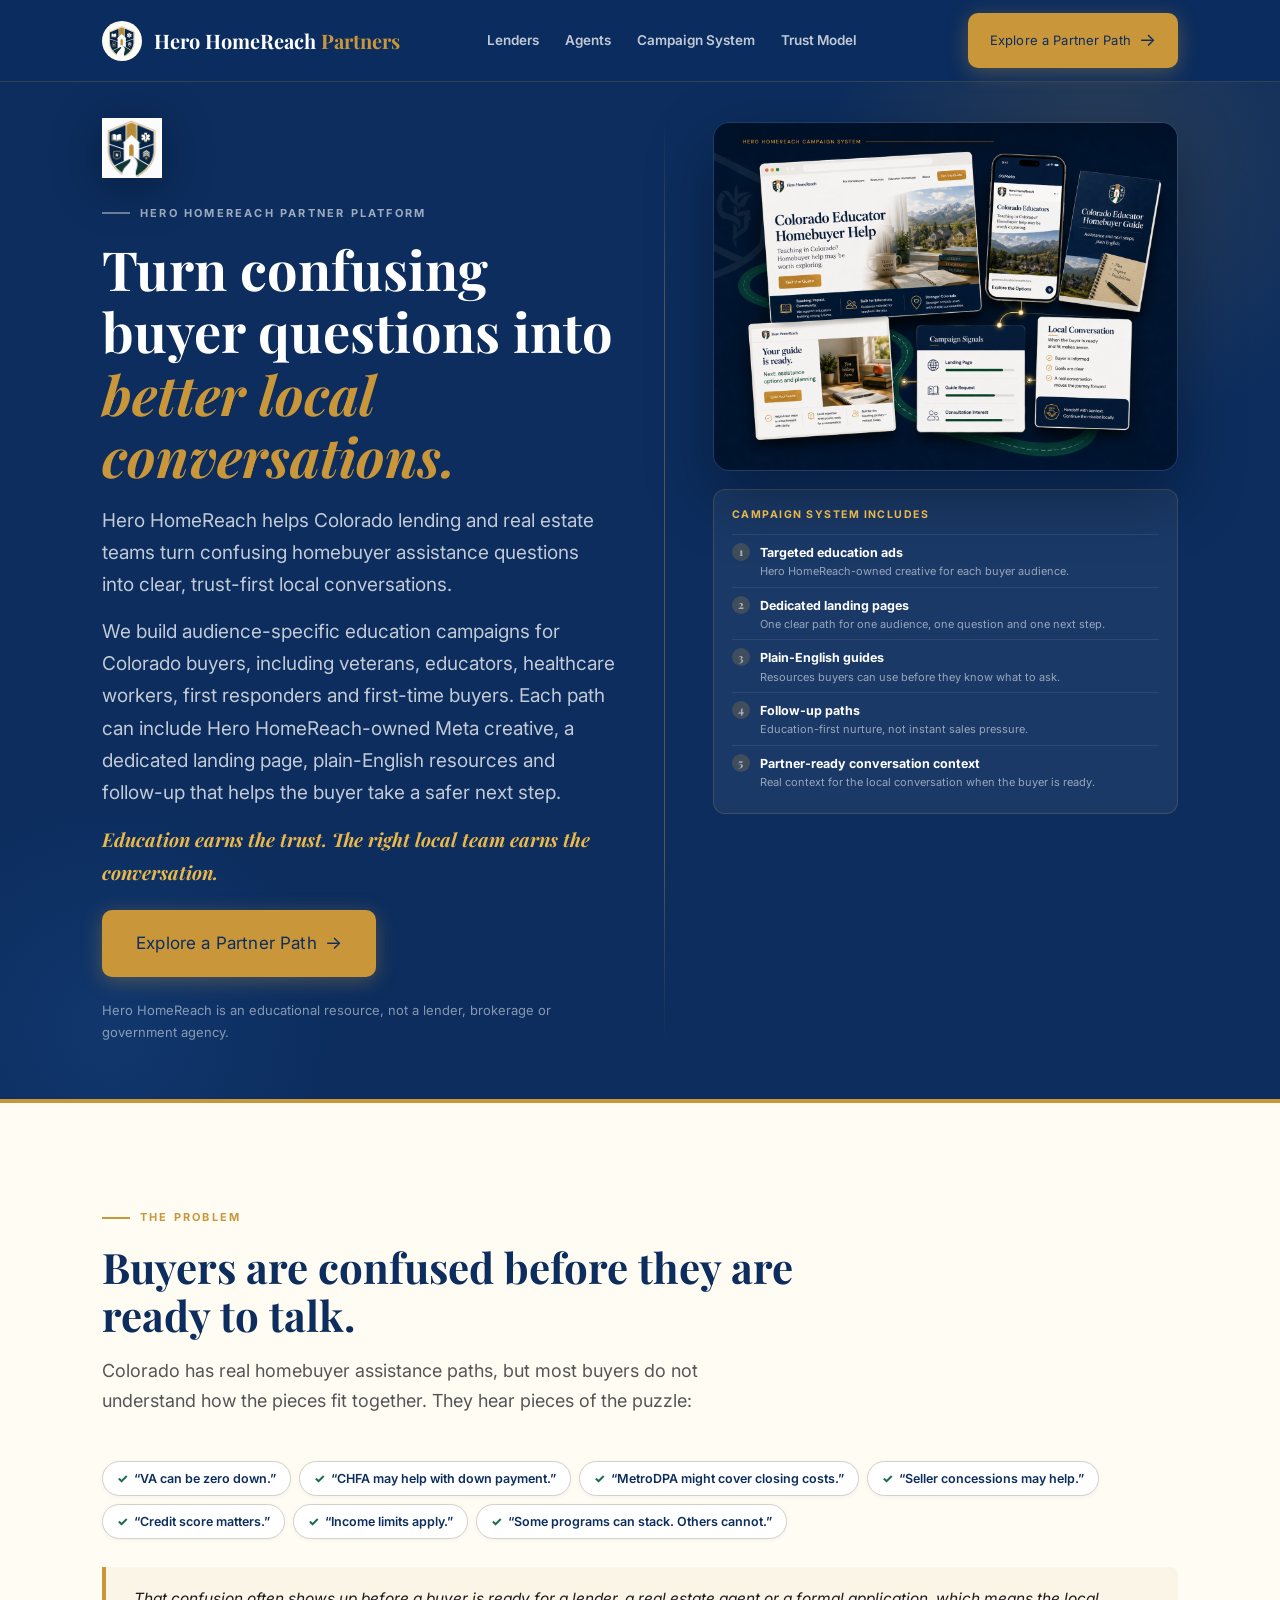
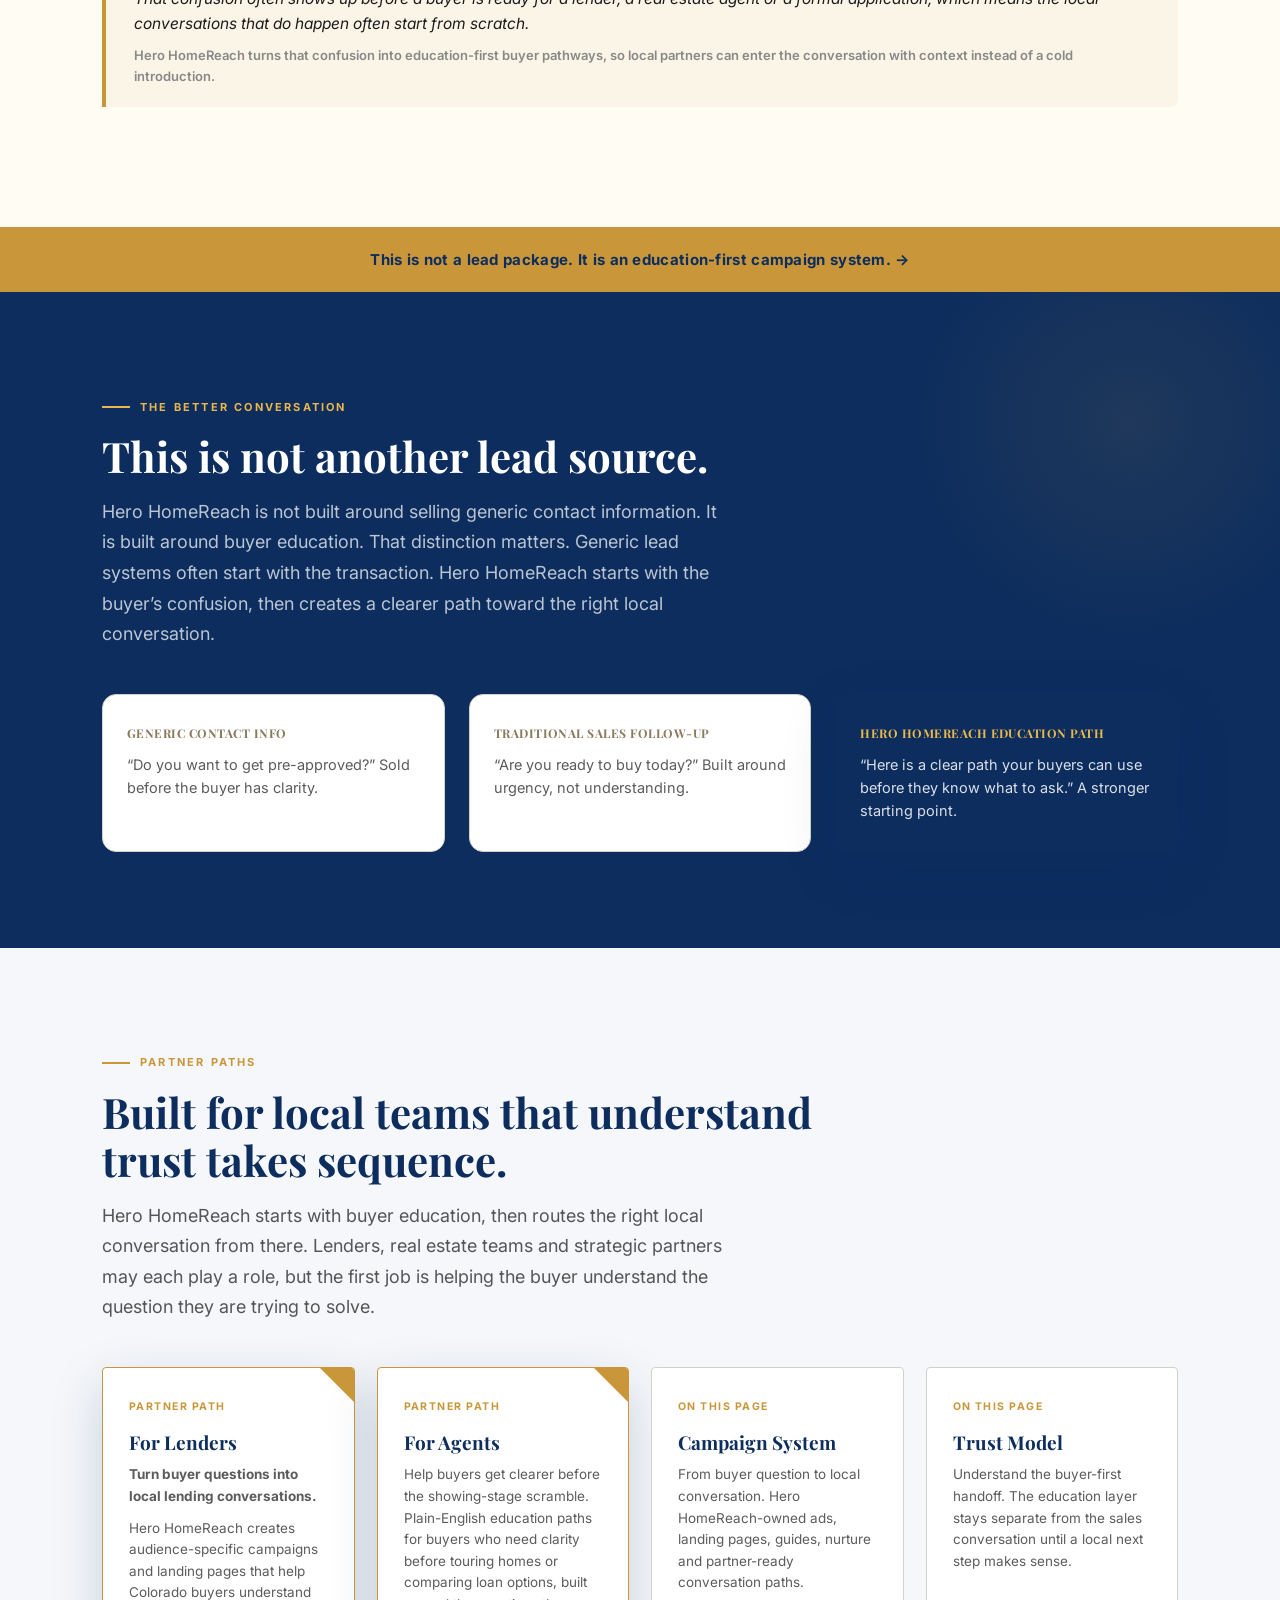
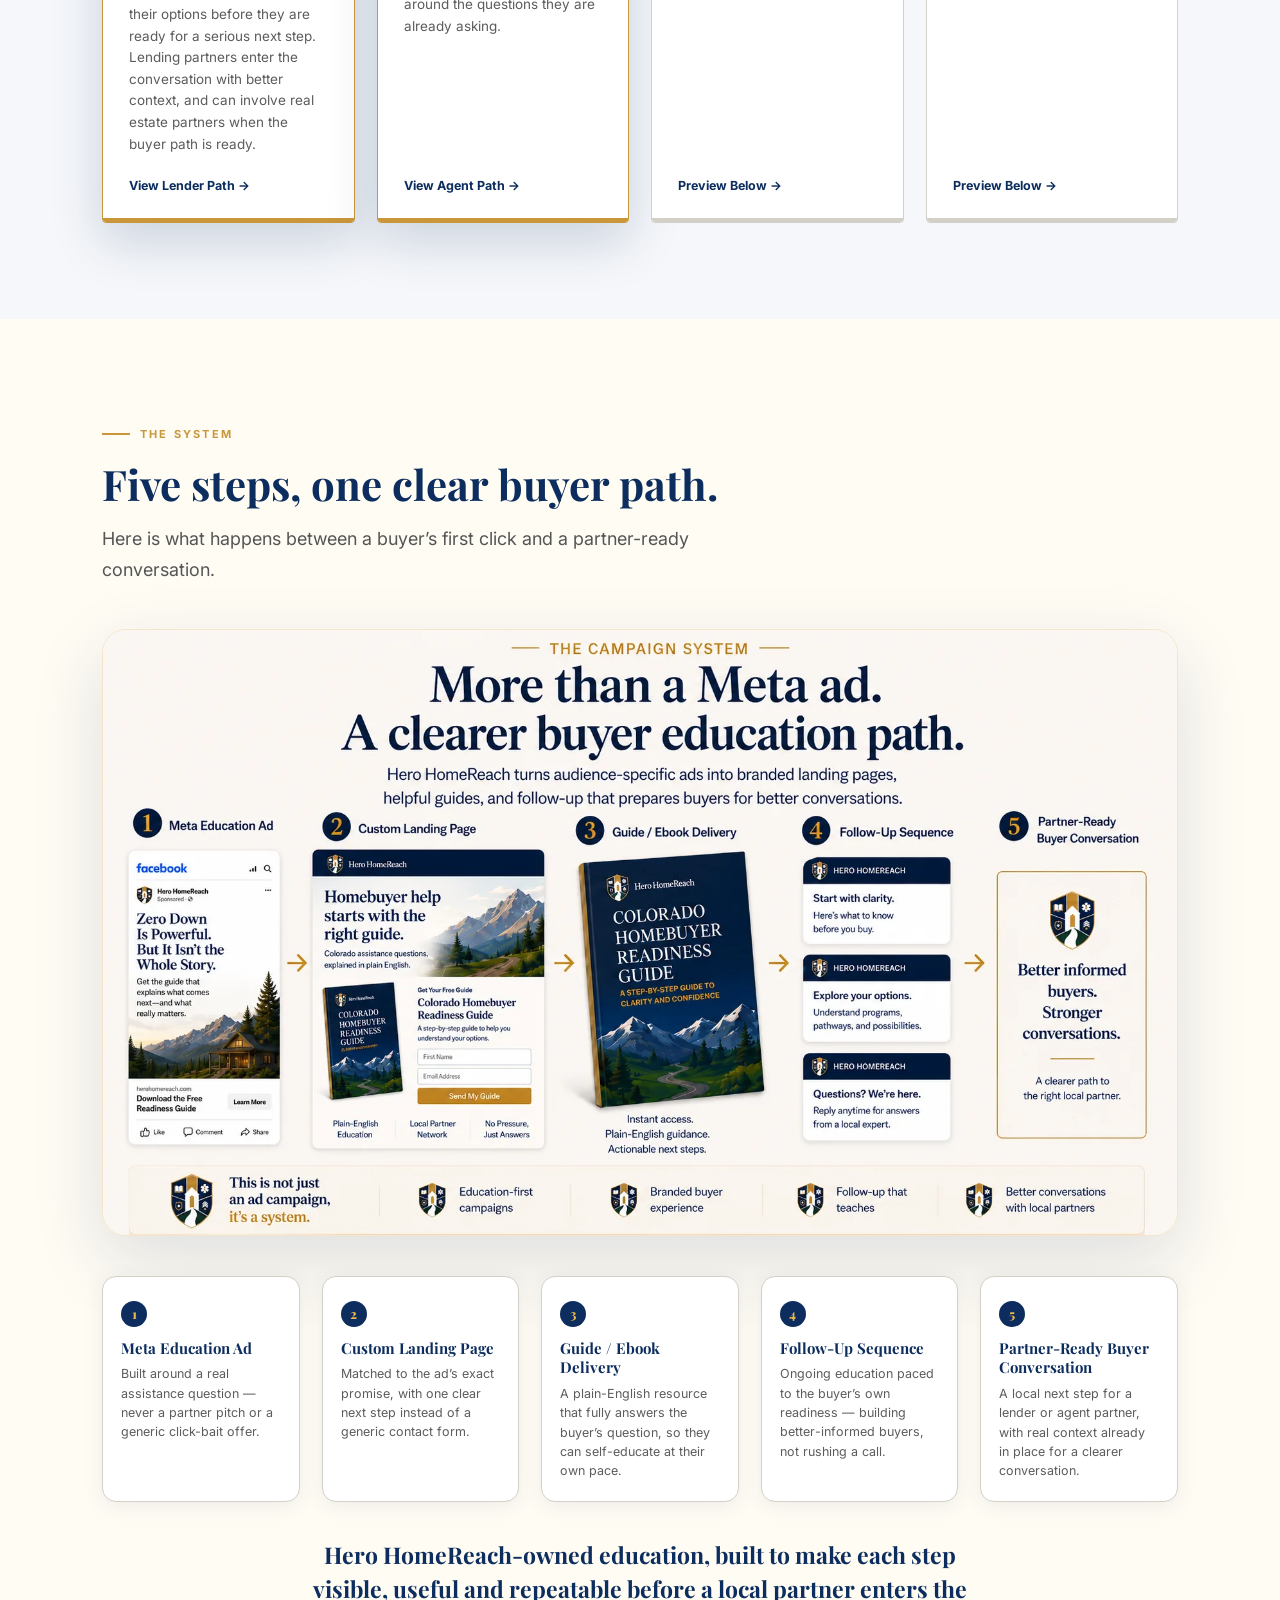
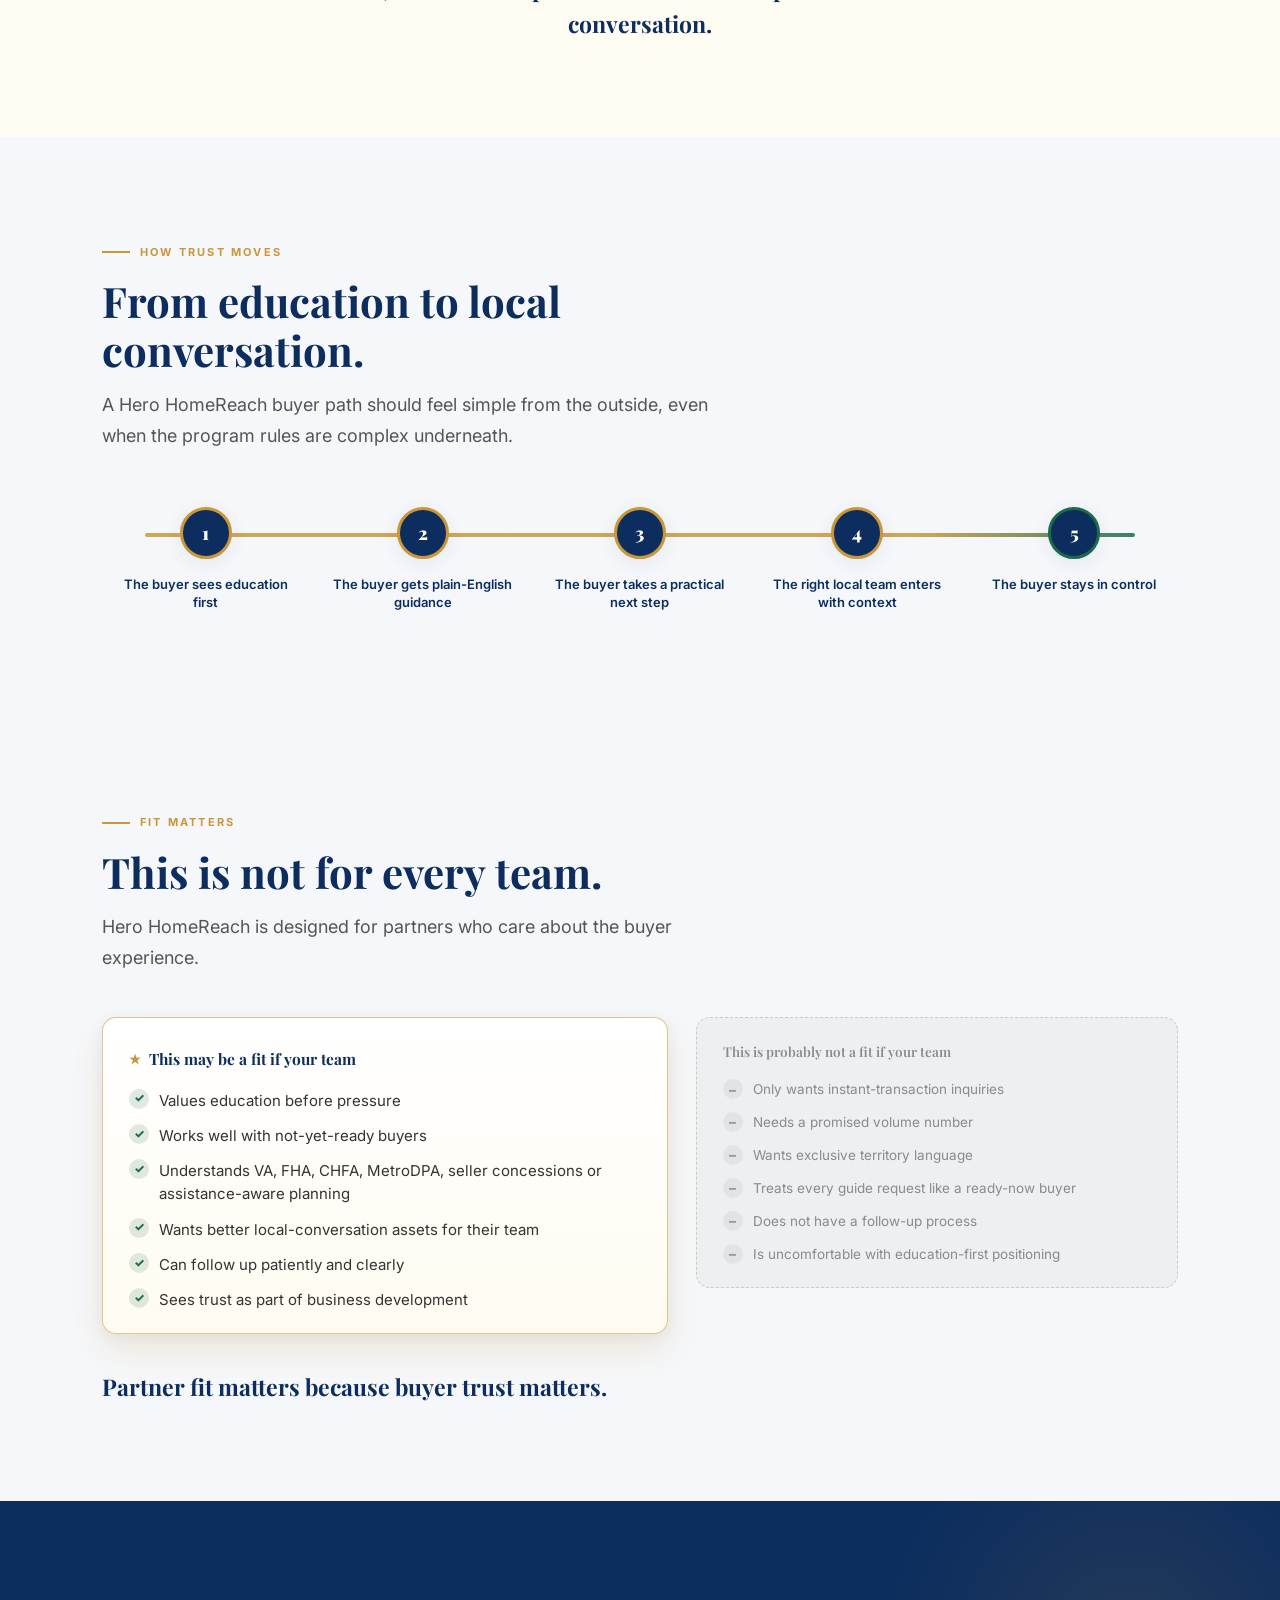
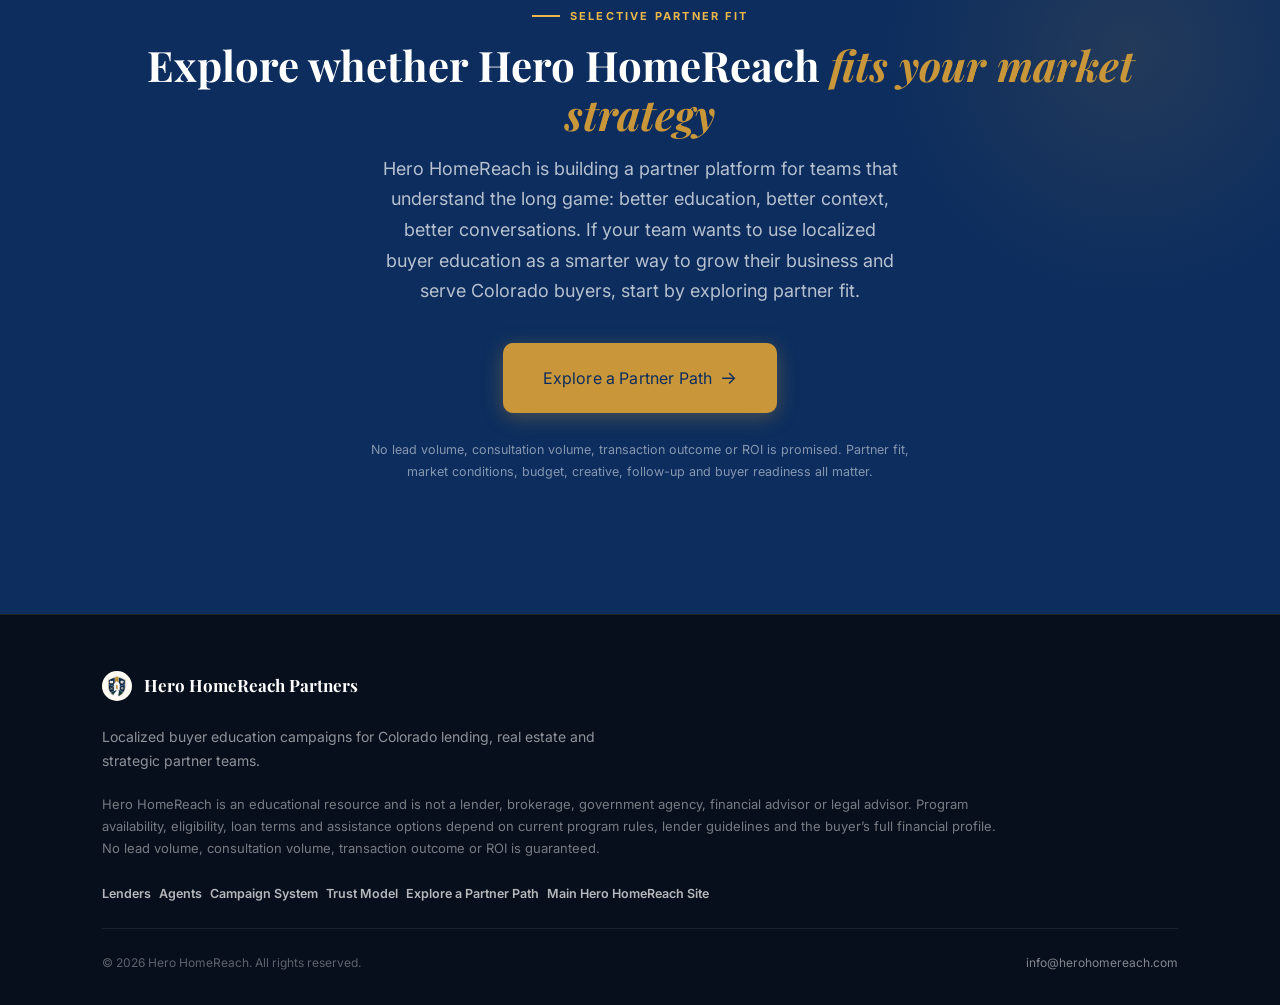
==== index.html @ af2c7213 "Update index.html" ====
<!DOCTYPE html>
<html lang="en">
<head>
<meta charset="UTF-8" />
<meta name="viewport" content="width=device-width, initial-scale=1.0" />
<title>Hero HomeReach Partners | Colorado Buyer Education Campaign System</title>
<meta name="description" content="Hero HomeReach helps the right Colorado lending and real estate teams turn buyer education into better local market conversations." />
<link rel="icon" href="herohomereach_logo_web_logo_512px.png" />
<link rel="preconnect" href="https://fonts.googleapis.com">
<link rel="preconnect" href="https://fonts.gstatic.com" crossorigin>
<link href="https://fonts.googleapis.com/css2?family=Inter:wght@400;500;600;700&family=Playfair+Display:ital,wght@0,700;0,800;0,900;1,700&display=swap" rel="stylesheet">
<link rel="stylesheet" href="assets/css/style.css" />
</head>
<body>

<!-- ════════════ NAV ════════════ -->
<nav id="nav">
  <div class="nav-inner">
    <a href="/" class="nav-logo">
      <img src="herohomereach_logo_web_logo_512px.png" alt="Hero HomeReach shield">
      <div class="nav-wordmark">Hero HomeReach <span>Partners</span></div>
    </a>
    <div class="nav-links" id="navLinks">
      <a href="/lenders/">Lenders</a>
      <a href="/agents/">Agents</a>
      <a href="#campaign-system">Campaign System</a>
      <a href="#how-trust-moves">Trust Model</a>
      <button type="button" class="btn btn-gold btn-arrow nav-mobile-cta" data-open-partner-modal>Explore a Partner Path</button>
    </div>
    <div class="nav-cta"><button type="button" class="btn btn-gold btn-sm btn-arrow" data-open-partner-modal>Explore a Partner Path</button></div>
    <button type="button" class="nav-hamburger" id="navHamburger" aria-label="Open menu" aria-expanded="false" aria-controls="navLinks"><span></span><span></span><span></span></button>
  </div>
</nav>

<!-- ═══════════════════════════════════════
     1. HERO — split with campaign-system board
════════════════════════════════════════ -->
<section id="page-hero">
  <div class="container">
    <div class="home-hero-grid">
      <div class="home-hero-content page-hero-inner">
        <img class="hero-mark" src="herohomereach_logo_web_logo_512px.png" alt="Hero HomeReach shield">
        <div class="eyebrow white">Hero HomeReach Partner Platform</div>
        <h1>Turn confusing buyer questions into <span>better local conversations.</span></h1>
        <p class="lede white">
          Hero HomeReach helps Colorado lending and real estate teams turn confusing homebuyer assistance
          questions into clear, trust-first local conversations.
        </p>
        <p class="lede white">
          We build audience-specific education campaigns for Colorado buyers, including veterans, educators,
          healthcare workers, first responders and first-time buyers. Each path can include Hero HomeReach-owned
          Meta creative, a dedicated landing page, plain-English resources and follow-up that helps the buyer
          take a safer next step.
        </p>
        <p class="hero-bold-line">Education earns the trust. The right local team earns the conversation.</p>
        <div class="hero-ctas">
          <button type="button" class="btn btn-gold btn-arrow" data-open-partner-modal>Explore a Partner Path</button>
        </div>
        <div class="hero-trust">Hero HomeReach is an educational resource, not a lender, brokerage or government agency.</div>
      </div>

      <div class="v-divider"></div>

      <!-- Replaced temporary CSS mockup cluster with real campaign launch board graphic -->
      <div class="fade-up delay-1 hero-visual-col">
        <div class="hero-visual">
          <img
            class="hero-visual__img"
            src="/campaign-launch-board-va.webp"
            alt="Hero HomeReach campaign launch board showing veteran and military campaign assets, landing page, guide, nurture email and partner-ready education workflow."
            width="1448" height="1086" loading="eager" />
        </div>
        <div class="hero-system-panel">
          <div class="hero-system-panel__label">Campaign System Includes</div>
          <div class="hero-system-panel__item">
            <span class="hero-system-panel__num">1</span>
            <div><strong>Targeted education ads</strong><span>Hero HomeReach-owned creative for each buyer audience.</span></div>
          </div>
          <div class="hero-system-panel__item">
            <span class="hero-system-panel__num">2</span>
            <div><strong>Dedicated landing pages</strong><span>One clear path for one audience, one question and one next step.</span></div>
          </div>
          <div class="hero-system-panel__item">
            <span class="hero-system-panel__num">3</span>
            <div><strong>Plain-English guides</strong><span>Resources buyers can use before they know what to ask.</span></div>
          </div>
          <div class="hero-system-panel__item">
            <span class="hero-system-panel__num">4</span>
            <div><strong>Follow-up paths</strong><span>Education-first nurture, not instant sales pressure.</span></div>
          </div>
          <div class="hero-system-panel__item">
            <span class="hero-system-panel__num">5</span>
            <div><strong>Partner-ready conversation context</strong><span>Real context for the local conversation when the buyer is ready.</span></div>
          </div>
        </div>
      </div>
    </div>
  </div>
</section>

<!-- ═══════════════════════════════════════
     2. WHY THIS EXISTS
════════════════════════════════════════ -->
<section class="section bg-cream">
  <div class="container">
    <div class="section-intro fade-up">
      <div class="eyebrow">The Problem</div>
      <h2>Buyers are confused before they are ready to talk.</h2>
      <p class="lede">Colorado has real homebuyer assistance paths, but most buyers do not understand how the pieces fit together. They hear pieces of the puzzle:</p>
    </div>
    <div class="pill-row fade-up delay-1" style="margin-bottom:28px;">
      <span class="pill">&ldquo;VA can be zero down.&rdquo;</span>
      <span class="pill">&ldquo;CHFA may help with down payment.&rdquo;</span>
      <span class="pill">&ldquo;MetroDPA might cover closing costs.&rdquo;</span>
      <span class="pill">&ldquo;Seller concessions may help.&rdquo;</span>
      <span class="pill">&ldquo;Credit score matters.&rdquo;</span>
      <span class="pill">&ldquo;Income limits apply.&rdquo;</span>
      <span class="pill">&ldquo;Some programs can stack. Others cannot.&rdquo;</span>
    </div>
    <div class="common-q fade-up">
      That confusion often shows up before a buyer is ready for a lender, a real estate agent or a formal application, which means the local conversations that do happen often start from scratch.
      <div class="cq-sub">Hero HomeReach turns that confusion into education-first buyer pathways, so local partners can enter the conversation with context instead of a cold introduction.</div>
    </div>
  </div>
</section>

<div class="divider-banner"><div class="container"><p>This is not a lead package. It is an education-first campaign system. &rarr;</p></div></div>

<!-- ═══════════════════════════════════════
     3. THE BETTER CONVERSATION
════════════════════════════════════════ -->
<section class="section bg-navy" id="the-difference">
  <div class="container" style="position:relative; z-index:2;">
    <div class="section-intro fade-up">
      <div class="eyebrow on-navy">The Better Conversation</div>
      <h2 class="on-navy-text">This is not another lead source.</h2>
      <p class="lede white">Hero HomeReach is not built around selling generic contact information. It is built around buyer education. That distinction matters. Generic lead systems often start with the transaction. Hero HomeReach starts with the buyer&rsquo;s confusion, then creates a clearer path toward the right local conversation.</p>
    </div>
    <div class="comparison-3 fade-up delay-1">
      <div class="comparison-3__card">
        <div class="comparison-3__label">Generic Contact Info</div>
        <p>&ldquo;Do you want to get pre-approved?&rdquo; Sold before the buyer has clarity.</p>
      </div>
      <div class="comparison-3__card">
        <div class="comparison-3__label">Traditional Sales Follow-Up</div>
        <p>&ldquo;Are you ready to buy today?&rdquo; Built around urgency, not understanding.</p>
      </div>
      <div class="comparison-3__card comparison-3__card--highlight">
        <div class="comparison-3__label">Hero HomeReach Education Path</div>
        <p>&ldquo;Here is a clear path your buyers can use before they know what to ask.&rdquo; A stronger starting point.</p>
      </div>
    </div>
  </div>
</section>

<!-- ═══════════════════════════════════════
     4. PARTNER PATHS
════════════════════════════════════════ -->
<section class="section bg-white">
  <div class="container">
    <div class="section-intro fade-up">
      <div class="eyebrow">Partner Paths</div>
      <h2>Built for local teams that understand trust takes sequence.</h2>
      <p class="lede">Hero HomeReach starts with buyer education, then routes the right local conversation from there. Lenders, real estate teams and strategic partners may each play a role, but the first job is helping the buyer understand the question they are trying to solve.</p>
    </div>
    <div class="tiles-grid fade-up delay-1">
      <div class="tile tile--active corner-accent">
        <div class="tile-label">Partner Path</div>
        <h3>For Lenders</h3>
        <p class="tile-headline">Turn buyer questions into local lending conversations.</p>
        <p>Hero HomeReach creates audience-specific campaigns and landing pages that help Colorado buyers understand their options before they are ready for a serious next step. Lending partners enter the conversation with better context, and can involve real estate partners when the buyer path is ready.</p>
        <a class="tile-cta" href="/lenders/">View Lender Path &rarr;</a>
      </div>
      <div class="tile tile--active corner-accent">
        <div class="tile-label">Partner Path</div>
        <h3>For Agents</h3>
        <p>Help buyers get clearer before the showing-stage scramble. Plain-English education paths for buyers who need clarity before touring homes or comparing loan options, built around the questions they are already asking.</p>
        <a class="tile-cta" href="/agents/">View Agent Path &rarr;</a>
      </div>
      <div class="tile">
        <div class="tile-label">On This Page</div>
        <h3>Campaign System</h3>
        <p>From buyer question to local conversation. Hero HomeReach-owned ads, landing pages, guides, nurture and partner-ready conversation paths.</p>
        <a class="tile-cta" href="#campaign-system">Preview Below &rarr;</a>
      </div>
      <div class="tile">
        <div class="tile-label">On This Page</div>
        <h3>Trust Model</h3>
        <p>Understand the buyer-first handoff. The education layer stays separate from the sales conversation until a local next step makes sense.</p>
        <a class="tile-cta" href="#how-trust-moves">Preview Below &rarr;</a>
      </div>
    </div>
  </div>
</section>

<!-- ═══════════════════════════════════════
     5. CAMPAIGN SYSTEM PREVIEW
════════════════════════════════════════ -->
<section class="section bg-cream" id="campaign-system">
  <div class="container">
    <div class="section-intro fade-up">
      <div class="eyebrow">The System</div>
      <h2>Five steps, one clear buyer path.</h2>
      <p class="lede">Here is what happens between a buyer&rsquo;s first click and a partner-ready conversation.</p>
    </div>
    <figure class="campaign-system-board fade-up delay-1">
      <img
        src="/campaign-system-board.webp"
        alt="Hero HomeReach campaign system showing Meta education ad, custom landing page, guide delivery, follow-up sequence, and partner-ready buyer conversation"
        loading="lazy"
        width="1672"
        height="941">
    </figure>
    <div class="system-steps fade-up delay-2">
      <div class="system-step">
        <div class="system-step__num">1</div>
        <h3>Meta Education Ad</h3>
        <p>Built around a real assistance question &mdash; never a partner pitch or a generic click-bait offer.</p>
      </div>
      <div class="system-step">
        <div class="system-step__num">2</div>
        <h3>Custom Landing Page</h3>
        <p>Matched to the ad&rsquo;s exact promise, with one clear next step instead of a generic contact form.</p>
      </div>
      <div class="system-step">
        <div class="system-step__num">3</div>
        <h3>Guide / Ebook Delivery</h3>
        <p>A plain-English resource that fully answers the buyer&rsquo;s question, so they can self-educate at their own pace.</p>
      </div>
      <div class="system-step">
        <div class="system-step__num">4</div>
        <h3>Follow-Up Sequence</h3>
        <p>Ongoing education paced to the buyer&rsquo;s own readiness &mdash; building better-informed buyers, not rushing a call.</p>
      </div>
      <div class="system-step">
        <div class="system-step__num">5</div>
        <h3>Partner-Ready Buyer Conversation</h3>
        <p>A local next step for a lender or agent partner, with real context already in place for a clearer conversation.</p>
      </div>
    </div>
    <p class="emphasis-line fade-up" style="margin-top:36px; text-align:center; max-width:700px; margin-left:auto; margin-right:auto;">Hero HomeReach-owned education, built to make each step visible, useful and repeatable before a local partner enters the conversation.</p>
  </div>
</section>

<!-- ═══════════════════════════════════════
     6. HOW TRUST MOVES
════════════════════════════════════════ -->
<section class="section bg-white" id="how-trust-moves">
  <div class="container">
    <div class="section-intro fade-up">
      <div class="eyebrow">How Trust Moves</div>
      <h2>From education to local conversation.</h2>
      <p class="lede">A Hero HomeReach buyer path should feel simple from the outside, even when the program rules are complex underneath.</p>
    </div>
    <div class="ribbon-track fade-up delay-1">
      <div class="ribbon-line"></div>
      <div class="ribbon-steps">
        <div class="ribbon-step"><div class="ribbon-marker">1</div><p>The buyer sees education first</p></div>
        <div class="ribbon-step"><div class="ribbon-marker">2</div><p>The buyer gets plain-English guidance</p></div>
        <div class="ribbon-step"><div class="ribbon-marker">3</div><p>The buyer takes a practical next step</p></div>
        <div class="ribbon-step"><div class="ribbon-marker">4</div><p>The right local team enters with context</p></div>
        <div class="ribbon-step"><div class="ribbon-marker">5</div><p>The buyer stays in control</p></div>
      </div>
    </div>
  </div>
</section>

<!-- ==========================================================
     COMMENTED OUT 2026-07-08 per Trent: the What Partners Can
     Use section (divider banner plus navy concept preview
     cards for Veterans and Military, Educators, Healthcare and
     First Responders) now reads as redundant and out of place
     directly below the new campaign system board image and
     five step section. Disabled, not deleted, in case this
     content gets reused or repurposed later.
     Inner HTML comment delimiters inside this block were
     swapped for the placeholder tokens [[INNER_COMMENT_OPEN]]
     and [[INNER_COMMENT_CLOSE]] so this outer wrapper comment
     does not close early. To restore this section, delete this
     whole commented block (from this line through the END
     marker at the bottom) and re-add the section fresh, or ask
     Claude to swap those two placeholder tokens back to their
     original HTML comment delimiters and un-wrap it.
   ==========================================================

<div class="divider-banner"><div class="container"><p>Better assets create better market conversations. Here is what that looks like. &darr;</p></div></div>

[[INNER_COMMENT_OPEN]] ═══════════════════════════════════════
     7. WHAT PARTNERS CAN USE
════════════════════════════════════════ [[INNER_COMMENT_CLOSE]]
<section class="section bg-navy">
  <div class="container" style="position:relative; z-index:2;">
    <div class="section-intro fade-up">
      <div class="eyebrow on-navy">What Partners Can Use</div>
      <h2 class="on-navy-text">Better assets create better market conversations.</h2>
      <p class="lede white">A lender or real estate team should be able to point to a Hero HomeReach campaign and say: &ldquo;Here is something useful for the buyers your agents are already trying to help.&rdquo;</p>
    </div>
    <div class="concepts-grid fade-up delay-1">
      <div class="concept-card">
        <div class="concept-card__label"><span>Veterans &amp; Military</span><span>Concept Preview</span></div>
        <div class="concept-card__media">
          [[INNER_COMMENT_OPEN]] CSS mockup placeholder. Replace with:
               <img src="/assets/img/concepts/va-meta-ad.webp" alt="..."> [[INNER_COMMENT_CLOSE]]
          <div class="mockup-phone"><div class="mockup-phone-screen">
            <div class="mp-avatar-row"><div class="mp-avatar"></div><div class="mp-name">Hero HomeReach</div></div>
            <div class="mp-headline">Zero down is powerful. Build the rest of the plan.</div>
            <div class="mp-body">Cash needed, seller credits, funding fee basics and Colorado assistance considerations.</div>
            <div class="mp-cta">Get the Guide</div>
          </div></div>
        </div>
        <div class="concept-card__footer"><div class="concept-card__headline">Zero down is powerful. Build the rest of the plan.</div></div>
        <div class="concept-card__caption">A VA-focused education path covering cash needed, seller credits, funding fee basics, credit overlays, residual income and Colorado assistance considerations.</div>
      </div>
      <div class="concept-card">
        <div class="concept-card__label"><span>Educators</span><span>Concept Preview</span></div>
        <div class="concept-card__media">
          [[INNER_COMMENT_OPEN]] CSS mockup placeholder. Replace with:
               <img src="/assets/img/concepts/teacher-meta-ad.webp" alt="..."> [[INNER_COMMENT_CLOSE]]
          <div class="mockup-phone"><div class="mockup-phone-screen">
            <div class="mp-avatar-row"><div class="mp-avatar"></div><div class="mp-name">Hero HomeReach</div></div>
            <div class="mp-headline">Teaching in Colorado? Homebuyer help may be worth exploring.</div>
            <div class="mp-body">Statewide programs, local assistance and CHFA planning for public-service buyers.</div>
            <div class="mp-cta">Get the Guide</div>
          </div></div>
        </div>
        <div class="concept-card__footer"><div class="concept-card__headline">Teaching in Colorado? Homebuyer help may be worth exploring.</div></div>
        <div class="concept-card__caption">A teacher-focused education path explaining statewide programs, local assistance, CHFA planning and public-service buyer questions.</div>
      </div>
      <div class="concept-card">
        <div class="concept-card__label"><span>Healthcare &amp; First Responders</span><span>Concept Preview</span></div>
        <div class="concept-card__media">
          [[INNER_COMMENT_OPEN]] CSS mockup placeholder. Replace with:
               <img src="/assets/img/concepts/healthcare-first-responder-meta-ad.webp" alt="..."> [[INNER_COMMENT_CLOSE]]
          <div class="mockup-phone"><div class="mockup-phone-screen">
            <div class="mp-avatar-row"><div class="mp-avatar"></div><div class="mp-name">Hero HomeReach</div></div>
            <div class="mp-headline">Serving Colorado communities? Start with the assistance map.</div>
            <div class="mp-body">A plain-English path for nurses, EMTs, firefighters and police officers.</div>
            <div class="mp-cta">Get the Guide</div>
          </div></div>
        </div>
        <div class="concept-card__footer"><div class="concept-card__headline">Serving Colorado communities? Start with the assistance map.</div></div>
        <div class="concept-card__caption">A plain-English path for nurses, EMTs, firefighters, police officers and healthcare workers who need to understand assistance options before they assume buying is out of reach.</div>
      </div>
    </div>
    <p class="fade-up" style="margin-top:24px; font-size:12.5px; color:rgba(255,255,255,0.5); max-width:700px;">Examples are shown for format and positioning. Campaigns may vary by audience, market, partner category and campaign goals.</p>
  </div>
</section>

END: What Partners Can Use, commented out 2026-07-08
-->

<!-- ═══════════════════════════════════════
     8. PARTNER FIT
════════════════════════════════════════ -->
<section class="section bg-white" id="partner-fit">
  <div class="container">
    <div class="section-intro fade-up">
      <div class="eyebrow">Fit Matters</div>
      <h2>This is not for every team.</h2>
      <p class="lede">Hero HomeReach is designed for partners who care about the buyer experience.</p>
    </div>
    <div class="fit-columns fade-up delay-1">
      <div class="fit-column">
        <div class="fit-column-label">This may be a fit if your team</div>
        <ul class="fit-list fit-list--yes">
          <li>Values education before pressure</li>
          <li>Works well with not-yet-ready buyers</li>
          <li>Understands VA, FHA, CHFA, MetroDPA, seller concessions or assistance-aware planning</li>
          <li>Wants better local-conversation assets for their team</li>
          <li>Can follow up patiently and clearly</li>
          <li>Sees trust as part of business development</li>
        </ul>
      </div>
      <div class="fit-column fit-column--no">
        <div class="fit-column-label">This is probably not a fit if your team</div>
        <ul class="fit-list fit-list--no">
          <li>Only wants instant-transaction inquiries</li>
          <li>Needs a promised volume number</li>
          <li>Wants exclusive territory language</li>
          <li>Treats every guide request like a ready-now buyer</li>
          <li>Does not have a follow-up process</li>
          <li>Is uncomfortable with education-first positioning</li>
        </ul>
      </div>
    </div>
    <p class="emphasis-line fade-up" style="margin-top:36px;">Partner fit matters because buyer trust matters.</p>
  </div>
</section>

<!-- ═══════════════════════════════════════
     9. FINAL CTA
════════════════════════════════════════ -->
<section id="final-cta">
  <div class="container">
    <div class="final-cta-inner fade-up">
      <div class="eyebrow on-navy" style="justify-content:center;">Selective Partner Fit</div>
      <h2>Explore whether Hero HomeReach <span>fits your market strategy</span></h2>
      <p>Hero HomeReach is building a partner platform for teams that understand the long game: better education, better context, better conversations. If your team wants to use localized buyer education as a smarter way to grow their business and serve Colorado buyers, start by exploring partner fit.</p>
      <button type="button" class="btn btn-gold btn-arrow" data-open-partner-modal style="font-size:16px; padding:18px 38px;">Explore a Partner Path</button>
      <p style="margin-top:26px; font-size:12.5px; color:rgba(255,255,255,0.5); max-width:560px; margin-left:auto; margin-right:auto;">No lead volume, consultation volume, transaction outcome or ROI is promised. Partner fit, market conditions, budget, creative, follow-up and buyer readiness all matter.</p>
    </div>
  </div>
</section>

<!-- ════════════ FOOTER ════════════ -->
<footer id="footer">
  <div class="container">
    <div class="footer-top">
      <img src="herohomereach_logo_web_logo_512px.png" alt="Hero HomeReach shield">
      <span>Hero HomeReach Partners</span>
    </div>
    <p style="font-size:14px; color:rgba(255,255,255,0.55); max-width:520px; margin-bottom:20px;">Localized buyer education campaigns for Colorado lending, real estate and strategic partner teams.</p>
    <p class="footer-disclaimer">
      Hero HomeReach is an educational resource and is not a lender, brokerage, government agency,
      financial advisor or legal advisor. Program availability, eligibility, loan terms and assistance
      options depend on current program rules, lender guidelines and the buyer&rsquo;s full financial
      profile. No lead volume, consultation volume, transaction outcome or ROI is guaranteed.
    </p>
    <div class="pill-row" style="margin-bottom:24px;">
      <a href="/lenders/" style="color:rgba(255,255,255,0.7); font-size:12.5px; font-weight:600;">Lenders</a>
      <a href="/agents/" style="color:rgba(255,255,255,0.7); font-size:12.5px; font-weight:600;">Agents</a>
      <a href="#campaign-system" style="color:rgba(255,255,255,0.7); font-size:12.5px; font-weight:600;">Campaign System</a>
      <a href="#how-trust-moves" style="color:rgba(255,255,255,0.7); font-size:12.5px; font-weight:600;">Trust Model</a>
      <button type="button" data-open-partner-modal style="background:none; border:none; padding:0; font:inherit; cursor:pointer; color:rgba(255,255,255,0.7); font-size:12.5px; font-weight:600;">Explore a Partner Path</button>
      <a href="https://www.herohomereach.com" style="color:rgba(255,255,255,0.7); font-size:12.5px; font-weight:600;">Main Hero HomeReach Site</a>
    </div>
    <div class="footer-bottom">
      <span>&copy; 2026 Hero HomeReach. All rights reserved.</span>
      <a href="mailto:info@herohomereach.com">info@herohomereach.com</a>
    </div>
  </div>
</footer>

<!-- ═══════════════════════════════════════
     PARTNER REVIEW MODAL
     Ported from /lenders/ (round 5 origin), genericized for dual
     lender / real estate agent audience. 2026-07-10.
════════════════════════════════════════ -->
<div class="pm-overlay" id="pm-overlay" hidden>
  <div class="pm-modal" role="dialog" aria-modal="true" aria-labelledby="pm-title" id="pm-modal">
    <button type="button" class="pm-close" id="pm-close" aria-label="Close partner fit form">&times;</button>

    <div class="pm-modal__scroll">
      <div class="pm-modal__header">
        <div class="eyebrow">Selective By Design</div>
        <h2 id="pm-title">Explore a Partner Path</h2>
        <p class="pm-intro">Hero HomeReach is evaluating selected Colorado lender and real estate partners for education-first buyer campaigns. Share a few details and we&rsquo;ll review whether there may be a fit.</p>
      </div>

      <form id="pm-form" class="pm-form" novalidate>
        <div class="pm-field">
          <label class="pm-label" for="pm-full_name">Full Name <span class="pm-req">*</span></label>
          <input class="pm-input" type="text" id="pm-full_name" name="full_name" required autocomplete="name">
        </div>

        <div class="pm-field-row">
          <div class="pm-field">
            <label class="pm-label" for="pm-email">Email Address <span class="pm-req">*</span></label>
            <input class="pm-input" type="email" id="pm-email" name="email" required autocomplete="email">
          </div>
          <div class="pm-field">
            <label class="pm-label" for="pm-phone">Phone Number <span class="pm-req">*</span></label>
            <input class="pm-input" type="tel" id="pm-phone" name="phone" required autocomplete="tel">
          </div>
        </div>

        <div class="pm-field-row">
          <div class="pm-field">
            <label class="pm-label" for="pm-company">Company / Team <span class="pm-req">*</span></label>
            <input class="pm-input" type="text" id="pm-company" name="company" required autocomplete="organization">
          </div>
          <div class="pm-field">
            <label class="pm-label" for="pm-market">Primary Colorado Market <span class="pm-req">*</span></label>
            <input class="pm-input" type="text" id="pm-market" name="market" required placeholder="Denver Metro, Colorado Springs, Northern Colorado, statewide">
          </div>
        </div>

        <div class="pm-field">
          <label class="pm-label" for="pm-role">Your Role <span class="pm-req">*</span></label>
          <select class="pm-input pm-select" id="pm-role" name="role" required>
            <option value="" disabled selected>Select one&hellip;</option>
            <option value="Loan officer">Loan officer</option>
            <option value="Producing branch manager">Producing branch manager</option>
            <option value="Mortgage broker">Mortgage broker</option>
            <option value="Credit union / bank lender">Credit union / bank lender</option>
            <option value="Lending team leader">Lending team leader</option>
            <option value="Real estate agent">Real estate agent</option>
            <option value="Team lead / broker-owner">Team lead / broker-owner</option>
            <option value="Other">Other</option>
          </select>
        </div>

        <div class="pm-field">
          <div class="pm-label">Hero audiences you are most interested in <span class="pm-optional">(optional)</span></div>
          <div class="pm-checkbox-group">
            <label class="pm-checkbox-item"><input type="checkbox" name="audiences" value="Veterans / military families"> Veterans / military families</label>
            <label class="pm-checkbox-item"><input type="checkbox" name="audiences" value="Educators"> Educators</label>
            <label class="pm-checkbox-item"><input type="checkbox" name="audiences" value="First responders"> First responders</label>
            <label class="pm-checkbox-item"><input type="checkbox" name="audiences" value="Healthcare workers"> Healthcare workers</label>
            <label class="pm-checkbox-item"><input type="checkbox" name="audiences" value="First-time buyers"> First-time buyers</label>
            <label class="pm-checkbox-item"><input type="checkbox" name="audiences" value="Public servants"> Public servants</label>
            <label class="pm-checkbox-item"><input type="checkbox" name="audiences" value="Not sure yet"> Not sure yet</label>
          </div>
        </div>

        <div class="pm-field">
          <label class="pm-label" for="pm-assistance_familiarity">Familiarity with Colorado assistance programs <span class="pm-optional">(optional)</span></label>
          <select class="pm-input pm-select" id="pm-assistance_familiarity" name="assistance_familiarity">
            <option value="" selected>Select one&hellip;</option>
            <option value="Very familiar">Very familiar</option>
            <option value="Somewhat familiar">Somewhat familiar</option>
            <option value="Learning, but interested">Learning, but interested</option>
            <option value="Not yet">Not yet</option>
          </select>
        </div>

        <div class="pm-field">
          <label class="pm-label" for="pm-partnership_interest">What makes this partnership interesting to you? <span class="pm-optional">(optional)</span></label>
          <textarea class="pm-input pm-textarea" id="pm-partnership_interest" name="partnership_interest" rows="3"></textarea>
        </div>

        <button type="submit" class="btn btn-gold btn-arrow pm-submit" id="pm-submit">Submit Partner Fit Request</button>
        <p class="pm-microcopy">This is a fit-based review, not an open signup. Hero HomeReach is an education platform, not a lender, brokerage or lead marketplace.</p>
      </form>

      <div class="pm-success" id="pm-success" hidden>
        <div class="pm-success__icon">&#10003;</div>
        <p class="pm-success__text">Thanks. Your partner fit request has been received. Hero HomeReach will review your information and follow up if there appears to be a potential fit.</p>
      </div>
    </div>
  </div>
</div>

<script>
var nav = document.getElementById('nav');
window.addEventListener('scroll', function () {
  nav.classList.toggle('scrolled', window.scrollY > 40);
}, { passive: true });
var fadeEls = document.querySelectorAll('.fade-up');
var observer = new IntersectionObserver(function (entries) {
  entries.forEach(function (entry) {
    if (entry.isIntersecting) { entry.target.classList.add('visible'); observer.unobserve(entry.target); }
  });
}, { threshold: 0.1 });
fadeEls.forEach(function (el) { observer.observe(el); });

var navHamburger = document.getElementById('navHamburger');
var navLinksPanel = document.getElementById('navLinks');
function closeMobileNav() {
  navHamburger.classList.remove('open');
  navLinksPanel.classList.remove('open');
  navHamburger.setAttribute('aria-expanded', 'false');
}
function toggleMobileNav() {
  var isOpen = navLinksPanel.classList.toggle('open');
  navHamburger.classList.toggle('open', isOpen);
  navHamburger.setAttribute('aria-expanded', String(isOpen));
}
navHamburger.addEventListener('click', toggleMobileNav);
navLinksPanel.querySelectorAll('a, button').forEach(function (el) {
  el.addEventListener('click', closeMobileNav);
});
document.addEventListener('click', function (e) {
  if (navLinksPanel.classList.contains('open') && !navLinksPanel.contains(e.target) && e.target !== navHamburger && !navHamburger.contains(e.target)) {
    closeMobileNav();
  }
});
window.addEventListener('resize', function () {
  if (window.innerWidth > 860) { closeMobileNav(); }
});
</script>

<!-- ═══════════════════════════════════════
     PARTNER REVIEW MODAL — behavior
     Ported from /lenders/. Vanilla JS, no dependencies.
════════════════════════════════════════ -->
<script>
(function () {
  var overlay = document.getElementById('pm-overlay');
  var modal = document.getElementById('pm-modal');
  var closeBtn = document.getElementById('pm-close');
  var form = document.getElementById('pm-form');
  var successEl = document.getElementById('pm-success');
  var submitBtn = document.getElementById('pm-submit');
  var openTriggers = document.querySelectorAll('[data-open-partner-modal]');
  var lastFocusedEl = null;

  function openModal() {
    lastFocusedEl = document.activeElement;
    overlay.hidden = false;
    document.body.style.overflow = 'hidden';
    // Reset to form view every time the modal is (re)opened.
    form.hidden = false;
    successEl.hidden = true;
    var firstField = document.getElementById('pm-full_name');
    if (firstField) { firstField.focus(); }
    document.addEventListener('keydown', onKeydown);
  }

  function closeModal() {
    overlay.hidden = true;
    document.body.style.overflow = '';
    document.removeEventListener('keydown', onKeydown);
    if (lastFocusedEl && typeof lastFocusedEl.focus === 'function') {
      lastFocusedEl.focus();
    }
  }

  function onKeydown(e) {
    if (e.key === 'Escape') { closeModal(); }
  }

  openTriggers.forEach(function (btn) {
    btn.addEventListener('click', openModal);
  });

  closeBtn.addEventListener('click', closeModal);

  // Close when clicking the overlay itself, not the modal panel.
  overlay.addEventListener('click', function (e) {
    if (e.target === overlay) { closeModal(); }
  });

  form.addEventListener('submit', function (e) {
    e.preventDefault();

    var audiences = Array.prototype.slice
      .call(form.querySelectorAll('input[name="audiences"]:checked'))
      .map(function (el) { return el.value; });

    var data = {
      full_name: form.full_name.value.trim(),
      email: form.email.value.trim(),
      phone: form.phone.value.trim(),
      company: form.company.value.trim(),
      market: form.market.value.trim(),
      role: form.role.value,
      audiences: audiences,
      assistance_familiarity: form.assistance_familiarity.value,
      partnership_interest: form.partnership_interest.value.trim()
    };

    submitBtn.disabled = true;
    submitBtn.textContent = 'Submitting\u2026';

    submitPartnerReviewRequest(data)
      .then(function () {
        form.hidden = true;
        successEl.hidden = false;
        successEl.focus && successEl.setAttribute('tabindex', '-1');
        successEl.focus();
      })
      .catch(function (err) {
        console.error('Partner review submission failed:', err);
        submitBtn.disabled = false;
        submitBtn.textContent = 'Submit Partner Fit Request';
        alert('Something went wrong submitting the form. Please try again or email info@herohomereach.com directly.');
      });
  });

  /* ═══════════════════════════════════════════════════════════════
     Submits to /api/partner-review (Vercel serverless function,
     see api/partner-review.js in the repo root) which upserts the
     contact into MailerLite and adds them to the "Hero HomeReach
     Partner Reviews" group. Requires the MAILERLITE_API_KEY
     environment variable to be set in Vercel.
     ═══════════════════════════════════════════════════════════════ */
  function submitPartnerReviewRequest(data) {
    return fetch('/api/partner-review', {
      method: 'POST',
      headers: { 'Content-Type': 'application/json' },
      body: JSON.stringify(data)
    }).then(function (res) {
      if (!res.ok) { throw new Error('Partner review submission failed'); }
    });
  }
})();
</script>

</body>
</html>
---- assets/css/style.css ----
/* ============================================================
   HERO HOMEREACH PARTNERS — style.css
   Shared stylesheet for partners.herohomereach.com

   v4 (2026-07-07): Re-skinned to match the actual visual energy
   of the main site (main.css + who-we-serve.html) — glow-lit navy
   hero, alternating dark/light sections, pill tags, stat-grid
   callouts, divider banners, scroll fade-up motion — instead of
   a flat editorial/mockup-only treatment. Token values below are
   pulled directly from the live main.css for exact brand match.
   Real brand mark: /herohomereach_logo_web_logo_512px.png
   — never recreate it in CSS.
   ============================================================ */

/* ── Variables (matched to live main.css) ────────────────── */
:root {
  --navy: #0C2D5E;
  --mid-navy: #1A4A8A;
  --gold: #C9973A;
  --bright-gold: #EAB84A;
  --white: #F5F7FA;       /* "cool white" per brand board, used as a section bg */
  --near-black: #1C1C1E;
  --green: #1A6B4A;
  --warm-gray: #D3D1C7;
  --cream: #FFFCF4;
  --cream-alt: #F8F2ED;

  --font-head: 'Playfair Display', Georgia, serif;
  --font-body: 'Inter', system-ui, sans-serif;

  --max-w: 1140px;
  --nav-h: 82px;
  --radius: 10px;
  --transition: all 0.24s ease;

  --shadow-soft: 0 4px 20px rgba(12,45,94,0.08);
  --shadow-lift: 0 18px 52px rgba(12,45,94,0.18);
}

/* ── Reset ─────────────────────────────────────────────── */
*, *::before, *::after { box-sizing: border-box; margin: 0; padding: 0; }
html { scroll-behavior: smooth; }
body {
  font-family: var(--font-body);
  font-size: 17px;
  line-height: 1.7;
  color: var(--near-black);
  background: var(--cream);
  -webkit-font-smoothing: antialiased;
}
img { display: block; max-width: 100%; }
a { text-decoration: none; color: inherit; }
ul { list-style: none; }
h1, h2, h3, h4 { font-family: var(--font-head); font-weight: 700; color: var(--navy); line-height: 1.15; }
h1 { font-size: clamp(34px, 4.8vw, 54px); }
h2 { font-size: clamp(28px, 3.6vw, 42px); margin-bottom: 16px; }
p:last-child { margin-bottom: 0; }

.container { max-width: var(--max-w); margin: 0 auto; padding: 0 32px; }
.container--narrow { max-width: 780px; margin: 0 auto; padding: 0 32px; }
.section { padding: 96px 0; }
@media (max-width: 768px) { .container { padding: 0 20px; } .section { padding: 64px 0; } }

/* ── Section eyebrow ──────────────────────────────────── */
.eyebrow {
  display: inline-flex; align-items: center; gap: 10px;
  font-size: 11px; font-weight: 700; letter-spacing: 0.2em; text-transform: uppercase;
  color: var(--gold); margin-bottom: 16px;
}
.eyebrow::before { content: ''; display: block; width: 28px; height: 2px; background: var(--gold); }
.eyebrow.white { color: rgba(255,255,255,0.6); }
.eyebrow.white::before { background: rgba(255,255,255,0.4); }
.eyebrow.on-navy { color: var(--bright-gold); }
.eyebrow.on-navy::before { background: var(--bright-gold); }
.lede { font-size: 18px; color: #555; max-width: 620px; }
.lede.white { color: rgba(255,255,255,0.72); }
.section-intro { max-width: 720px; margin-bottom: 44px; }
.section-intro p { margin-bottom: 14px; }
.emphasis-line { font-family: var(--font-head); font-weight: 700; color: var(--navy); font-size: clamp(19px, 2.2vw, 23px); line-height: 1.5; }

/* ── Buttons ───────────────────────────────────────────── */
.btn {
  display: inline-flex; align-items: center; gap: 8px;
  font-family: var(--font-body); font-weight: 700; font-size: 15px;
  padding: 16px 32px; border-radius: var(--radius); transition: var(--transition);
  letter-spacing: 0.01em; white-space: nowrap; border: 2px solid transparent;
}
.btn-gold { background: var(--gold); color: var(--navy); box-shadow: 0 4px 20px rgba(201,151,58,0.35); }
.btn-gold:hover { background: var(--bright-gold); transform: translateY(-2px); box-shadow: 0 6px 28px rgba(201,151,58,0.45); }
.btn-outline { background: transparent; color: #fff; border-color: rgba(255,255,255,0.5); }
.btn-outline:hover { border-color: var(--gold); color: var(--gold); }
.btn-navy { background: var(--navy); color: #fff; }
.btn-navy:hover { background: var(--mid-navy); transform: translateY(-2px); }
.btn-outline-navy { background: transparent; color: var(--navy); border-color: var(--navy); }
.btn-outline-navy:hover { background: var(--navy); color: #fff; }
.btn-sm { padding: 11px 22px; font-size: 13px; }
.btn-arrow::after { content: '\2192'; font-size: 18px; transition: transform 0.2s; }
.btn-arrow:hover::after { transform: translateX(4px); }

/* ── Nav ──────────────────────────────────────────────── */
#nav {
  position: fixed; top: 0; left: 0; right: 0; z-index: 999;
  height: var(--nav-h); display: flex; align-items: center; transition: var(--transition);
  background: rgba(12,45,94,0.97); border-bottom: 1px solid rgba(201,151,58,0.2);
}
#nav.scrolled { backdrop-filter: blur(12px); box-shadow: 0 2px 24px rgba(0,0,0,0.2); }
.nav-inner { width: 100%; max-width: var(--max-w); margin: 0 auto; padding: 0 32px; display: flex; align-items: center; justify-content: space-between; }
.nav-logo { display: flex; align-items: center; gap: 12px; flex-shrink: 0; }
.nav-logo img { width: 40px; height: 40px; object-fit: contain; background: var(--cream); border-radius: 50%; padding: 4px; }
.nav-wordmark { font-family: var(--font-head); font-size: 20px; font-weight: 700; color: #fff; line-height: 1; white-space: nowrap; }
.nav-wordmark span { color: var(--gold); }
.nav-cta .btn { padding: 10px 20px; font-size: 13px; }
.nav-hamburger {
  display: none; flex-direction: column; justify-content: center; align-items: center;
  gap: 5px; width: 44px; height: 44px; padding: 0; margin: 0; border: none; background: none;
  cursor: pointer; border-radius: 8px; -webkit-tap-highlight-color: transparent; flex-shrink: 0;
}
.nav-hamburger:active { background: rgba(255,255,255,0.10); }
.nav-hamburger span { display: block; width: 22px; height: 2px; background: #fff; border-radius: 2px; transition: transform .25s ease, opacity .2s ease; }
.nav-hamburger.open span:nth-child(1) { transform: translateY(7px) rotate(45deg); }
.nav-hamburger.open span:nth-child(2) { opacity: 0; }
.nav-hamburger.open span:nth-child(3) { transform: translateY(-7px) rotate(-45deg); }
@media (max-width: 640px) { .nav-cta { display: none; } }
@media (max-width: 860px) { .nav-hamburger { display: flex; } }

/* ── Hero (glow-lit navy, matches page-hero pattern) ─────── */
#page-hero {
  background: var(--navy);
  padding: calc(var(--nav-h) + 36px) 0 56px;
  position: relative; overflow: hidden;
  border-bottom: 4px solid var(--gold);
}
#page-hero::before {
  content: ''; position: absolute; top: -120px; right: -100px; width: 560px; height: 560px;
  border-radius: 50%; background: radial-gradient(circle, rgba(201,151,58,0.16) 0%, transparent 70%);
}
#page-hero::after {
  content: ''; position: absolute; bottom: -160px; left: -120px; width: 460px; height: 460px;
  border-radius: 50%; background: radial-gradient(circle, rgba(26,74,138,0.35) 0%, transparent 70%);
}
.page-hero-inner { position: relative; z-index: 2; text-align: center; max-width: 800px; margin: 0 auto; }
.hero-mark { width: 84px; height: 84px; margin: 0 auto 24px; filter: drop-shadow(0 8px 24px rgba(0,0,0,0.35)); }
.page-hero-inner h1 { color: #fff; margin-bottom: 20px; }
.page-hero-inner h1 span { color: var(--gold); font-style: italic; }
.page-hero-inner .lede { color: rgba(255,255,255,0.75); font-size: 19px; max-width: 620px; margin: 0 auto 14px; }
.hero-bold-line {
  font-family: var(--font-head); font-weight: 700; font-style: italic; color: var(--bright-gold);
  font-size: clamp(16px, 1.8vw, 19px); margin: 0 auto 36px; max-width: 560px;
}
.hero-ctas { display: flex; gap: 14px; justify-content: center; flex-wrap: wrap; margin-bottom: 22px; }
.hero-trust { font-size: 13px; color: rgba(255,255,255,0.5); }

/* Quick-nav pill row beneath hero, echoes the audience-select pattern */
.quicknav { background: var(--white); padding: 40px 0; border-bottom: 1px solid var(--warm-gray); border-top: 4px solid var(--gold); }
.quicknav-row { display: flex; flex-wrap: wrap; justify-content: center; gap: 10px; }
.quicknav-row a {
  display: inline-flex; align-items: center; gap: 6px; background: #fff; border: 2px solid var(--warm-gray);
  border-radius: 999px; padding: 10px 18px; font-size: 13px; font-weight: 700; color: var(--navy); transition: var(--transition);
}
.quicknav-row a:hover { border-color: var(--gold); transform: translateY(-3px); box-shadow: var(--shadow-soft); }

/* ── Section background rhythm ────────────────────────── */
.bg-cream { background: var(--cream); }
.bg-white { background: var(--white); }
.bg-navy { background: var(--navy); position: relative; overflow: hidden; }
.bg-navy::before {
  content: ''; position: absolute; top: -100px; right: -80px; width: 460px; height: 460px;
  border-radius: 50%; background: radial-gradient(circle, rgba(201,151,58,0.10) 0%, transparent 70%); pointer-events: none;
}
.on-navy-text { color: #fff; }

/* ── Divider banner (rhythm break) ───────────────────────── */
.divider-banner { background: var(--gold); padding: 20px 0; text-align: center; }
.divider-banner p { font-size: 15px; font-weight: 700; color: var(--navy); letter-spacing: 0.02em; }

/* ── Pill tags ────────────────────────────────────────── */
.pill-row { display: flex; flex-wrap: wrap; gap: 8px; margin: 20px 0 8px; }
.pill {
  display: flex; align-items: center; gap: 6px; background: #fff; border: 1px solid var(--warm-gray);
  border-radius: 20px; padding: 6px 14px; font-size: 12.5px; font-weight: 600; color: var(--navy);
  box-shadow: 0 1px 4px rgba(12,45,94,0.06);
}
.pill::before { content: '\2713'; color: var(--green); font-weight: 800; }
.pill.dark { background: rgba(255,255,255,0.07); border-color: rgba(255,255,255,0.18); color: rgba(255,255,255,0.88); }
.pill.dark::before { color: var(--bright-gold); }

/* ── "Common question" pull-quote ────────────────────────
   Matches the who-we-serve pattern exactly: gold left border,
   tinted gold background, italic quote, plain sub-line. */
.common-q {
  position: relative; padding: 20px 22px 20px 28px; border-left: 4px solid var(--gold);
  background: rgba(201,151,58,0.07); border-radius: 0 8px 8px 0;
  font-size: 15.5px; font-style: italic; color: var(--near-black); line-height: 1.6; margin: 24px 0;
}
.common-q .cq-sub { font-style: normal; font-size: 13px; color: #888; margin-top: 8px; font-weight: 600; }
.common-q.dark { background: rgba(201,151,58,0.09); color: rgba(255,255,255,0.88); }
.common-q.dark .cq-sub { color: rgba(255,255,255,0.45); }

/* ── Stat grid callout ────────────────────────────────────
   2x4 (desktop) navy card with backdrop blur — the visual
   anchor of the proof section. */
.stat-card { background: rgba(12,45,94,0.72); border-radius: var(--radius); padding: 36px 32px; box-shadow: var(--shadow-lift); backdrop-filter: blur(4px); }
.stat-card-grid { display: grid; grid-template-columns: repeat(4, 1fr); gap: 24px 20px; }
.stat-num { font-family: var(--font-head); font-size: 34px; font-weight: 900; color: var(--gold); line-height: 1; margin-bottom: 6px; }
.stat-label { font-size: 12.5px; color: rgba(255,255,255,0.6); line-height: 1.5; }
.stat-disclaimer { margin-top: 26px; padding-top: 20px; border-top: 1px solid rgba(255,255,255,0.12); font-size: 12px; color: rgba(255,255,255,0.5); line-height: 1.65; }
@media (max-width: 900px) { .stat-card-grid { grid-template-columns: repeat(2, 1fr); } }

/* ── Two-column audience-style grid (used for thesis + scenarios) ── */
.split-grid { display: grid; grid-template-columns: 1fr 1fr; gap: 64px; align-items: center; }
.split-grid.reverse { direction: rtl; }
.split-grid.reverse > * { direction: ltr; }
@media (max-width: 900px) { .split-grid, .split-grid.reverse { grid-template-columns: 1fr; direction: ltr; gap: 36px; } }

/* ── Question list (Difference section) ──────────────── */
.question-list { margin: 24px 0; max-width: 640px; display: grid; gap: 12px; }
.question-list li {
  position: relative; padding-left: 28px; font-size: 16px; color: #333; line-height: 1.5;
  font-family: var(--font-head); font-weight: 600;
}
.question-list li::before { content: '\201C'; position: absolute; left: 0; top: -6px; color: var(--gold); font-size: 28px; font-weight: 900; font-family: Georgia, serif; }

/* ── Three-way comparison ─────────────────────────────── */
.comparison-3 { margin-top: 32px; display: grid; grid-template-columns: repeat(3, 1fr); gap: 24px; }
.comparison-3__card { background: #fff; border: 1px solid var(--warm-gray); border-radius: 14px; padding: 28px 24px; }
.comparison-3__label { font-family: var(--font-head); font-weight: 700; color: #8a7a5c; margin-bottom: 10px; text-transform: uppercase; letter-spacing: 0.04em; font-size: 12px; }
.comparison-3__card p { font-size: 14.5px; color: #5c5c5c; line-height: 1.6; }
.comparison-3__card--highlight { background: var(--navy); border-color: var(--navy); box-shadow: var(--shadow-lift); }
.comparison-3__card--highlight .comparison-3__label { color: var(--bright-gold); }
.comparison-3__card--highlight p { color: rgba(255,255,255,0.85); }
@media (max-width: 900px) { .comparison-3 { grid-template-columns: 1fr 1fr; } .comparison-3__card--highlight { grid-column: 1 / -1; } }
@media (max-width: 620px) { .comparison-3 { grid-template-columns: 1fr; } }

/* ── Value / mockup cards (Partnership Value section) ──── */
.value-grid { margin-top: 44px; display: grid; grid-template-columns: repeat(3, 1fr); gap: 24px; }
.value-card { background: #fff; border: 1px solid var(--warm-gray); border-radius: 16px; overflow: hidden; box-shadow: var(--shadow-soft); transition: var(--transition); display: flex; flex-direction: column; }
.value-card:hover { transform: translateY(-5px); box-shadow: var(--shadow-lift); }
.value-card__label { display: flex; align-items: center; justify-content: space-between; gap: 10px; font-size: 10px; font-weight: 700; letter-spacing: 0.12em; text-transform: uppercase; color: #8B6020; background: rgba(201,151,58,0.12); padding: 9px 16px; border-bottom: 1px solid rgba(201,151,58,0.18); }
.value-card__tag { color: #9a9a9a; font-weight: 600; }
.value-card__media { aspect-ratio: 4/5; background: var(--white); display: flex; align-items: center; justify-content: center; padding: 18px; }
.value-card__body { padding: 20px 22px 24px; }
.value-card__body h3 { font-size: 17px; margin-bottom: 8px; color: var(--navy); }
.value-card__body p { font-size: 13.5px; color: #5c5c5c; line-height: 1.6; }
@media (max-width: 960px) { .value-grid { grid-template-columns: repeat(2, 1fr); } }
@media (max-width: 640px) { .value-grid { grid-template-columns: 1fr; } }

/* ═══════════════════════════════════════════════════════
   CAMPAIGN MOCKUP COMPONENTS (unchanged from prior build —
   pure CSS/HTML, Hero HomeReach-owned, no partner branding)
   ═══════════════════════════════════════════════════════ */
.asset-mockup-frame { background: #fff; border-radius: 14px; padding: 20px; min-height: 210px; display: flex; align-items: center; justify-content: center; box-shadow: 0 10px 32px rgba(12,45,94,0.10); border: 1px solid var(--warm-gray); position: relative; overflow: hidden; }
.asset-mockup-frame--navy { background: var(--navy); border-color: var(--navy); }
.mockup-phone { width: 132px; background: var(--navy); border-radius: 20px; padding: 10px; box-shadow: 0 14px 30px rgba(0,0,0,0.28); }
.mockup-phone-screen { background: #fff; border-radius: 12px; padding: 10px 9px; }
.mp-avatar-row { display: flex; align-items: center; gap: 6px; margin-bottom: 8px; }
.mp-avatar { width: 16px; height: 16px; border-radius: 50%; background: var(--gold); flex-shrink: 0; }
.mp-name { font-size: 7px; font-weight: 700; color: #222; }
.mp-headline { font-family: var(--font-head); font-weight: 700; font-size: 9.5px; color: var(--navy); line-height: 1.25; margin-bottom: 6px; }
.mp-body { font-size: 6.5px; color: #666; line-height: 1.4; margin-bottom: 8px; }
.mp-cta { background: var(--gold); color: var(--navy); font-size: 7px; font-weight: 700; text-align: center; border-radius: 5px; padding: 5px; }
.mockup-carousel { position: relative; height: 170px; width: 100%; }
.mc-card { position: absolute; top: 18px; width: 108px; height: 130px; border-radius: 10px; padding: 12px 10px; color: #fff; display: flex; flex-direction: column; justify-content: flex-end; box-shadow: 0 10px 24px rgba(0,0,0,0.22); }
.mc-card:nth-child(1) { left: 6%; transform: rotate(-7deg); background: linear-gradient(135deg,var(--mid-navy),var(--navy)); z-index: 1; }
.mc-card:nth-child(2) { left: 33%; transform: rotate(0deg); background: linear-gradient(135deg,var(--navy),#08203f); z-index: 2; }
.mc-card:nth-child(3) { left: 60%; transform: rotate(7deg); background: linear-gradient(135deg,#8B6020,var(--navy)); z-index: 1; }
.mc-title { font-family: var(--font-head); font-weight: 700; font-size: 10.5px; margin-bottom: 3px; }
.mc-sub { font-size: 7px; color: rgba(255,255,255,0.75); line-height: 1.3; }
.mockup-browser { width: 100%; border-radius: 10px; overflow: hidden; box-shadow: 0 10px 26px rgba(0,0,0,0.18); }
.mb-chrome { background: #e9ecf2; padding: 5px 8px; display: flex; align-items: center; gap: 6px; }
.mb-dots { display: flex; gap: 3px; }
.mb-dots span { width: 5px; height: 5px; border-radius: 50%; background: #c3c8d4; }
.mb-url { flex: 1; background: #fff; border-radius: 3px; padding: 2px 8px; font-size: 7px; color: #778; }
.mb-hero { background: var(--navy); padding: 14px 12px 10px; text-align: center; }
.mb-headline { font-family: var(--font-head); font-weight: 800; color: #fff; font-size: 10px; line-height: 1.25; margin-bottom: 8px; }
.mb-field { background: rgba(255,255,255,0.1); border: 1px solid rgba(255,255,255,0.2); border-radius: 4px; font-size: 6.5px; color: rgba(255,255,255,0.6); padding: 4px 6px; margin-bottom: 4px; text-align: left; }
.mb-cta { background: var(--gold); color: var(--navy); font-weight: 700; font-size: 7.5px; border-radius: 5px; padding: 5px; margin-top: 6px; }
.mockup-guide { position: relative; width: 112px; height: 152px; }
.mg-shadow1, .mg-shadow2 { position: absolute; inset: 0; border-radius: 8px; background: var(--warm-gray); }
.mg-shadow1 { transform: rotate(-6deg) translate(4px, 3px); opacity: 0.5; }
.mg-shadow2 { transform: rotate(4deg) translate(-3px, 2px); opacity: 0.5; }
.mg-cover { position: relative; width: 100%; height: 100%; border-radius: 8px; background: linear-gradient(160deg, var(--navy), #08203f); border-left: 5px solid var(--gold); padding: 16px 12px; display: flex; flex-direction: column; justify-content: center; box-shadow: 0 14px 30px rgba(0,0,0,0.25); }
.mg-title { font-family: var(--font-head); font-weight: 800; color: #fff; font-size: 10.5px; line-height: 1.3; margin-bottom: 6px; }
.mg-sub { font-size: 7px; color: rgba(255,255,255,0.65); line-height: 1.4; }
.mockup-email { width: 100%; border-radius: 10px; overflow: hidden; box-shadow: 0 10px 26px rgba(0,0,0,0.14); border: 1px solid #e6e9ef; }
.me-topbar { background: var(--navy); color: var(--bright-gold); font-size: 8px; font-weight: 700; letter-spacing: 0.08em; text-transform: uppercase; padding: 6px 10px; }
.me-msg { padding: 10px; border-bottom: 1px solid #eee; background: #fff; }
.me-msg:last-child { border-bottom: none; }
.me-subject { font-size: 9.5px; font-weight: 700; color: var(--navy); margin-bottom: 3px; line-height: 1.3; }
.me-snippet { font-size: 7.5px; color: #777; line-height: 1.4; }
.mockup-handoff { background: linear-gradient(150deg, var(--navy), #08203f); border-radius: 12px; padding: 18px 16px; text-align: center; width: 100%; box-shadow: 0 14px 30px rgba(0,0,0,0.22); }
.mh-title { font-family: var(--font-head); font-weight: 800; color: #fff; font-size: 12px; margin-bottom: 6px; line-height: 1.3; }
.mh-sub { font-size: 8px; color: rgba(255,255,255,0.65); line-height: 1.4; margin-bottom: 12px; }
.mh-tags { display: flex; flex-wrap: wrap; justify-content: center; gap: 5px; }
.mh-tag { background: rgba(201,151,58,0.18); border: 1px solid rgba(201,151,58,0.4); color: var(--bright-gold); font-size: 7px; font-weight: 700; padding: 3px 8px; border-radius: 20px; }

/* ── Buyer education path track ──────────────────────── */
.path-track { margin-top: 44px; }
.path-row { display: grid; grid-template-columns: repeat(3, 1fr); gap: 28px; position: relative; }
.path-row::before { content: ''; position: absolute; top: 22px; left: calc(16.67% + 4px); right: calc(16.67% + 4px); height: 2px; background-image: repeating-linear-gradient(90deg, var(--gold) 0, var(--gold) 6px, transparent 6px, transparent 13px); z-index: 0; }
.path-row-connector { display: flex; justify-content: center; align-items: center; height: 48px; color: var(--gold); font-size: 20px; font-weight: 700; }
.path-node { position: relative; z-index: 1; display: flex; flex-direction: column; }
.path-marker { width: 44px; height: 44px; border-radius: 50%; background: var(--navy); border: 3px solid var(--gold); color: var(--gold); font-family: var(--font-head); font-weight: 900; font-size: 16px; display: flex; align-items: center; justify-content: center; margin: 0 auto 18px; box-shadow: 0 4px 16px rgba(12,45,94,0.18); }
.path-marker--handoff { background: var(--gold); border-color: var(--navy); color: var(--navy); }
.path-label { text-align: center; font-family: var(--font-head); font-weight: 700; font-size: 15px; color: var(--navy); margin-top: 18px; }
.path-caption { text-align: center; font-size: 12.5px; color: #6a6a6a; line-height: 1.55; margin-top: 6px; padding: 0 6px; }
@media (max-width: 960px) { .path-row { grid-template-columns: 1fr 1fr; } .path-row::before { display: none; } .path-row-connector { display: none; } }
@media (max-width: 640px) { .path-row { grid-template-columns: 1fr; gap: 40px; } }

/* ── Sample Concepts (navy, glow) ─────────────────────── */
.concepts-grid { display: grid; grid-template-columns: repeat(3, 1fr); gap: 24px; margin-top: 44px; }
.concept-card { background: #fff; border-radius: 16px; overflow: hidden; box-shadow: 0 24px 64px rgba(0,0,0,0.34); transition: var(--transition); display: flex; flex-direction: column; }
.concept-card:hover { transform: translateY(-6px); }
.concept-card__label { display: flex; align-items: center; justify-content: space-between; gap: 10px; font-size: 10px; font-weight: 700; letter-spacing: 0.12em; text-transform: uppercase; color: #8B6020; background: rgba(201,151,58,0.12); padding: 9px 18px; border-bottom: 1px solid rgba(201,151,58,0.18); }
.concept-card__media { aspect-ratio: 4/5; background: var(--navy); display: flex; align-items: center; justify-content: center; padding: 20px; }
.concept-card__footer { padding: 16px 18px; background: var(--white); border-top: 1px solid #e6e9ef; text-align: center; }
.concept-card__headline { font-size: 13px; font-weight: 700; color: var(--navy); line-height: 1.4; }
.concept-card__caption { padding: 16px 18px 20px; font-size: 12.5px; color: #6a6a6a; line-height: 1.6; }
@media (max-width: 960px) { .concepts-grid { grid-template-columns: 1fr 1fr; } }
@media (max-width: 640px) { .concepts-grid { grid-template-columns: 1fr; } }

/* ── Fit gate ─────────────────────────────────────────── */
.fit-columns { display: grid; grid-template-columns: 1.08fr 0.92fr; gap: 28px; margin-top: 32px; align-items: start; }
.fit-column { border-radius: 14px; padding: 26px 26px 22px; }
.fit-column:not(.fit-column--no) {
  background: linear-gradient(180deg, #ffffff, #FFFBF1);
  border: 1.5px solid rgba(201,151,58,0.55);
  box-shadow: 0 16px 36px rgba(201,151,58,0.16), 0 4px 14px rgba(12,45,94,0.06);
}
.fit-column--no {
  background: rgba(211,209,199,0.20);
  border: 1px dashed rgba(106,106,106,0.28);
  box-shadow: none;
  padding-top: 22px;
}
.fit-column-label { font-family: var(--font-head); font-weight: 700; font-size: 15px; color: var(--navy); margin-bottom: 16px; }
.fit-column:not(.fit-column--no) .fit-column-label { display: inline-flex; align-items: center; gap: 8px; font-size: 15.5px; }
.fit-column:not(.fit-column--no) .fit-column-label::before { content: '\2605'; color: var(--gold); font-size: 13px; }
.fit-column--no .fit-column-label { color: #8a8a8a; font-weight: 600; font-size: 13.5px; }
.fit-list { display: grid; gap: 12px; list-style: none; }
.fit-list li { position: relative; padding-left: 30px; font-size: 14.5px; color: #333; line-height: 1.55; }
.fit-list--yes li { font-size: 15px; }
.fit-list--yes li::before { content: '\2713'; position: absolute; left: 0; top: 0; width: 20px; height: 20px; border-radius: 50%; background: rgba(26,107,74,0.14); color: var(--green); font-weight: 800; font-size: 12px; display: flex; align-items: center; justify-content: center; }
.fit-list--no li { color: #8a8a8a; font-size: 13.5px; }
.fit-list--no li::before { content: '\2013'; position: absolute; left: 0; top: 0; width: 20px; height: 20px; border-radius: 50%; background: rgba(12,45,94,0.06); color: #9a9a9a; font-weight: 800; font-size: 14px; display: flex; align-items: center; justify-content: center; }
@media (max-width: 820px) { .fit-columns { grid-template-columns: 1fr; gap: 24px; } }

/* ── Final CTA (glow) ─────────────────────────────────── */
#final-cta { background: var(--navy); padding: 96px 0; position: relative; overflow: hidden; text-align: center; }
#final-cta::before { content: ''; position: absolute; top: -100px; right: -100px; width: 500px; height: 500px; border-radius: 50%; background: radial-gradient(circle, rgba(201,151,58,0.12) 0%, transparent 70%); }
.final-cta-inner { position: relative; z-index: 2; }
.final-cta-inner h2 { color: #fff; margin-bottom: 16px; }
.final-cta-inner h2 span { color: var(--gold); font-style: italic; }
.final-cta-inner p { color: rgba(255,255,255,0.7); font-size: 18px; max-width: 520px; margin: 0 auto 36px; }

/* ── Footer ───────────────────────────────────────────── */
#footer { background: #080f1c; padding: 56px 0 32px; border-top: 1px solid rgba(201,151,58,0.15); }
.footer-top { display: flex; align-items: center; gap: 12px; margin-bottom: 24px; }
.footer-top img { width: 30px; height: 30px; background: var(--cream); border-radius: 50%; padding: 4px; }
.footer-top span { font-family: var(--font-head); color: #fff; font-weight: 700; font-size: 17px; }
.footer-disclaimer { font-size: 13px; line-height: 1.7; color: rgba(255,255,255,0.45); max-width: 900px; margin-bottom: 24px; }
.footer-bottom { display: flex; justify-content: space-between; flex-wrap: wrap; gap: 16px; padding-top: 24px; border-top: 1px solid rgba(255,255,255,0.08); font-size: 12px; color: rgba(255,255,255,0.35); }
.footer-bottom a { color: rgba(255,255,255,0.5); }
.footer-bottom a:hover { color: var(--bright-gold); }

/* ── Scroll fade-up motion (matches main-site convention) ── */
.fade-up { opacity: 0; transform: translateY(28px); transition: opacity 0.6s ease, transform 0.6s ease; }
.fade-up.visible { opacity: 1; transform: translateY(0); }
.fade-up.delay-1 { transition-delay: 0.1s; }
.fade-up.delay-2 { transition-delay: 0.2s; }
.fade-up.delay-3 { transition-delay: 0.3s; }

/* ═══════════════════════════════════════════════════════
   v5 (2026-07-07) — ROOT HOMEPAGE ADDITIONS
   Everything below supports index.html (the partner gateway
   homepage) without touching any rule /lenders/ depends on.
   ═══════════════════════════════════════════════════════ */

/* ── Nav link list (shared pattern, used on both pages) ── */
.nav-links { display: flex; align-items: center; gap: 26px; margin-right: 24px; }
.nav-links a {
  font-size: 13.5px; font-weight: 600; color: rgba(255,255,255,0.75);
  transition: color 0.2s; position: relative; white-space: nowrap;
}
.nav-links a:hover { color: #fff; }
.nav-links a.active { color: var(--bright-gold); }
.nav-links span.soon {
  font-size: 13.5px; font-weight: 600; color: rgba(255,255,255,0.32);
  cursor: default; white-space: nowrap; display: inline-flex; align-items: center; gap: 5px;
}
.nav-links span.soon::after {
  content: 'Soon'; font-size: 8.5px; font-weight: 700; letter-spacing: 0.08em; text-transform: uppercase;
  color: rgba(201,151,58,0.55); border: 1px solid rgba(201,151,58,0.3); border-radius: 10px; padding: 1px 6px;
}
.nav-links a.soon-link {
  font-size: 13.5px; font-weight: 600; color: rgba(255,255,255,0.55);
  transition: color 0.2s; white-space: nowrap; display: inline-flex; align-items: center; gap: 5px;
}
.nav-links a.soon-link:hover { color: rgba(255,255,255,0.85); }
.nav-links a.soon-link .soon-badge {
  font-size: 8.5px; font-weight: 700; letter-spacing: 0.08em; text-transform: uppercase;
  color: rgba(201,151,58,0.55); border: 1px solid rgba(201,151,58,0.3); border-radius: 10px; padding: 1px 6px;
}
@media (max-width: 860px) {
  .nav-links {
    display: flex; flex-direction: column; align-items: stretch; gap: 2px;
    position: absolute; top: 100%; left: 0; right: 0;
    background: var(--navy); margin: 0; padding: 10px 24px 22px;
    max-height: 0; overflow: hidden; opacity: 0; pointer-events: none;
    transition: max-height .3s ease, opacity .25s ease;
    box-shadow: 0 18px 32px rgba(0,0,0,0.28);
  }
  .nav-links.open { max-height: 420px; opacity: 1; pointer-events: auto; }
  .nav-links a, .nav-links span.soon, .nav-links a.soon-link { padding: 12px 0; width: 100%; }
  .nav-links .nav-mobile-cta { display: inline-flex; margin: 10px 0 4px; }
}
@media (min-width: 861px) { .nav-mobile-cta { display: none !important; } }

/* ── Vertical divider (hero split, print-collateral feel) ── */
.v-divider { width: 1px; align-self: stretch; background: linear-gradient(180deg, transparent, rgba(201,151,58,0.4) 20%, rgba(201,151,58,0.4) 80%, transparent); }

/* ── Diagonal gold corner accent (echoes the shield's band) ── */
.corner-accent { position: relative; }
.corner-accent::before {
  content: ''; position: absolute; top: 0; right: 0; width: 0; height: 0;
  border-style: solid; border-width: 0 34px 34px 0; border-color: transparent var(--gold) transparent transparent;
  z-index: 1;
}
.corner-accent--navy::before { border-color: transparent var(--navy) transparent transparent; }

/* ── Homepage hero: split with campaign-system board ────── */
.home-hero-grid { display: grid; grid-template-columns: 1.05fr auto 0.95fr; gap: 48px; align-items: start; }
@media (max-width: 980px) { .home-hero-grid { grid-template-columns: 1fr; } .home-hero-grid .v-divider { display: none; } }
.home-hero-content .hero-mark { width: 60px; height: 60px; margin: 0 0 16px; }
.home-hero-content { text-align: left; }
.home-hero-content h1 { color: #fff; margin-bottom: 18px; text-align: left; }
.home-hero-content h1 span { color: var(--gold); font-style: italic; }
.home-hero-content .lede { text-align: left; margin: 0 0 14px; }
.home-hero-content .hero-bold-line { text-align: left; margin: 0 0 22px; }
.home-hero-content .hero-ctas { justify-content: flex-start; }
.home-hero-content .hero-trust { text-align: left; }

/* Hero visual — single real campaign image (replaced the CSS mockup
   cluster). Responsive, natural aspect ratio, no cropping/stretching. */
.hero-visual-col { margin-top: 4px; }
.hero-visual { display: flex; align-items: center; justify-content: center; }
.hero-visual__img {
  width: 100%; height: auto; max-width: 540px; border-radius: 16px;
  box-shadow: 0 24px 64px rgba(0,0,0,0.34); border: 1px solid rgba(255,255,255,0.08);
}
@media (max-width: 980px) { .hero-visual__img { max-width: 440px; margin: 0 auto; } }

/* Compact "campaign system includes" mini-panel under the hero image */
.hero-system-panel {
  max-width: 540px; margin: 18px auto 0; background: rgba(255,255,255,0.06);
  border: 1px solid rgba(201,151,58,0.22); border-radius: 12px; padding: 16px 18px;
}
.hero-system-panel__label {
  font-size: 10.5px; font-weight: 700; letter-spacing: 0.14em; text-transform: uppercase;
  color: var(--bright-gold); margin-bottom: 10px;
}
.hero-system-panel__item {
  display: flex; align-items: flex-start; gap: 10px; padding: 7px 0; border-top: 1px solid rgba(255,255,255,0.08);
}
.hero-system-panel__item:first-of-type { border-top: none; }
.hero-system-panel__num {
  width: 18px; height: 18px; border-radius: 50%; background: rgba(201,151,58,0.22); color: var(--bright-gold);
  font-family: var(--font-head); font-weight: 800; font-size: 10px; flex-shrink: 0;
  display: flex; align-items: center; justify-content: center; margin-top: 1px;
}
.hero-system-panel__item div { display: flex; flex-direction: column; gap: 1px; }
.hero-system-panel__item strong { font-size: 12.5px; color: #fff; font-weight: 700; }
.hero-system-panel__item span { font-size: 11px; color: rgba(255,255,255,0.55); line-height: 1.4; }
@media (max-width: 980px) { .hero-system-panel { max-width: 440px; } }

/* Reporting-signal mockup (new component) */
.mockup-report { width: 100%; padding: 6px 2px; }
.mr-label { font-size: 8px; font-weight: 700; letter-spacing: 0.1em; text-transform: uppercase; color: var(--gold); margin-bottom: 8px; }
.mr-row { display: flex; align-items: baseline; justify-content: space-between; padding: 6px 0; border-bottom: 1px solid #eee; }
.mr-row:last-child { border-bottom: none; }
.mr-metric { font-family: var(--font-head); font-weight: 800; font-size: 15px; color: var(--navy); }
.mr-desc { font-size: 7px; color: #888; max-width: 100px; text-align: right; line-height: 1.4; }

/* ── Partner path tiles ───────────────────────────────── */
.tiles-grid { display: grid; grid-template-columns: repeat(4, 1fr); gap: 22px; margin-top: 44px; }
.tile {
  background: #fff; border: 1.5px solid var(--warm-gray); border-radius: 4px; padding: 30px 26px 26px;
  position: relative; overflow: hidden; transition: var(--transition); display: flex; flex-direction: column;
}
.tile::after { content: ''; position: absolute; left: 0; bottom: 0; right: 0; height: 4px; background: var(--warm-gray); }
.tile--active { border-color: var(--gold); box-shadow: var(--shadow-lift); }
.tile--active::after { background: var(--gold); }
.tile--active:hover { transform: translateY(-6px); }
.tile--soon { opacity: 0.72; }
.tile-label { font-size: 10.5px; font-weight: 700; letter-spacing: 0.14em; text-transform: uppercase; color: var(--gold); margin-bottom: 14px; }
.tile--soon .tile-label { color: #999; }
.tile h3 { font-size: 19px; margin-bottom: 10px; line-height: 1.3; }
.tile-headline { font-size: 13.5px; font-weight: 700; color: var(--mid-navy); line-height: 1.4; margin-bottom: 10px; }
.tile p { font-size: 13.5px; color: #5c5c5c; line-height: 1.6; margin-bottom: 20px; flex: 1; }
.tile p.tile-headline { margin-bottom: 10px; flex: none; }
.tile-cta { font-size: 12.5px; font-weight: 700; color: var(--navy); display: inline-flex; align-items: center; gap: 6px; }
.tile-cta.muted { color: #999; }
@media (max-width: 980px) { .tiles-grid { grid-template-columns: 1fr 1fr; } }
@media (max-width: 620px) { .tiles-grid { grid-template-columns: 1fr; } }

/* ── How Trust Moves: path ribbon (road motif from the shield) ── */
.ribbon-track { position: relative; margin-top: 56px; padding: 0 4px; }
.ribbon-line {
  position: absolute; top: 26px; left: 4%; right: 4%; height: 4px; border-radius: 4px; z-index: 0;
  background: linear-gradient(90deg, var(--gold) 0%, var(--gold) 78%, var(--green) 100%);
  opacity: 0.85;
}
.ribbon-steps { position: relative; z-index: 1; display: grid; grid-template-columns: repeat(5, 1fr); gap: 18px; }
.ribbon-step { text-align: center; }
.ribbon-marker {
  width: 52px; height: 52px; border-radius: 50%; background: var(--navy); border: 3px solid var(--gold);
  color: #fff; font-family: var(--font-head); font-weight: 900; font-size: 18px;
  display: flex; align-items: center; justify-content: center; margin: 0 auto 16px; box-shadow: var(--shadow-soft);
}
.ribbon-step:last-child .ribbon-marker { border-color: var(--green); }
.ribbon-step p { font-size: 13px; font-weight: 600; color: var(--navy); line-height: 1.4; padding: 0 4px; }
@media (max-width: 860px) {
  .ribbon-steps { grid-template-columns: 1fr; gap: 28px; }
  .ribbon-line { display: none; }
  .ribbon-step { display: flex; align-items: center; gap: 16px; text-align: left; }
  .ribbon-step p { padding: 0; }
  .ribbon-marker { margin: 0; flex-shrink: 0; }
}

/* ── Education-layer callout (Campaign System section) ───
   Premium navy callout distinguishing the education system
   from a simple ad/media-buying pitch. */
.callout-navy {
  background: var(--navy); border-radius: var(--radius); padding: 40px 44px;
  box-shadow: var(--shadow-lift); margin: 28px 0 8px; position: relative; overflow: hidden;
}
.callout-navy::before {
  content: ''; position: absolute; top: -60px; right: -60px; width: 200px; height: 200px;
  border-radius: 50%; background: radial-gradient(circle, rgba(201,151,58,0.14) 0%, transparent 70%); pointer-events: none;
}
.callout-navy__eyebrow {
  display: inline-flex; align-items: center; gap: 8px; font-size: 11px; font-weight: 800;
  letter-spacing: 0.14em; text-transform: uppercase; color: var(--bright-gold); margin-bottom: 12px; position: relative;
}
.callout-navy__eyebrow::before { content: ''; display: inline-block; width: 22px; height: 2px; background: var(--bright-gold); }
.callout-navy h3 { color: #fff; font-size: clamp(20px, 2.4vw, 26px); margin-bottom: 12px; position: relative; }
.callout-navy p { color: rgba(255,255,255,0.82); font-size: 15.5px; line-height: 1.7; max-width: 720px; position: relative; }

/* ── Value card breakdown (Hero HomeReach builds / buyer experiences / partner receives) ──
   Used inside .value-card__body to make each campaign-system
   card read as a step in a pathway, not a generic feature tile. */
.value-card__breakdown { margin-top: 14px; padding-top: 14px; border-top: 1px solid var(--warm-gray); display: flex; flex-direction: column; gap: 12px; }
.vcb-row { padding-left: 13px; border-left: 2px solid rgba(201,151,58,0.45); }
.vcb-label { display: block; font-size: 9.5px; font-weight: 800; letter-spacing: 0.08em; text-transform: uppercase; color: #8B6020; margin-bottom: 3px; }
.vcb-row p { font-size: 12.5px; color: #5c5c5c; line-height: 1.55; margin: 0; }

/* ── Campaign System board image (2026-07-08) ───────────
   Replaces the old 5-card mockup row in the homepage
   Campaign System section with a single real graphic. */
.campaign-system-board { margin: 40px auto 8px; width: 100%; }
.campaign-system-board img {
  display: block; width: 100%; height: auto;
  border-radius: 24px; box-shadow: 0 24px 70px rgba(12,45,94,0.14);
  border: 1px solid rgba(201,151,58,0.22);
}
@media (max-width: 768px) {
  .campaign-system-board { margin: 28px auto 4px; }
  .campaign-system-board img { border-radius: 16px; }
}

/* ── System steps (5-step supporting copy under the board image) ── */
.system-steps { margin-top: 40px; display: grid; grid-template-columns: repeat(5, 1fr); gap: 22px; }
.system-step { background: #fff; border: 1px solid var(--warm-gray); border-radius: 14px; padding: 22px 18px 20px; box-shadow: var(--shadow-soft); }
.system-step__num {
  display: inline-flex; align-items: center; justify-content: center; width: 26px; height: 26px;
  border-radius: 50%; background: var(--navy); color: var(--bright-gold);
  font-family: var(--font-head); font-weight: 800; font-size: 13px; margin-bottom: 12px;
}
.system-step h3 { font-size: 15px; margin-bottom: 6px; color: var(--navy); line-height: 1.3; }
.system-step p { font-size: 12.5px; color: #5c5c5c; line-height: 1.55; margin: 0; }
@media (max-width: 1024px) { .system-steps { grid-template-columns: repeat(3, 1fr); } }
@media (max-width: 640px) { .system-steps { grid-template-columns: 1fr; } }

/* ── Lenders hero: left-aligned, Programs-page hierarchy (2026-07-08) ──
   Reuses the existing glow-lit navy #page-hero background (no photo
   asset yet). Borrows the text-left + stat-row structure from the
   main site's Programs page hero without duplicating its photo trick.
   Scoped to .lender-hero-content so the shared centered .page-hero-inner
   default (still used by future pages) is untouched. */
.lender-hero-content { text-align: left; max-width: 760px; margin: 0; }
.lender-hero-content .hero-mark { margin: 0 0 20px; }
.lender-hero-content .eyebrow.white { justify-content: flex-start; }
.lender-hero-content .lede { margin: 0 0 14px; }
.lender-hero-content .hero-bold-line { margin: 0 0 32px; }
.lender-hero-content .hero-ctas { justify-content: flex-start; }
.lender-hero-content .hero-trust { text-align: left; }

.hero-stats { display: flex; gap: 40px; flex-wrap: wrap; padding-top: 28px; margin-top: 28px; border-top: 1px solid rgba(255,255,255,0.14); }
.hero-stat-num { font-family: var(--font-head); font-size: 32px; font-weight: 900; color: var(--gold); line-height: 1; }
.hero-stat-label { font-size: 12.5px; color: rgba(255,255,255,0.55); margin-top: 4px; line-height: 1.4; max-width: 170px; }
@media (max-width: 640px) { .hero-stats { gap: 24px; } }

/* ── Buyer path: 2-item row modifier (2026-07-08, trimmed to 5 nodes) ── */
.path-row--2 { grid-template-columns: repeat(2, minmax(0, 300px)); justify-content: center; gap: 40px; }
.path-row--2::before { display: none; }
@media (max-width: 640px) { .path-row--2 { grid-template-columns: 1fr; } }

/* ── Question list on navy background (2026-07-08, lenders hero) ── */
.question-list.on-navy { gap: 14px; margin: 28px 0; }
.question-list.on-navy li {
  color: rgba(255,255,255,0.88);
  background: rgba(255,255,255,0.07);
  border: 1px solid rgba(201,151,58,0.30);
  border-left: 3px solid var(--gold);
  border-radius: 10px;
  padding: 16px 20px 16px 50px;
  box-shadow: 0 6px 18px rgba(0,0,0,0.18);
  transition: var(--transition);
}
.question-list.on-navy li:hover {
  background: rgba(255,255,255,0.11);
  transform: translateX(4px);
  border-left-color: var(--bright-gold);
}
.question-list.on-navy li::before { left: 18px; top: 15px; font-size: 22px; }

/* ── Difference-section question list: same card language, light-bg version ── */
#not-lead-source .question-list { gap: 14px; margin: 24px 0; }
#not-lead-source .question-list li {
  background: #fff;
  border: 1px solid rgba(201,151,58,0.25);
  border-left: 3px solid var(--gold);
  border-radius: 10px;
  padding: 14px 18px 14px 44px;
  box-shadow: 0 6px 16px rgba(12,45,94,0.06);
  transition: var(--transition);
}
#not-lead-source .question-list li:hover {
  box-shadow: 0 10px 22px rgba(12,45,94,0.10);
  transform: translateX(3px);
  border-left-color: var(--bright-gold);
}
#not-lead-source .question-list li::before { left: 16px; top: 13px; font-size: 20px; }

/* ── Lenders hero: real photo background (2026-07-08) ──
   Scoped to #page-hero.hero-with-photo so the shared #page-hero
   solid-navy + radial-bloom background (still used by the homepage
   hero) is untouched. Same fading-gradient technique as the main
   site's Programs page hero: photo on the right, text-safe navy on
   the left, no grid/columns needed. */
#page-hero.hero-with-photo {
  background-color: var(--navy);
  background-image: url('../../lenders/lender-page-header-bg-2400x1020.webp');
  background-size: 100% auto;
  background-position: center top;
  background-repeat: no-repeat;
}
#page-hero.hero-with-photo::before {
  content: '';
  position: absolute;
  top: 0; left: 0; right: 0; bottom: 0;
  width: 100%; height: 100%;
  border-radius: 0;
  background: linear-gradient(
    90deg,
    rgba(12,45,94,0.97) 0%,
    rgba(12,45,94,0.95) 40%,
    rgba(12,45,94,0.75) 58%,
    rgba(12,45,94,0.35) 78%,
    rgba(12,45,94,0.10) 100%
  );
}
#page-hero.hero-with-photo::after { display: none; }

/* ── Lenders hero photo: mobile-only crop fix (2026-07-08) ──
   Desktop uses background-size:100% auto so the full photo shows
   uncropped, letterboxed to navy below. On narrow mobile widths that
   full-image approach compresses the photo into a very thin band
   (~166px on a 390px phone) — thin enough that the fixed nav bar can
   overlap most of it, leaving only the lower portion (hands, mug,
   papers on the desk) visible instead of the couple's faces, which
   sit in the top ~20-40% of the source image. Fix: on mobile only,
   scale the image up (220% of viewport width) and crop horizontally
   toward the people (78% from left) while keeping vertical position
   pinned to the top of the image, so the visible band is taller
   (~365px on a 390px phone) and actually shows the conversation
   instead of just the tabletop. Tune the 78%/220% pair below if the
   crop still isn't centered right on an actual device. */
@media (max-width: 640px) {
  #page-hero.hero-with-photo {
    background-size: 220% auto;
    background-position: 78% top;
  }
}

/* ── Campaign Path: alternating image/text rows (2026-07-08, round 3) ──
   Reuses .split-grid / .split-grid.reverse (already used elsewhere)
   for the alternating layout. Image <div> always comes first in the
   DOM on every row so mobile (which collapses to one column) always
   shows image-above-copy regardless of which side it's on at desktop
   width — .split-grid.reverse only swaps the desktop column order. */
.campaign-row { margin-bottom: 64px; }
.campaign-row:last-child { margin-bottom: 0; }
.campaign-row__media img {
  display: block; width: 100%; height: auto;
  border-radius: 16px; box-shadow: 0 14px 40px rgba(12,45,94,0.14);
  border: 1px solid var(--warm-gray);
}
.campaign-row__num {
  font-size: 11px; font-weight: 800; letter-spacing: 0.14em; text-transform: uppercase;
  color: var(--gold); margin-bottom: 10px;
}
.campaign-row__content h3 { font-size: 22px; margin-bottom: 12px; color: var(--navy); }
.campaign-row__content p { font-size: 15px; color: #5c5c5c; line-height: 1.65; }

/* ── Partner Review Modal (2026-07-08, round 5) ──────────────────────
   Custom-styled, matches site's navy/gold/cream system. No dependency
   on any external form library — vanilla HTML/CSS/JS. Submission is
   wired to a placeholder function (see the JS in lenders/index.html)
   until a real endpoint (HubSpot/MailerLite/Formspree/Netlify Forms)
   is connected. */
.btn { cursor: pointer; }
button.btn { font: inherit; }

.pm-overlay {
  position: fixed; inset: 0; z-index: 1000;
  background: rgba(12,45,94,0.72);
  display: flex; align-items: center; justify-content: center;
  padding: 24px;
}
.pm-overlay[hidden] { display: none; }

.pm-modal {
  position: relative;
  background: var(--cream);
  width: 100%; max-width: 640px;
  max-height: 90vh;
  border-radius: 18px;
  box-shadow: 0 30px 80px rgba(12,45,94,0.45);
  border: 1px solid var(--warm-gray);
  overflow: hidden;
}
.pm-modal__scroll {
  max-height: 90vh;
  overflow-y: auto;
  padding: 40px 40px 32px;
}

.pm-close {
  position: absolute; top: 14px; right: 16px; z-index: 2;
  width: 36px; height: 36px; border-radius: 50%;
  background: rgba(12,45,94,0.06); border: none;
  color: var(--navy); font-size: 22px; line-height: 1;
  display: flex; align-items: center; justify-content: center;
  cursor: pointer; transition: var(--transition);
}
.pm-close:hover { background: var(--gold); color: #fff; transform: rotate(90deg); }

.pm-modal__header { margin-bottom: 26px; padding-right: 30px; }
.pm-modal__header h2 { font-size: clamp(24px, 3vw, 30px); margin: 6px 0 12px; }
.pm-intro { font-size: 15.5px; color: #555; line-height: 1.6; max-width: 520px; }

.pm-form { display: flex; flex-direction: column; gap: 18px; }
.pm-field-row { display: grid; grid-template-columns: 1fr 1fr; gap: 18px; }
.pm-field { display: flex; flex-direction: column; gap: 6px; }

.pm-label { font-family: var(--font-body); font-weight: 600; font-size: 13.5px; color: var(--navy); }
.pm-req { color: var(--gold); }
.pm-optional { font-weight: 400; color: #888; font-size: 12.5px; }

.pm-input {
  font-family: var(--font-body); font-size: 15px; color: var(--navy);
  background: #fff; border: 1.5px solid var(--warm-gray); border-radius: 10px;
  padding: 12px 14px; transition: var(--transition); width: 100%;
}
.pm-input:focus { outline: none; border-color: var(--gold); box-shadow: 0 0 0 3px rgba(201,151,58,0.15); }
.pm-select { appearance: none; background-image: url("data:image/svg+xml,%3Csvg xmlns='http://www.w3.org/2000/svg' width='14' height='9' viewBox='0 0 14 9'%3E%3Cpath fill='%230C2D5E' d='M1 1l6 6 6-6'/%3E%3C/svg%3E"); background-repeat: no-repeat; background-position: right 14px center; padding-right: 36px; }
.pm-textarea { resize: vertical; min-height: 84px; font-family: var(--font-body); }

.pm-checkbox-group { display: flex; flex-wrap: wrap; gap: 10px 18px; margin-top: 4px; }
.pm-checkbox-item {
  display: flex; align-items: center; gap: 8px;
  font-size: 14px; color: #444; cursor: pointer; font-weight: 400;
}
.pm-checkbox-item input { width: 16px; height: 16px; accent-color: var(--gold); cursor: pointer; }

.pm-submit { width: 100%; justify-content: center; margin-top: 6px; }
.pm-submit:disabled { opacity: 0.6; cursor: not-allowed; transform: none; }
.pm-microcopy { font-size: 12.5px; color: #888; text-align: center; margin-top: 12px; line-height: 1.5; }

.pm-success { text-align: center; padding: 30px 10px 10px; }
.pm-success__icon {
  width: 56px; height: 56px; border-radius: 50%; margin: 0 auto 18px;
  background: var(--gold); color: #fff; font-size: 26px; font-weight: 700;
  display: flex; align-items: center; justify-content: center;
}
.pm-success__text { font-size: 16px; color: var(--navy); line-height: 1.6; max-width: 440px; margin: 0 auto; }
.pm-success:focus { outline: none; }

@media (max-width: 640px) {
  .pm-modal__scroll { padding: 32px 22px 26px; }
  .pm-field-row { grid-template-columns: 1fr; gap: 18px; }
  .pm-overlay { padding: 12px; align-items: flex-end; }
  .pm-modal { max-height: 92vh; border-radius: 18px 18px 0 0; }
  .pm-modal__scroll { max-height: 92vh; }
}
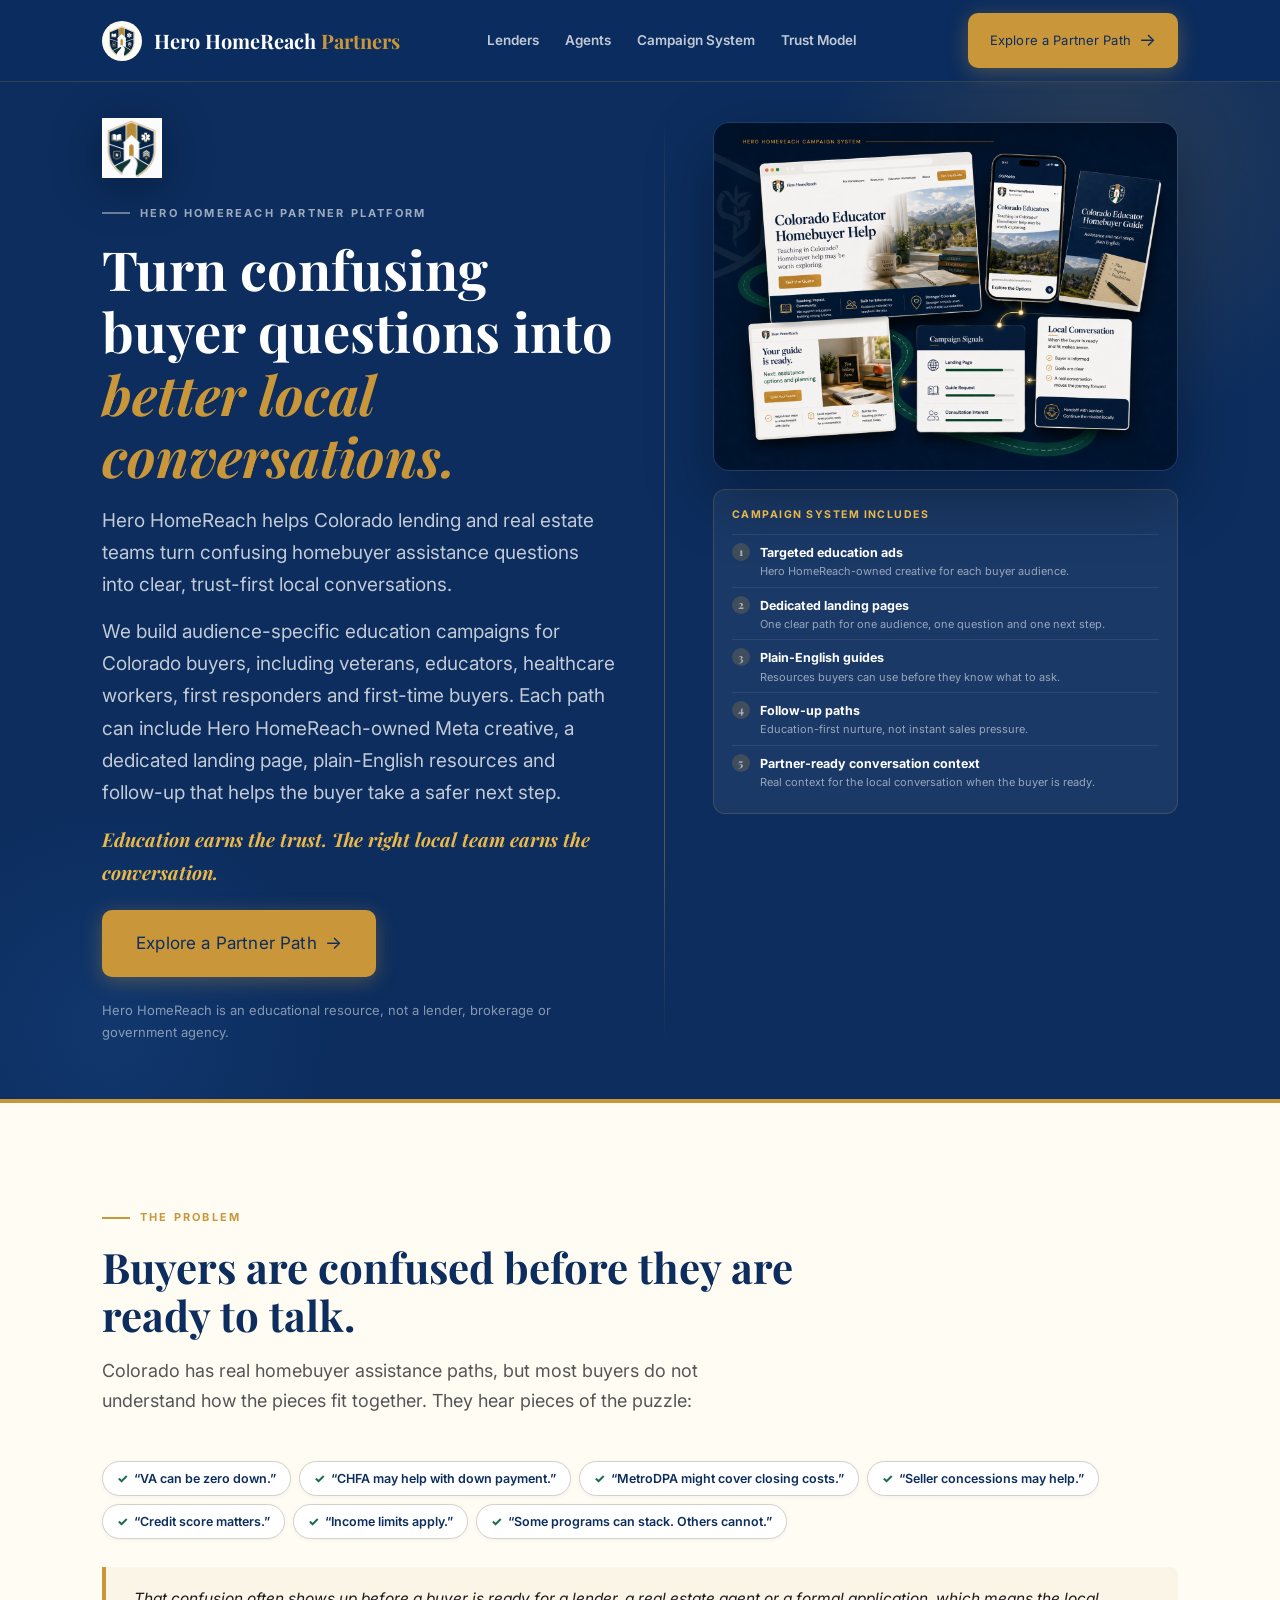
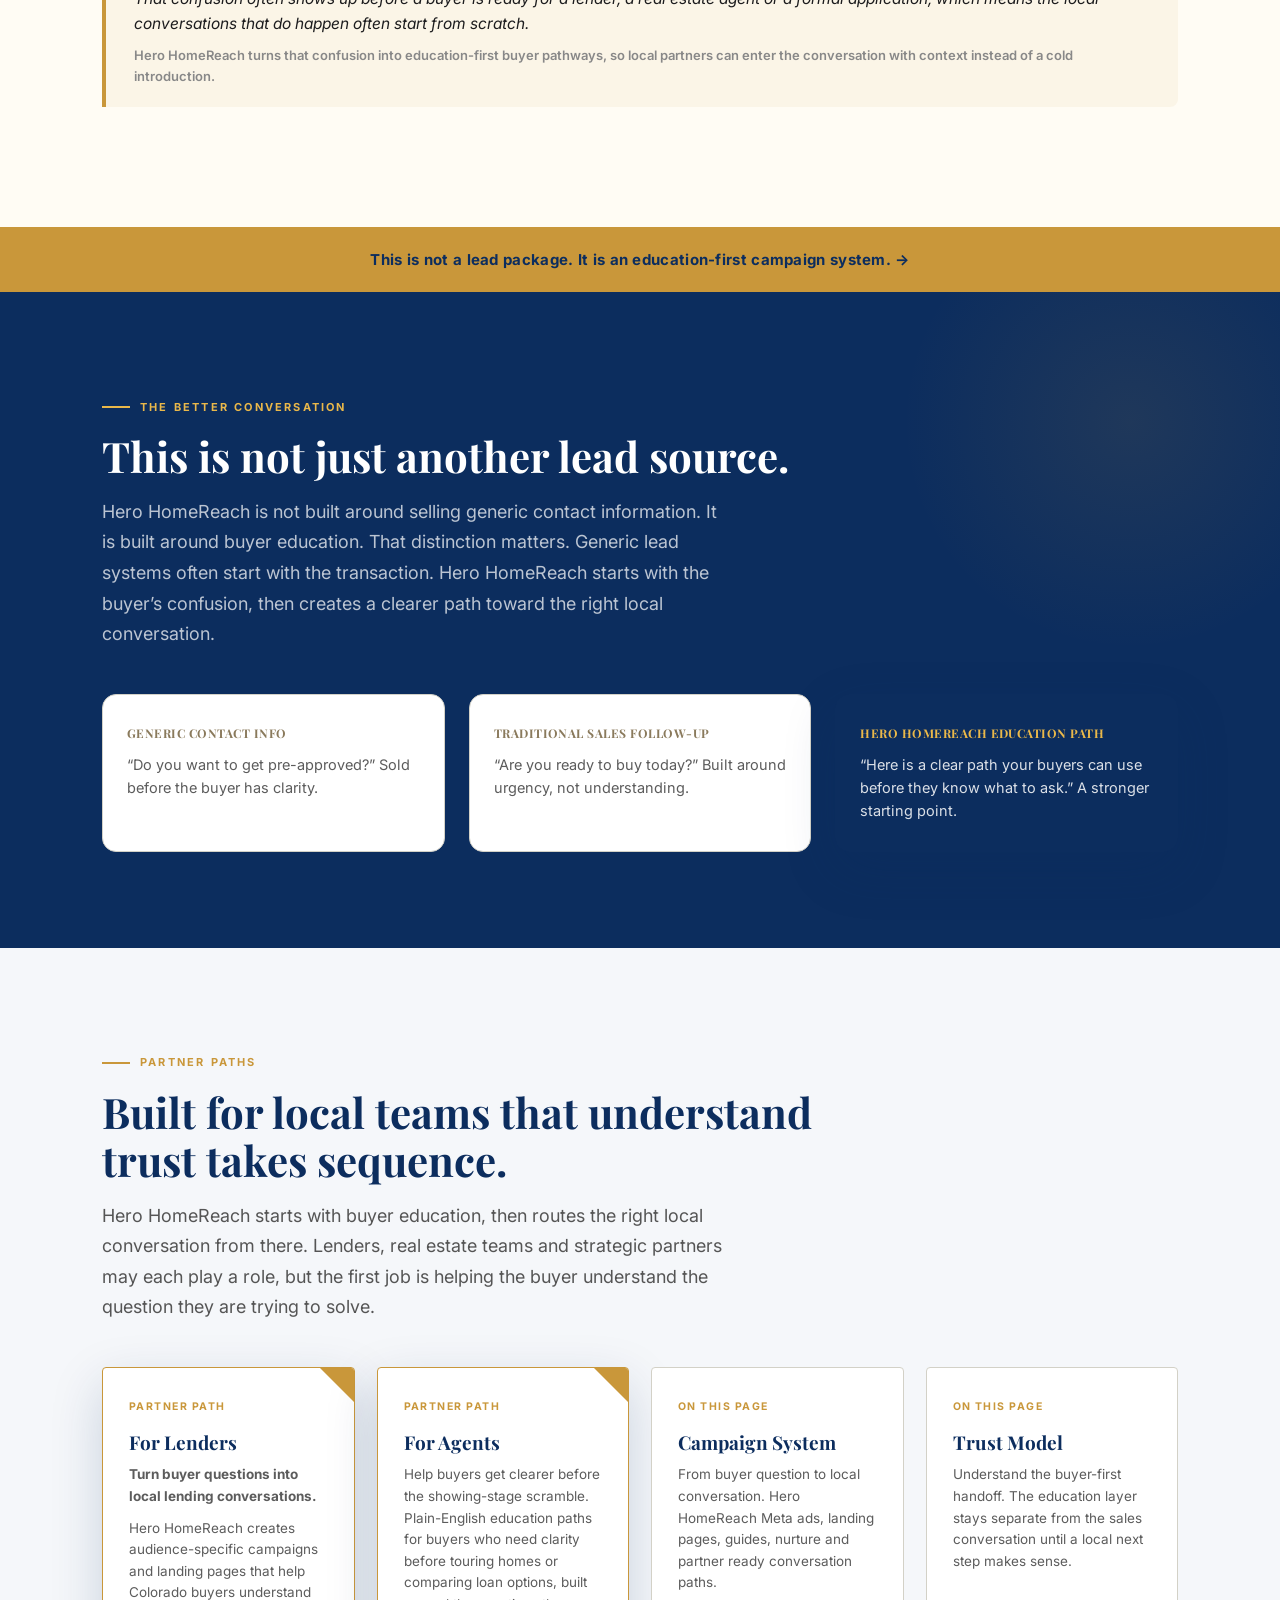
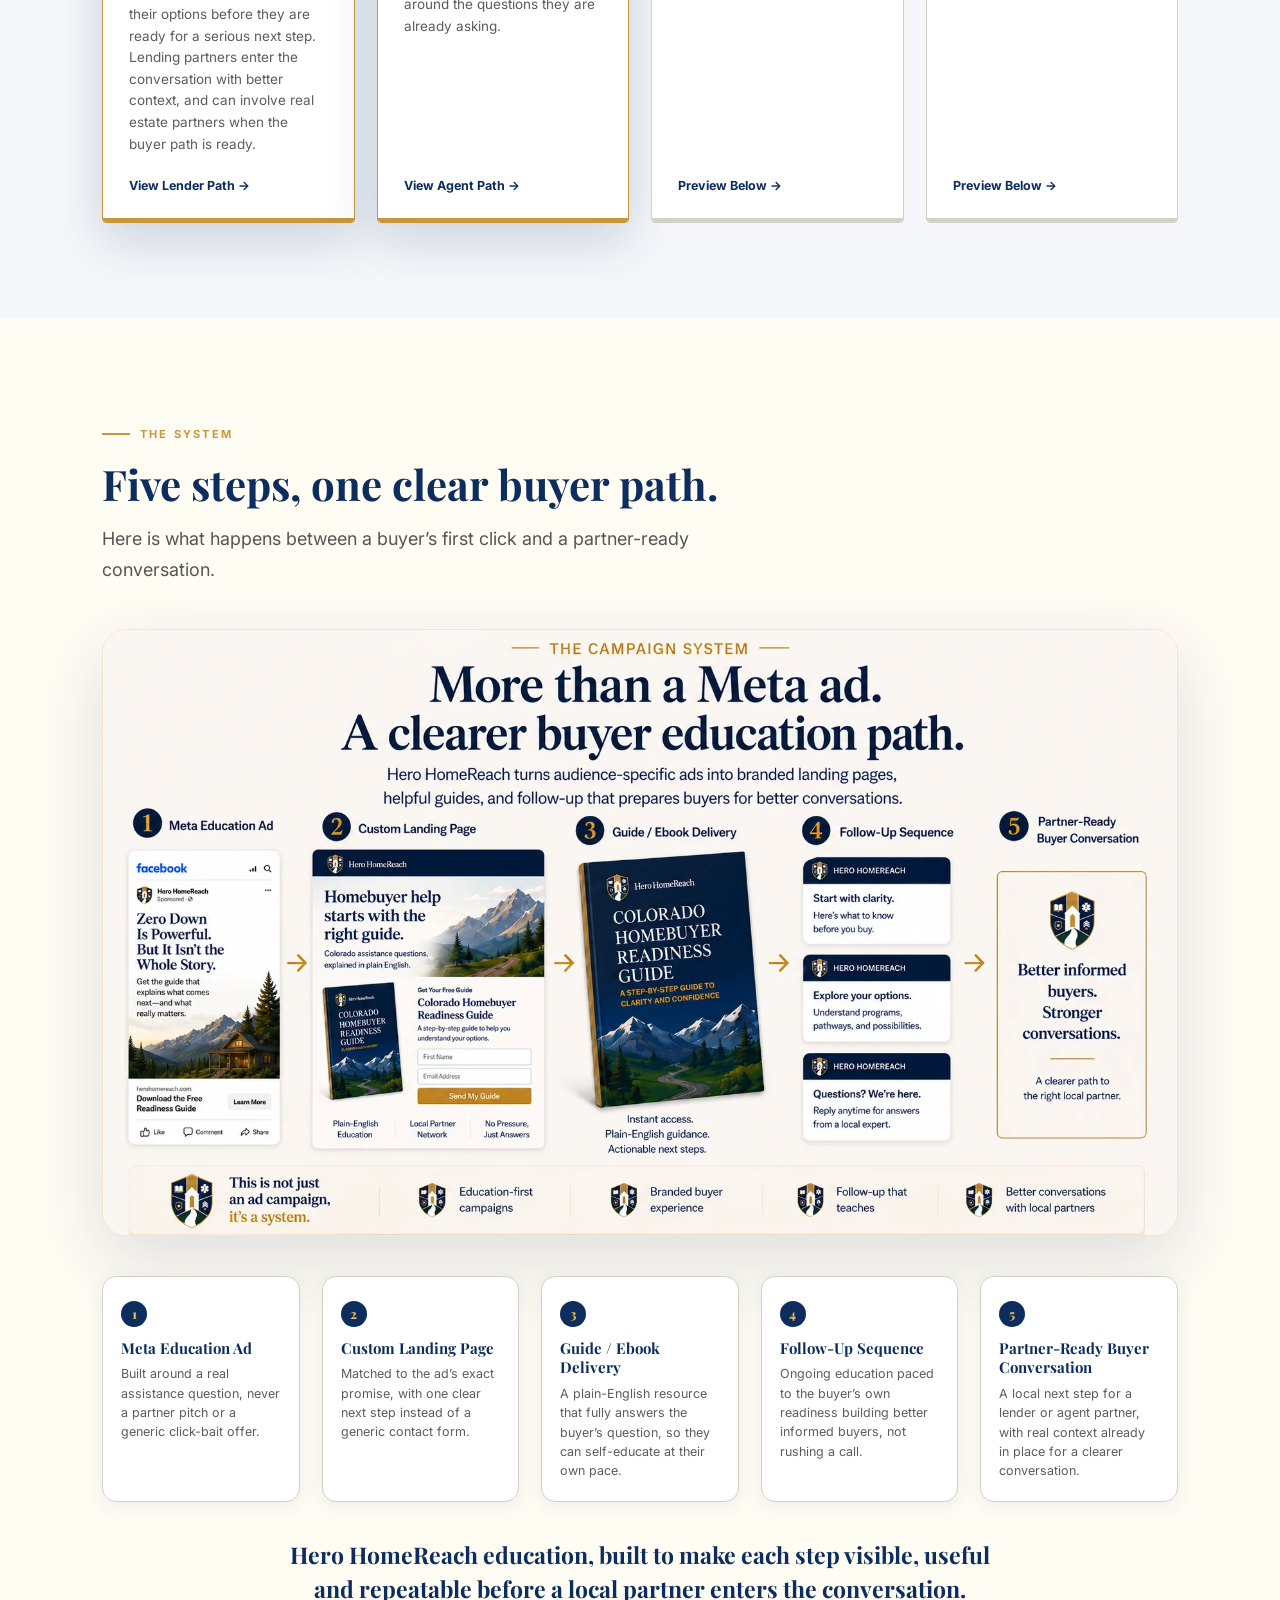
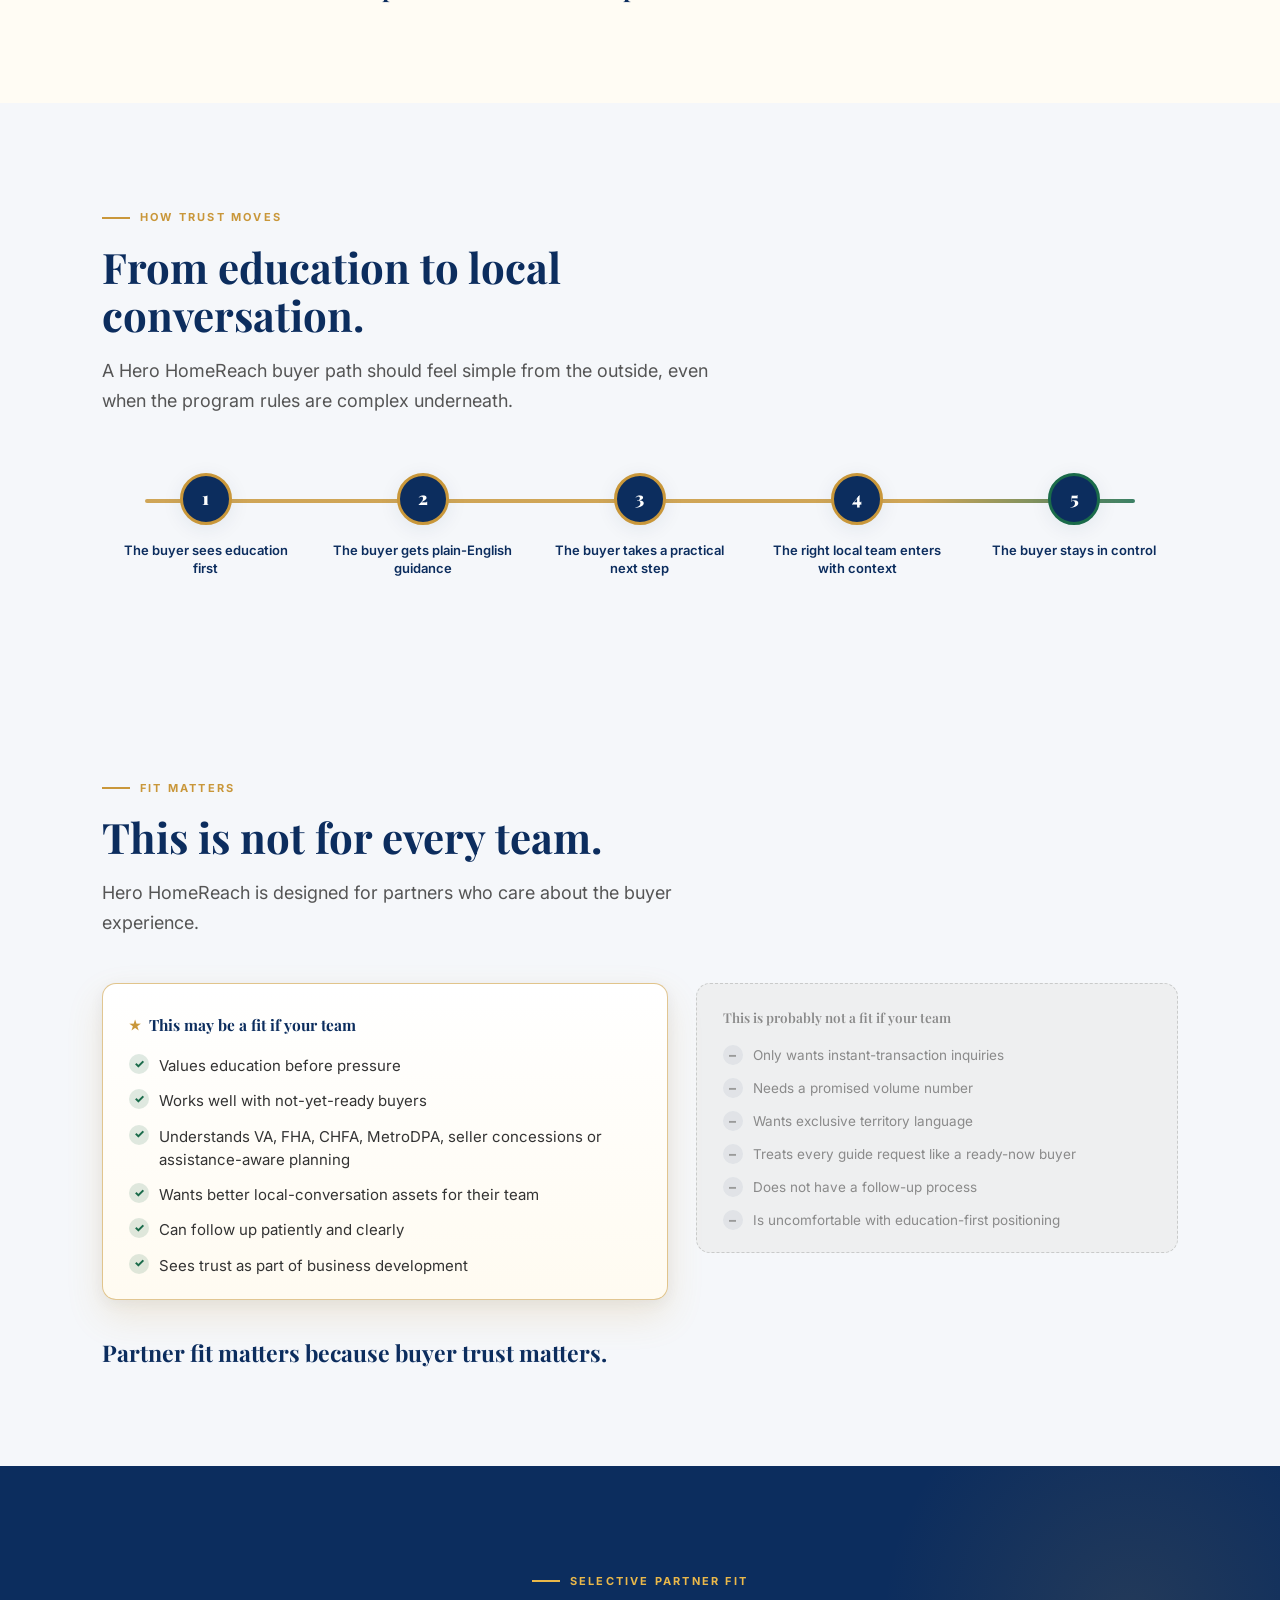
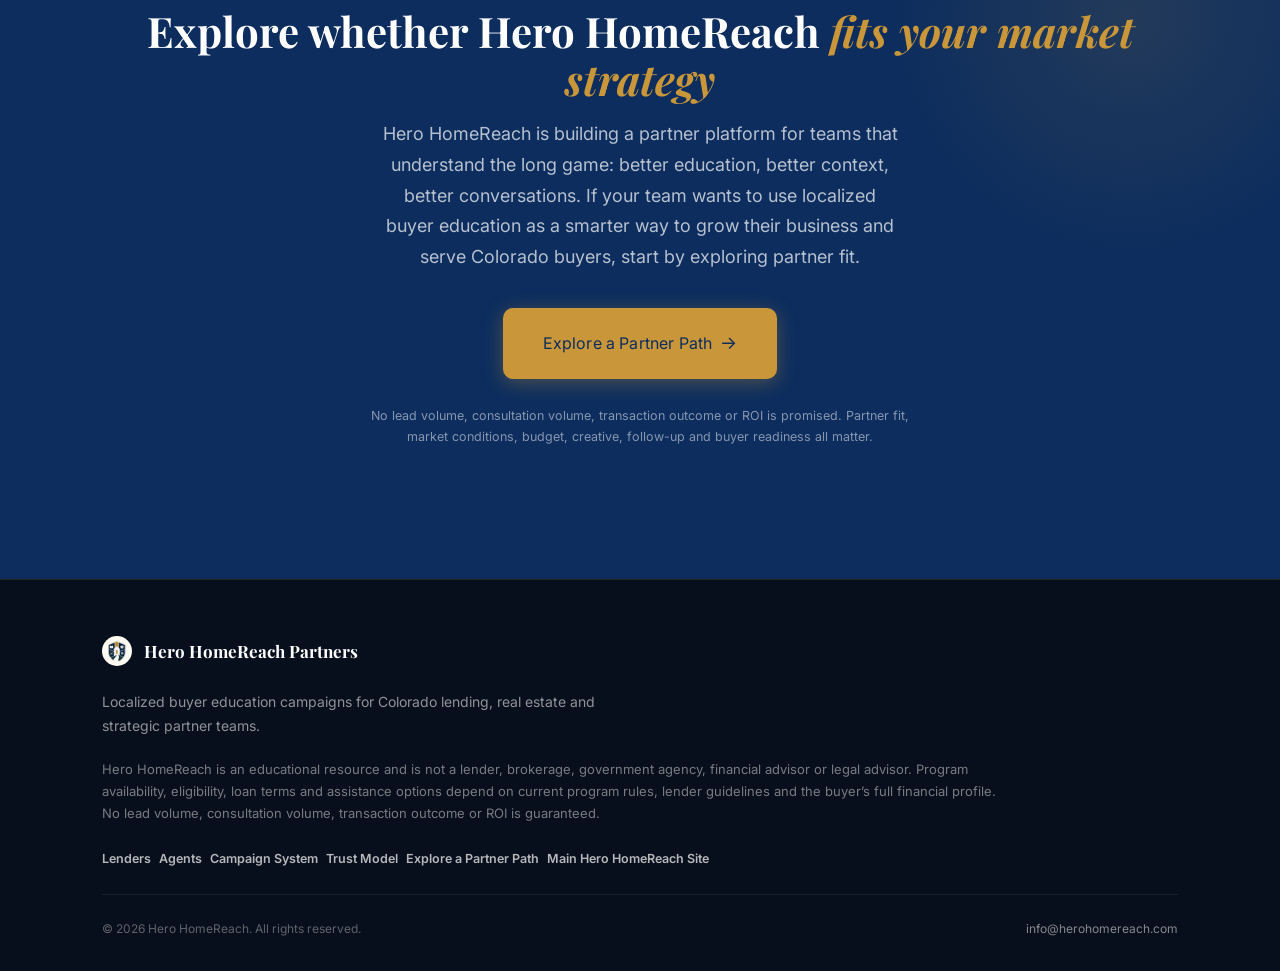
==== commit f28b2fe3: "Update text for clarity and consistency" ====
--- a/index.html
+++ b/index.html
@@ -133,7 +133,7 @@
   <div class="container" style="position:relative; z-index:2;">
     <div class="section-intro fade-up">
       <div class="eyebrow on-navy">The Better Conversation</div>
-      <h2 class="on-navy-text">This is not another lead source.</h2>
+      <h2 class="on-navy-text">This is not just another lead source.</h2>
       <p class="lede white">Hero HomeReach is not built around selling generic contact information. It is built around buyer education. That distinction matters. Generic lead systems often start with the transaction. Hero HomeReach starts with the buyer&rsquo;s confusion, then creates a clearer path toward the right local conversation.</p>
     </div>
     <div class="comparison-3 fade-up delay-1">
@@ -180,7 +180,7 @@
       <div class="tile">
         <div class="tile-label">On This Page</div>
         <h3>Campaign System</h3>
-        <p>From buyer question to local conversation. Hero HomeReach-owned ads, landing pages, guides, nurture and partner-ready conversation paths.</p>
+        <p>From buyer question to local conversation. Hero HomeReach Meta ads, landing pages, guides, nurture and partner ready conversation paths.</p>
         <a class="tile-cta" href="#campaign-system">Preview Below &rarr;</a>
       </div>
       <div class="tile">
@@ -215,7 +215,7 @@
       <div class="system-step">
         <div class="system-step__num">1</div>
         <h3>Meta Education Ad</h3>
-        <p>Built around a real assistance question &mdash; never a partner pitch or a generic click-bait offer.</p>
+        <p>Built around a real assistance question, never a partner pitch or a generic click-bait offer.</p>
       </div>
       <div class="system-step">
         <div class="system-step__num">2</div>
@@ -230,7 +230,7 @@
       <div class="system-step">
         <div class="system-step__num">4</div>
         <h3>Follow-Up Sequence</h3>
-        <p>Ongoing education paced to the buyer&rsquo;s own readiness &mdash; building better-informed buyers, not rushing a call.</p>
+        <p>Ongoing education paced to the buyer&rsquo;s own readiness building better informed buyers, not rushing a call.</p>
       </div>
       <div class="system-step">
         <div class="system-step__num">5</div>
@@ -238,7 +238,7 @@
         <p>A local next step for a lender or agent partner, with real context already in place for a clearer conversation.</p>
       </div>
     </div>
-    <p class="emphasis-line fade-up" style="margin-top:36px; text-align:center; max-width:700px; margin-left:auto; margin-right:auto;">Hero HomeReach-owned education, built to make each step visible, useful and repeatable before a local partner enters the conversation.</p>
+    <p class="emphasis-line fade-up" style="margin-top:36px; text-align:center; max-width:700px; margin-left:auto; margin-right:auto;">Hero HomeReach education, built to make each step visible, useful and repeatable before a local partner enters the conversation.</p>
   </div>
 </section>
 
--- a/assets/css/style.css
+++ b/assets/css/style.css
@@ -692,6 +692,34 @@
   }
 }
 
+/* ── Agents hero: real photo background (2026-07-10) ──
+   Same technique as the lenders hero above, scoped to the
+   .hero-with-photo--agents modifier so it doesn't override the
+   lenders page's own image. Source file lives in the repo root
+   (agents-page-header-bg.webp, 2400x1020) alongside the other
+   shared images, not inside /agents/, so the path below climbs
+   two levels from assets/css/ to the repo root. */
+#page-hero.hero-with-photo--agents {
+  background-image: url('../../agents-page-header-bg.webp');
+}
+/* ── Agents hero photo: mobile-only crop fix (2026-07-10) ──
+   Same thin-band problem as the lenders photo: at the default
+   100% auto size, a 2400x1020 image compresses to roughly a
+   166px band on a 390px phone, and the fixed nav can eat most
+   of that. This image's subject (buyer couple, agent and the
+   screen they're reviewing) sits center-right in the frame, with
+   a text-safe cream fade on the left third. On mobile, scale up
+   and shift right to keep the people and the screen in view
+   instead of the empty fade or the far-right window/mountain
+   view. Tune the 80%/210% pair below if the crop isn't centered
+   right on an actual device. */
+@media (max-width: 640px) {
+  #page-hero.hero-with-photo--agents {
+    background-size: 210% auto;
+    background-position: 80% top;
+  }
+}
+
 /* ── Campaign Path: alternating image/text rows (2026-07-08, round 3) ──
    Reuses .split-grid / .split-grid.reverse (already used elsewhere)
    for the alternating layout. Image <div> always comes first in the
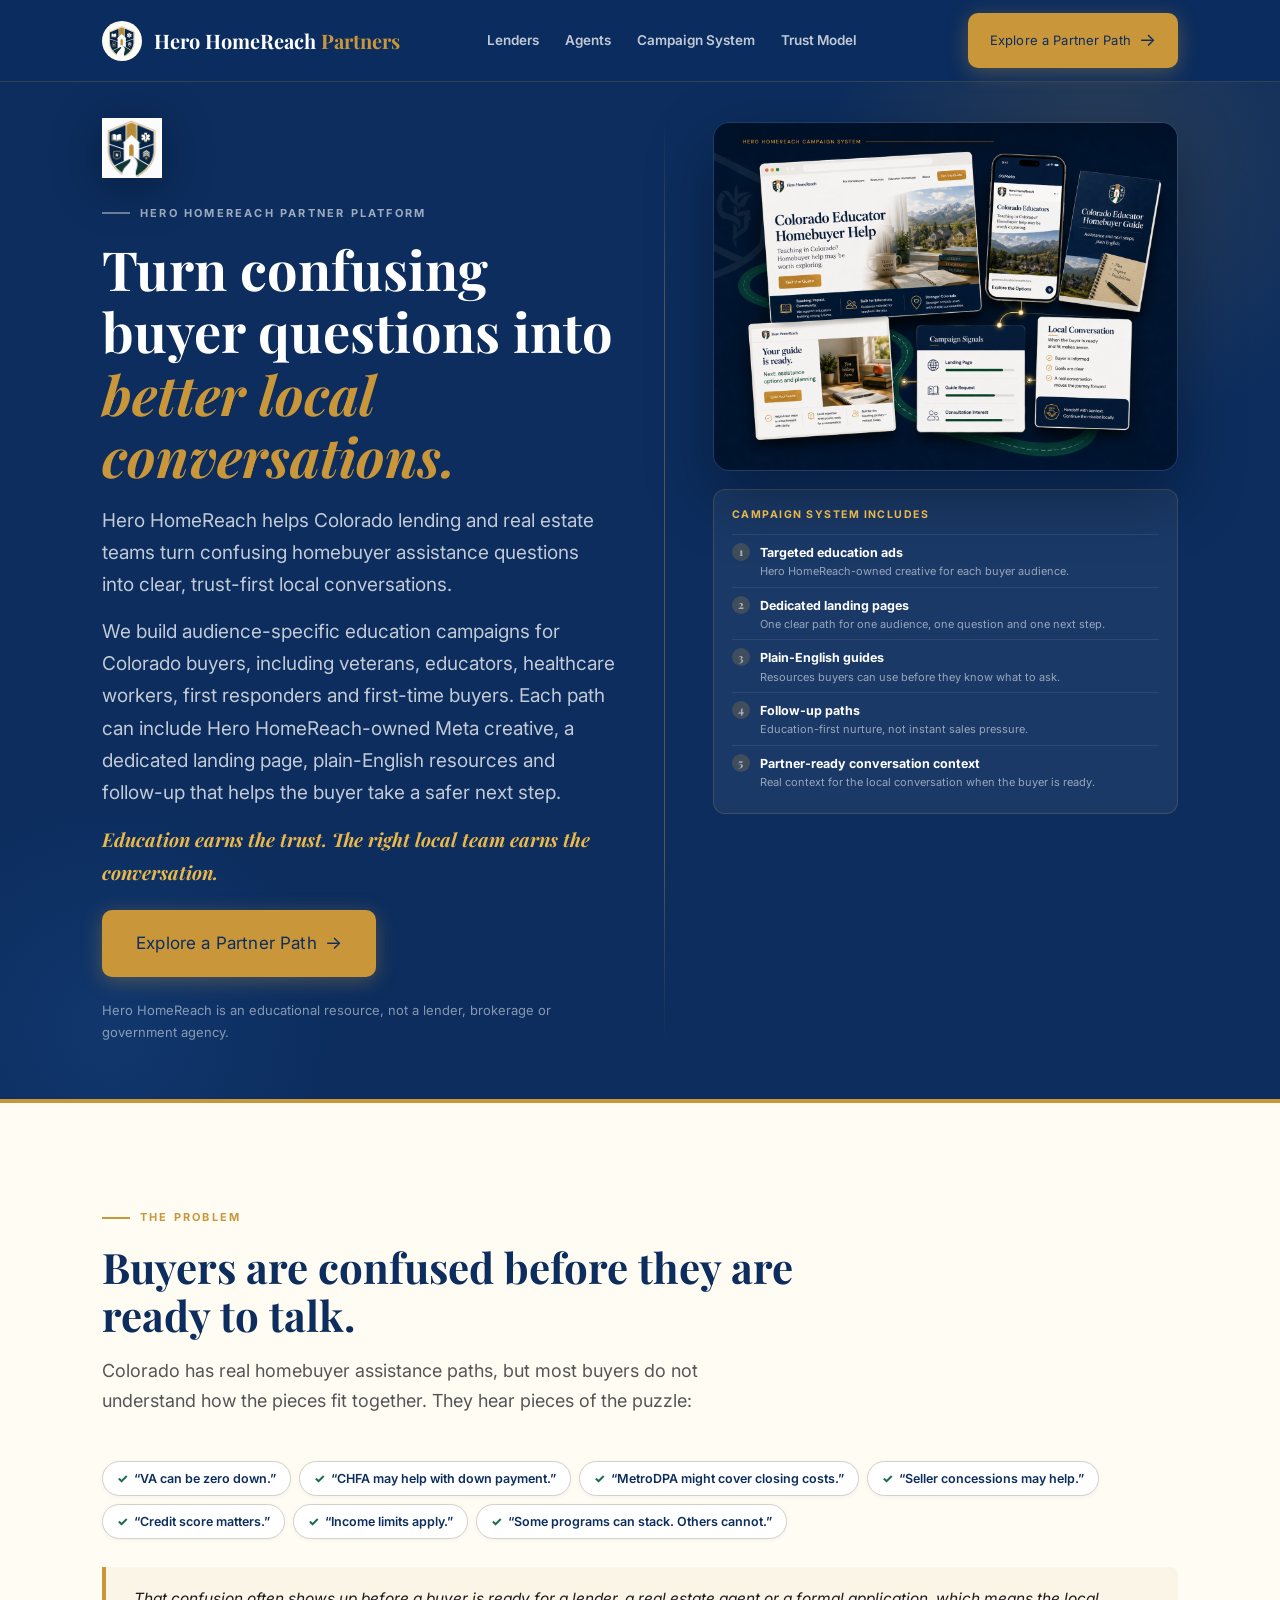
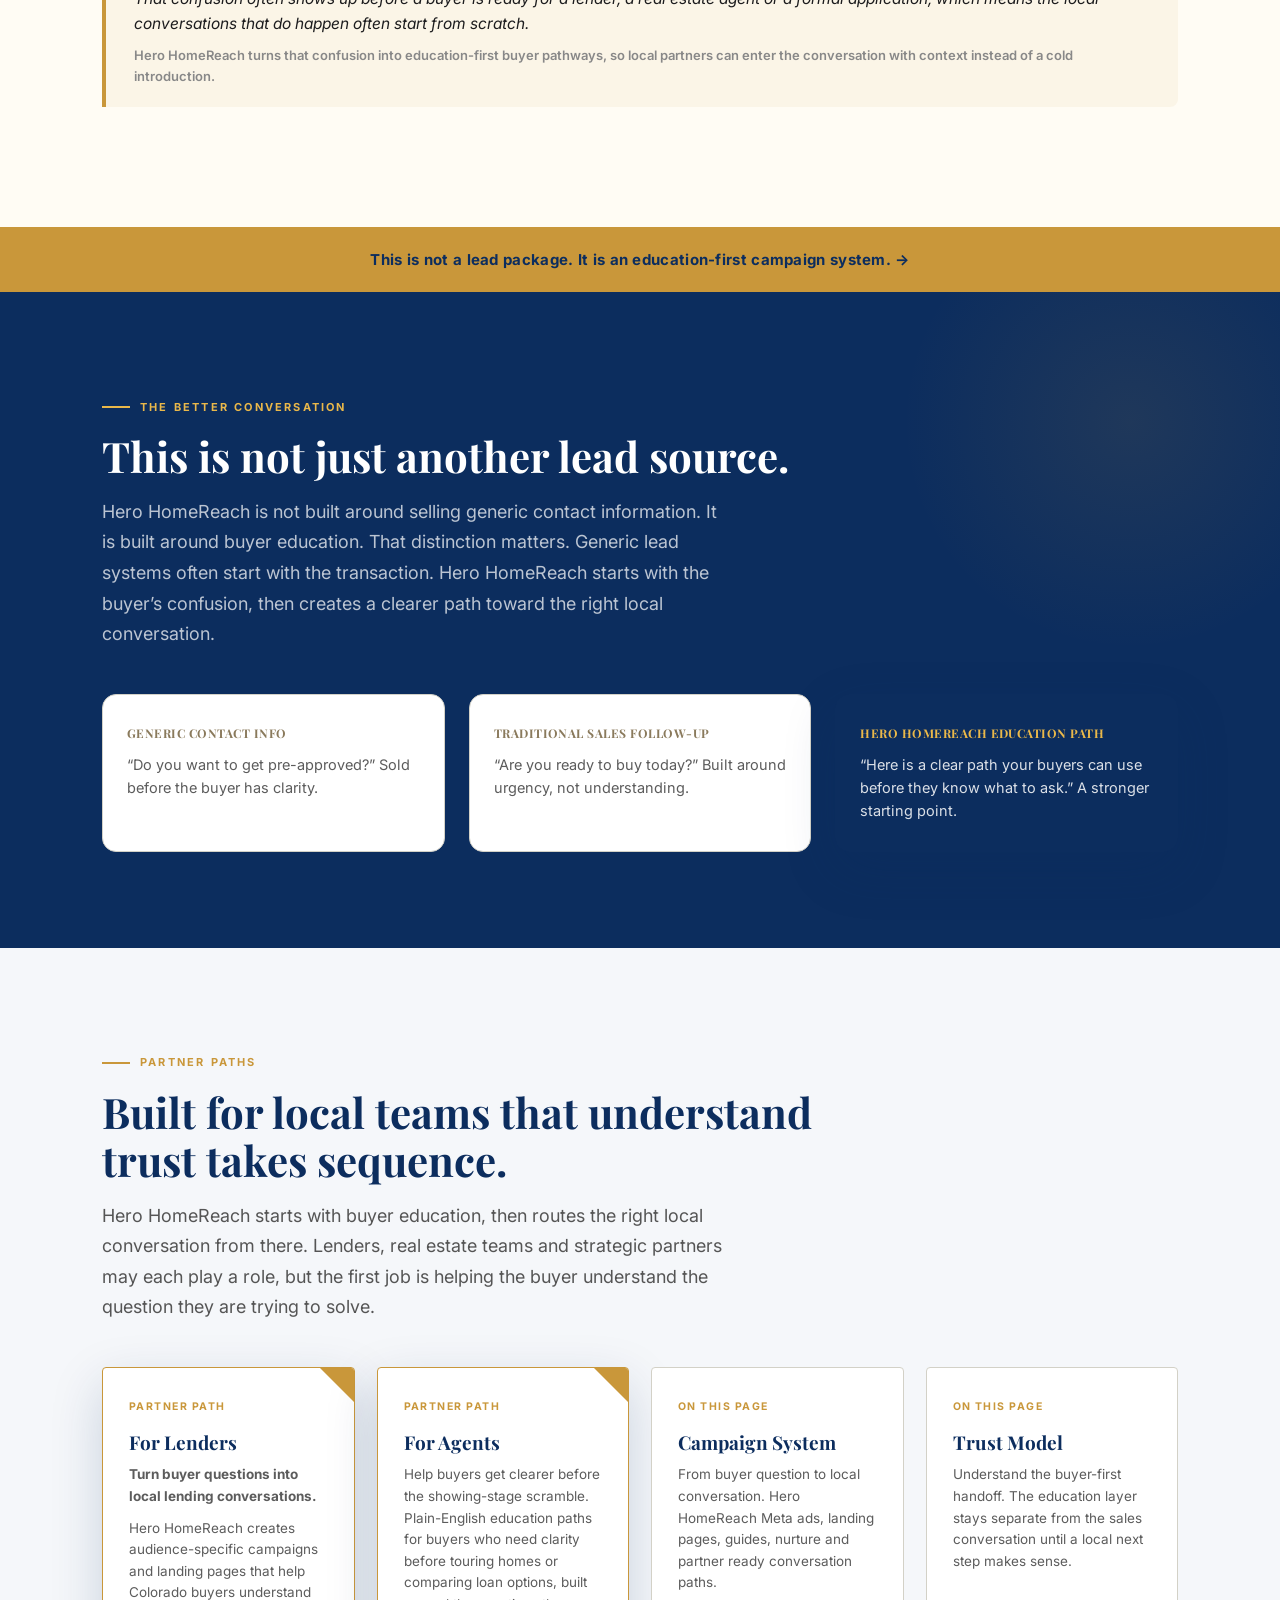
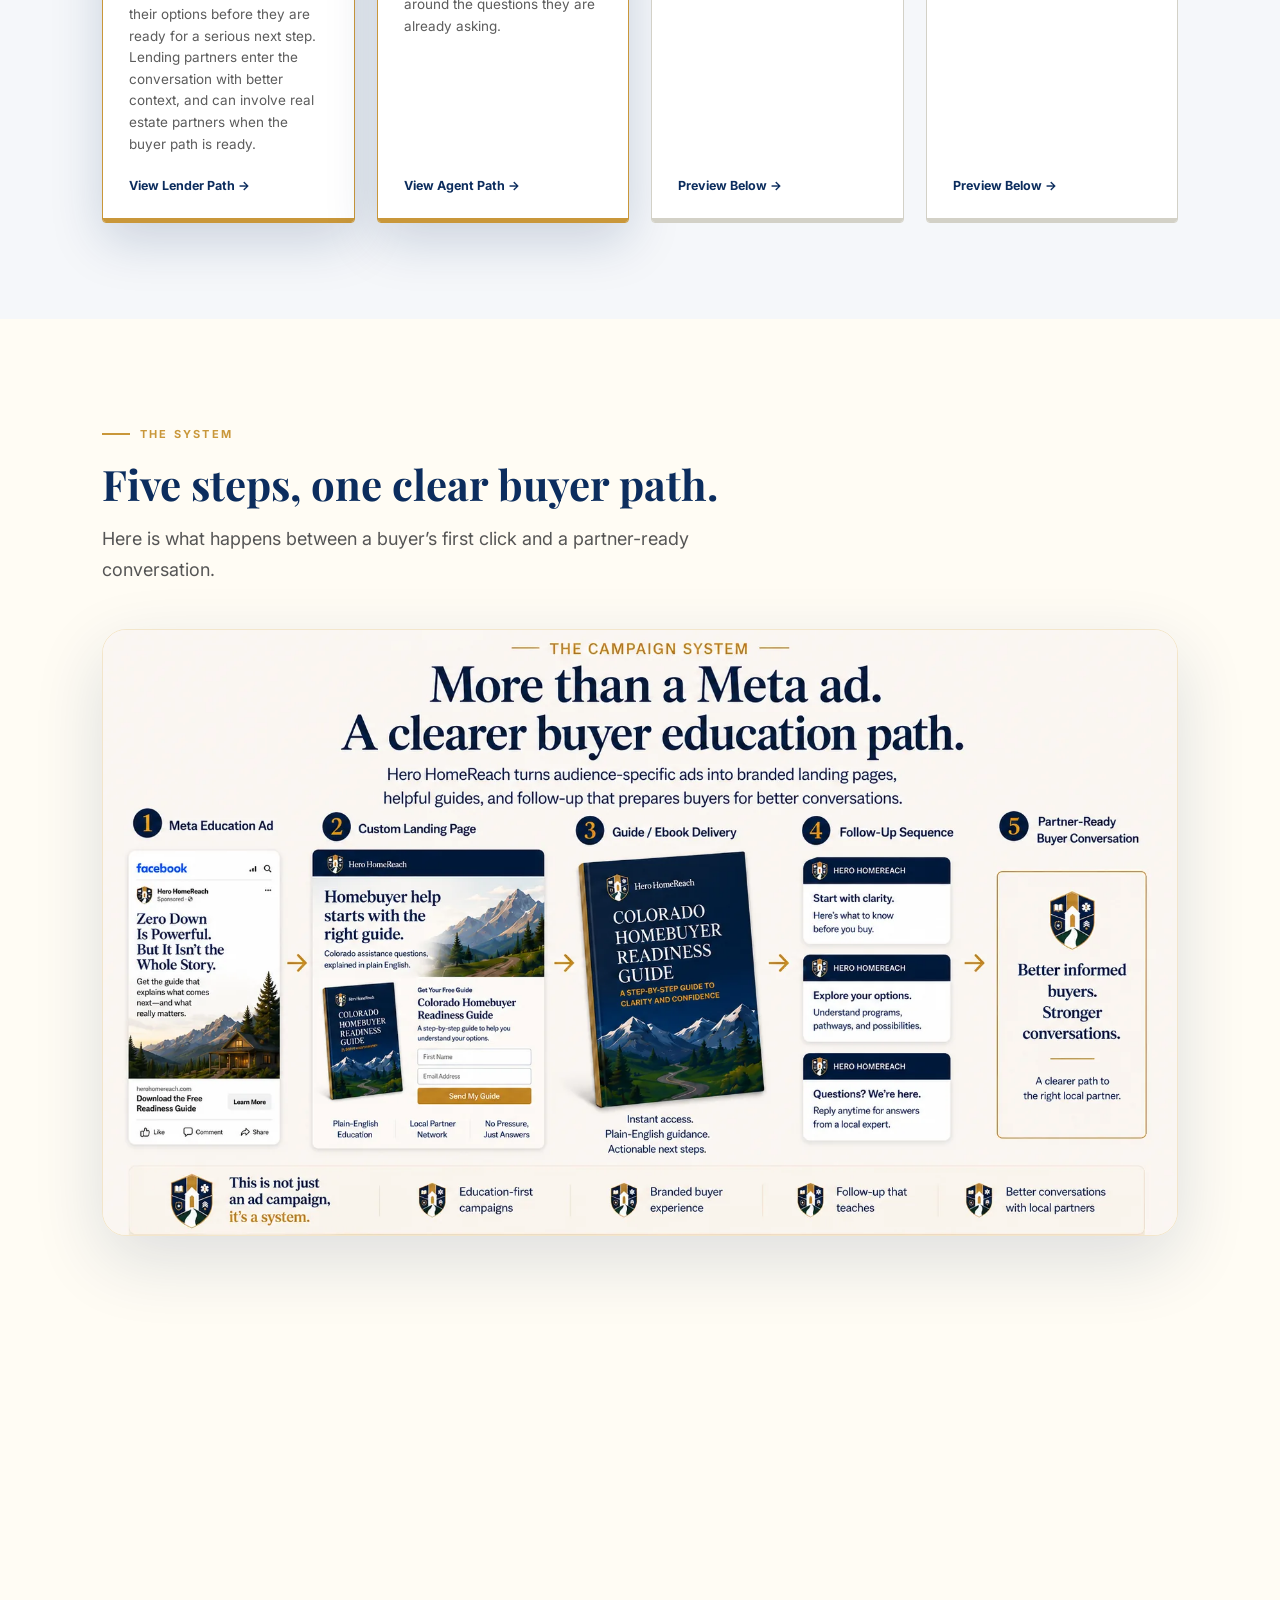
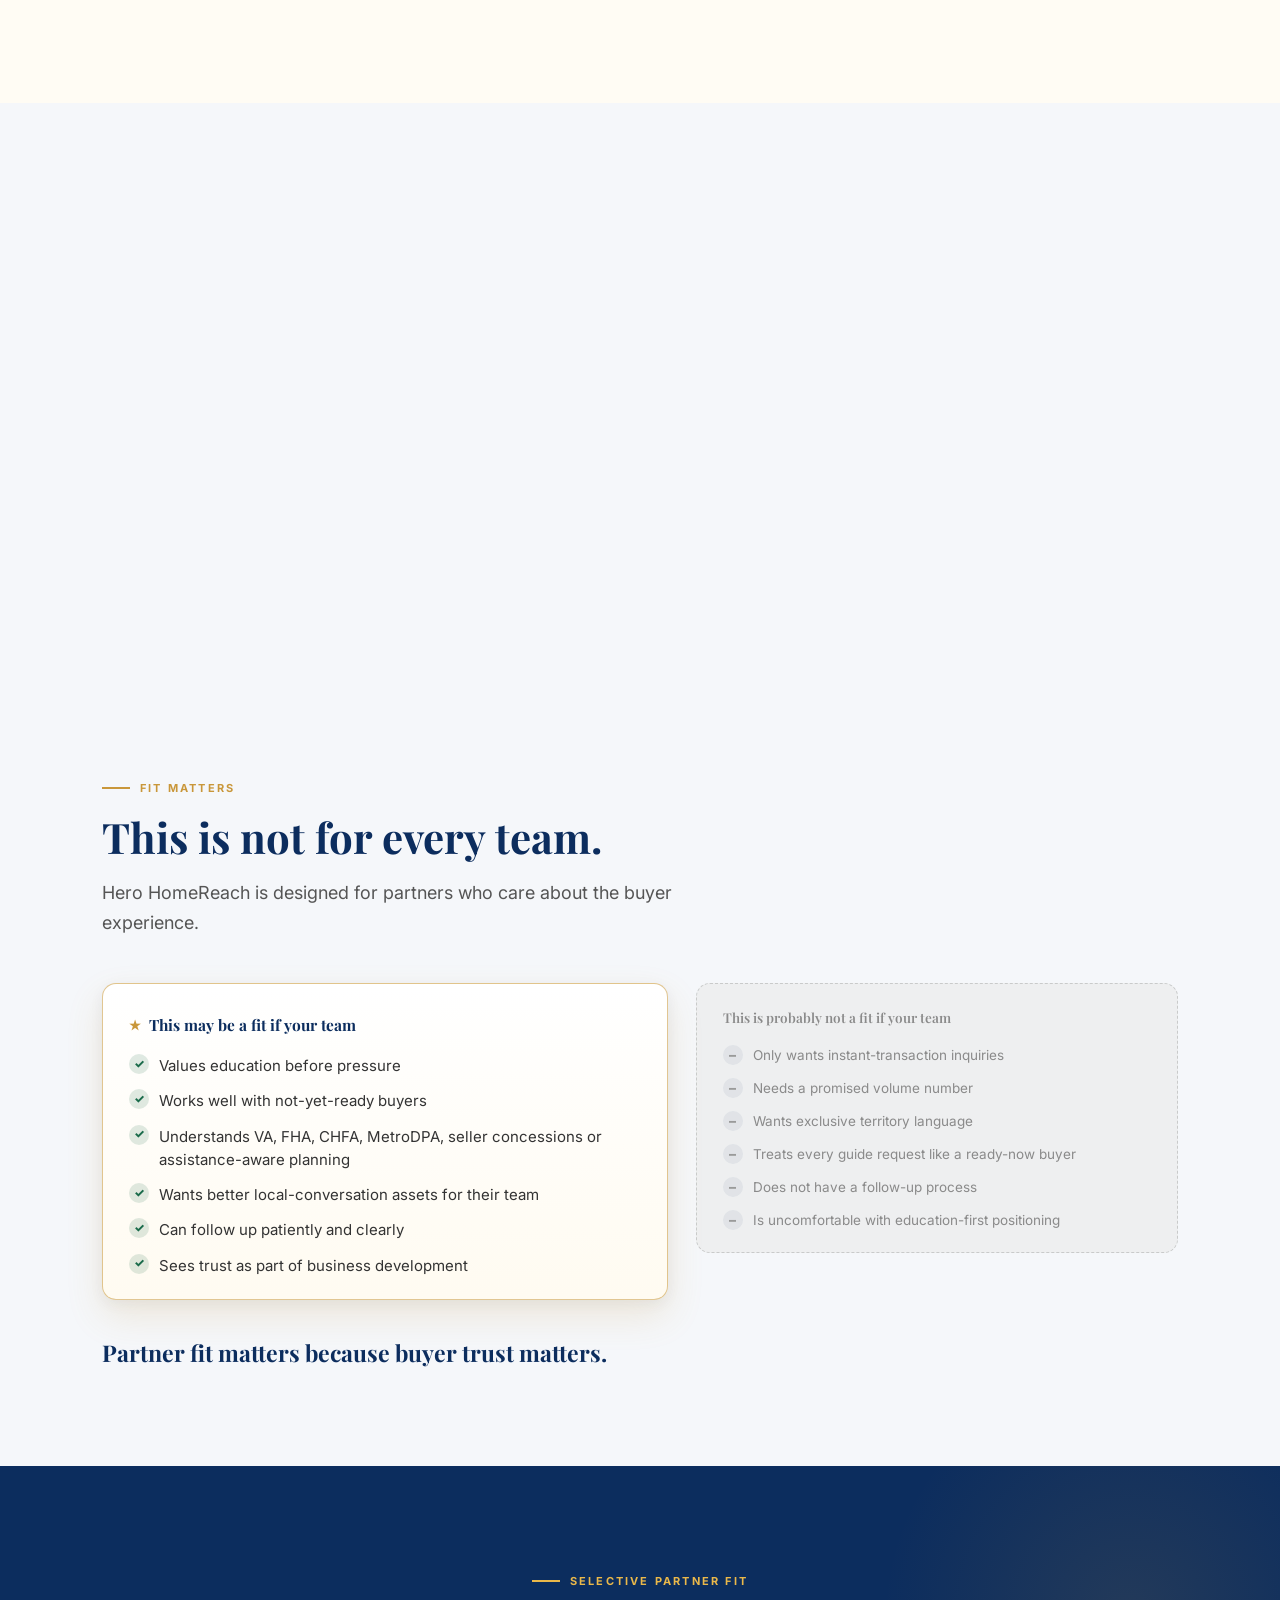
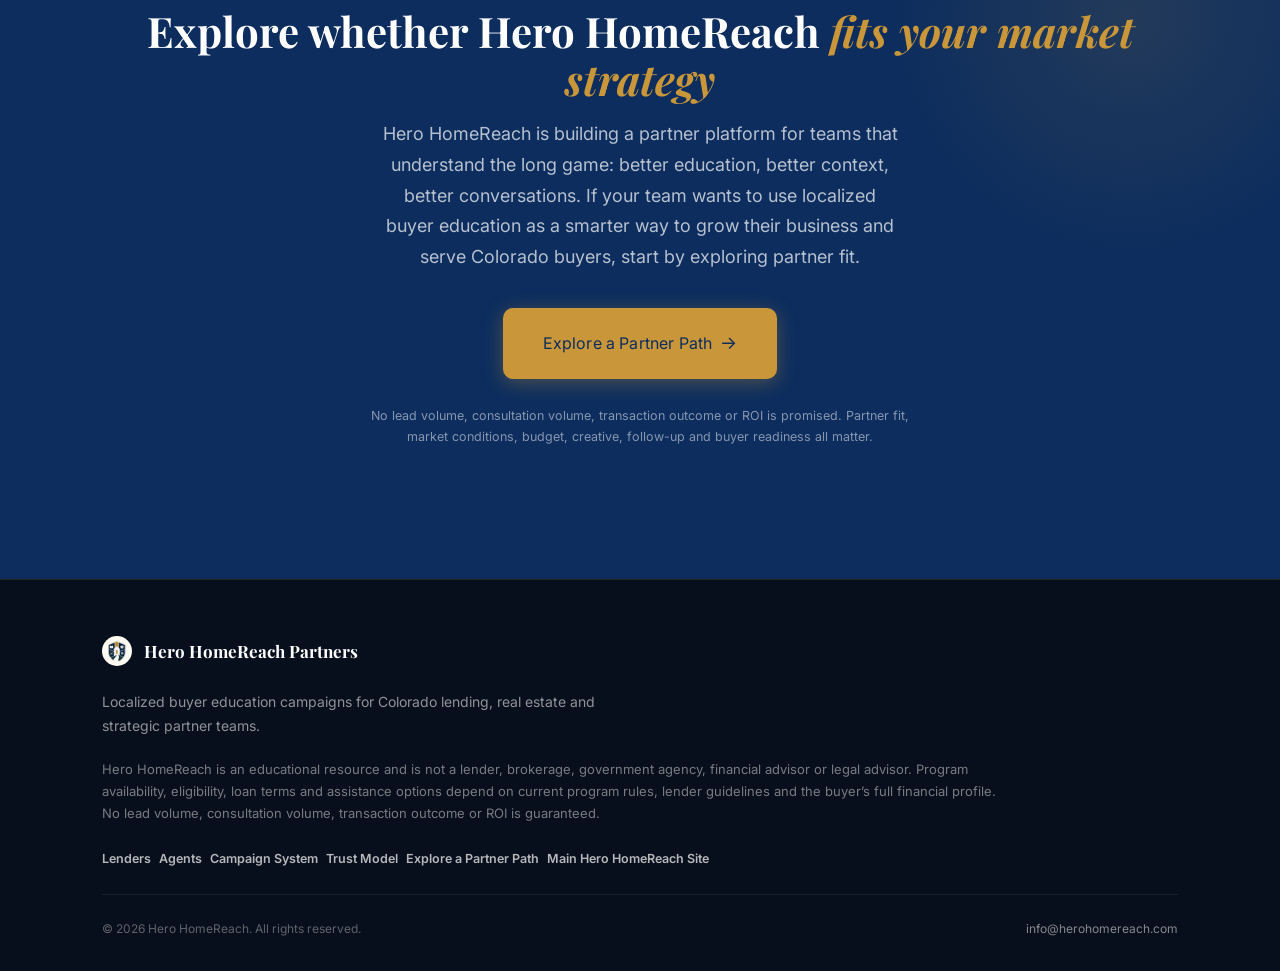
==== commit 473aaf0b: "Update index.html" ====
--- a/index.html
+++ b/index.html
@@ -422,7 +422,7 @@
       <a href="#campaign-system" style="color:rgba(255,255,255,0.7); font-size:12.5px; font-weight:600;">Campaign System</a>
       <a href="#how-trust-moves" style="color:rgba(255,255,255,0.7); font-size:12.5px; font-weight:600;">Trust Model</a>
       <button type="button" data-open-partner-modal style="background:none; border:none; padding:0; font:inherit; cursor:pointer; color:rgba(255,255,255,0.7); font-size:12.5px; font-weight:600;">Explore a Partner Path</button>
-      <a href="https://www.herohomereach.com" style="color:rgba(255,255,255,0.7); font-size:12.5px; font-weight:600;">Main Hero HomeReach Site</a>
+      <a href="https://www.herohomereach.com" target="_blank" rel="noopener noreferrer" style="color:rgba(255,255,255,0.7); font-size:12.5px; font-weight:600;">Main Hero HomeReach Site</a>
     </div>
     <div class="footer-bottom">
       <span>&copy; 2026 Hero HomeReach. All rights reserved.</span>
@@ -469,11 +469,13 @@
             <label class="pm-label" for="pm-company">Company / Team <span class="pm-req">*</span></label>
             <input class="pm-input" type="text" id="pm-company" name="company" required autocomplete="organization">
           </div>
-          <div class="pm-field">
+          <div class="pm-field pm-field--market">
             <label class="pm-label" for="pm-market">Primary Colorado Market <span class="pm-req">*</span></label>
-            <input class="pm-input" type="text" id="pm-market" name="market" required placeholder="Denver Metro, Colorado Springs, Northern Colorado, statewide">
-          </div>
-        </div>
+            <input class="pm-input" type="text" id="pm-market" name="market" required autocomplete="off" placeholder="Start typing a Colorado city or market&hellip;">
+            <div class="market-panel" id="pm-market-panel"></div>
+          </div>
+        </div>
+        <p class="pm-market-note"><strong>Many partners cover more than one market.</strong> This is just a starting point, final markets and multi-market partner opportunities are confirmed together during onboarding.</p>
 
         <div class="pm-field">
           <label class="pm-label" for="pm-role">Your Role <span class="pm-req">*</span></label>
@@ -584,6 +586,137 @@
   var submitBtn = document.getElementById('pm-submit');
   var openTriggers = document.querySelectorAll('[data-open-partner-modal]');
   var lastFocusedEl = null;
+  var defaultSubmitText = submitBtn.textContent;
+
+  // ── Market picker: searchable, grouped Colorado market field ──
+  // Added 2026-07-12. Same data/logic validated in the standalone
+  // prototype. The field stays a real text input (so a market not
+  // in the list can still be typed and submitted); the panel just
+  // suggests known markets and flags a small set of larger markets
+  // as currently partnered. This is a TEST, easy to remove if the
+  // scarcity concept gets scrapped, see MARKET_AREAS/MARKET_GROUPS
+  // below and the .pm-field--market markup in the form above.
+  var MARKET_AREAS = [
+    { city: "Denver", areas: ["Denver","Downtown Denver","Central Denver","North Denver","South Denver","East Denver","West Denver"] },
+    { city: "Aurora", areas: ["Aurora","North Aurora","Central Aurora","East Aurora","South Aurora","Southeast Aurora"] },
+    { city: "Arvada", areas: ["Arvada","West Arvada","Central Arvada","North Arvada"] },
+    { city: "Boulder", areas: ["Boulder","North Boulder","South Boulder","East Boulder","Central Boulder"] },
+    { city: "Brighton", areas: ["Brighton"] },
+    { city: "Broomfield", areas: ["Broomfield"] },
+    { city: "Castle Rock", areas: ["Castle Rock","North Castle Rock","South Castle Rock"] },
+    { city: "Centennial", areas: ["Centennial"] },
+    { city: "Commerce City", areas: ["Commerce City"] },
+    { city: "Englewood", areas: ["Englewood"] },
+    { city: "Erie", areas: ["Erie"] },
+    { city: "Evergreen", areas: ["Evergreen"] },
+    { city: "Federal Heights", areas: ["Federal Heights"] },
+    { city: "Golden", areas: ["Golden"] },
+    { city: "Highlands Ranch", areas: ["Highlands Ranch"] },
+    { city: "Lakewood", areas: ["Lakewood","West Lakewood","North Lakewood"] },
+    { city: "Littleton", areas: ["Littleton"] },
+    { city: "Lone Tree", areas: ["Lone Tree"] },
+    { city: "Louisville", areas: ["Louisville"] },
+    { city: "Parker", areas: ["Parker","South Parker"] },
+    { city: "Thornton", areas: ["Thornton","North Thornton","East Thornton"] },
+    { city: "Westminster", areas: ["Westminster","North Westminster","South Westminster"] },
+    { city: "Wheat Ridge", areas: ["Wheat Ridge"] },
+    { city: "Colorado Springs", areas: ["Colorado Springs","North Colorado Springs","South Colorado Springs","East Colorado Springs","West Colorado Springs","Briargate","Monument"] },
+    { city: "Falcon", areas: ["Falcon"] },
+    { city: "Fort Collins", areas: ["Fort Collins","Old Town Fort Collins","North Fort Collins","South Fort Collins","Midtown Fort Collins"] },
+    { city: "Loveland", areas: ["Loveland"] },
+    { city: "Greeley", areas: ["Greeley"] },
+    { city: "Windsor", areas: ["Windsor"] },
+    { city: "Timnath", areas: ["Timnath"] },
+    { city: "Breckenridge", areas: ["Breckenridge"] },
+    { city: "Vail", areas: ["Vail"] },
+    { city: "Aspen", areas: ["Aspen"] },
+    { city: "Steamboat Springs", areas: ["Steamboat Springs"] },
+    { city: "Frisco", areas: ["Frisco"] },
+    { city: "Dillon", areas: ["Dillon"] },
+    { city: "Winter Park", areas: ["Winter Park"] },
+    { city: "Grand Junction", areas: ["Grand Junction"] },
+    { city: "Montrose", areas: ["Montrose"] },
+    { city: "Durango", areas: ["Durango"] },
+    { city: "Telluride", areas: ["Telluride"] },
+    { city: "Pueblo", areas: ["Pueblo"] },
+    { city: "Trinidad", areas: ["Trinidad"] },
+    { city: "Canon City", areas: ["Canon City"] },
+    { city: "Alamosa", areas: ["Alamosa"] },
+    { city: "Fort Morgan", areas: ["Fort Morgan"] },
+    { city: "Sterling", areas: ["Sterling"] },
+    { city: "Limon", areas: ["Limon"] }
+  ];
+
+  function marketPartneredIndexesFor(areas) {
+    if (areas.length < 3) { return []; }
+    return [1];
+  }
+
+  var MARKET_GROUPS = MARKET_AREAS.map(function (g) {
+    var partnered = marketPartneredIndexesFor(g.areas);
+    return {
+      city: g.city,
+      items: g.areas.map(function (name, i) {
+        return { name: name, available: partnered.indexOf(i) === -1 };
+      })
+    };
+  });
+
+  var marketInput = document.getElementById('pm-market');
+  var marketPanel = document.getElementById('pm-market-panel');
+
+  function renderMarketPanel(query) {
+    var q = query.trim().toLowerCase();
+    marketPanel.innerHTML = '';
+    var matchCount = 0;
+
+    MARKET_GROUPS.forEach(function (group) {
+      var matches = group.items.filter(function (item) {
+        return item.name.toLowerCase().indexOf(q) !== -1;
+      });
+      if (matches.length === 0) { return; }
+
+      var groupLabel = document.createElement('div');
+      groupLabel.className = 'market-group__label';
+      groupLabel.textContent = group.city;
+      marketPanel.appendChild(groupLabel);
+
+      matches.forEach(function (item) {
+        matchCount++;
+        var row = document.createElement('div');
+        row.className = 'market-item' + (item.available ? '' : ' is-unavailable');
+        var lockSvg = '<svg viewBox="0 0 24 24" width="9" height="9" fill="none" stroke="currentColor" stroke-width="2.6"><rect x="5" y="11" width="14" height="9" rx="1.5"></rect><path d="M8 11V7a4 4 0 0 1 8 0v4"></path></svg>';
+        row.innerHTML = '<span>' + item.name + '</span>' +
+          (item.available ? '' : '<span class="market-item__tag">' + lockSvg + 'Currently partnered</span>');
+        if (item.available) {
+          row.addEventListener('click', function () {
+            marketInput.value = item.name;
+            marketPanel.classList.remove('open');
+          });
+        }
+        marketPanel.appendChild(row);
+      });
+    });
+
+    if (matchCount === 0) {
+      var empty = document.createElement('div');
+      empty.className = 'market-panel-empty';
+      empty.textContent = 'No matching market. Try a nearby city.';
+      marketPanel.appendChild(empty);
+    }
+
+    marketPanel.classList.add('open');
+  }
+
+  if (marketInput && marketPanel) {
+    marketInput.addEventListener('input', function () { renderMarketPanel(marketInput.value); });
+    marketInput.addEventListener('focus', function () { renderMarketPanel(marketInput.value); });
+    document.addEventListener('click', function (e) {
+      if (!e.target.closest('.pm-field--market')) {
+        marketPanel.classList.remove('open');
+      }
+    });
+  }
 
   function openModal() {
     lastFocusedEl = document.activeElement;
@@ -592,6 +725,8 @@
     // Reset to form view every time the modal is (re)opened.
     form.hidden = false;
     successEl.hidden = true;
+    submitBtn.disabled = false;
+    submitBtn.textContent = defaultSubmitText;
     var firstField = document.getElementById('pm-full_name');
     if (firstField) { firstField.focus(); }
     document.addEventListener('keydown', onKeydown);
@@ -601,6 +736,7 @@
     overlay.hidden = true;
     document.body.style.overflow = '';
     document.removeEventListener('keydown', onKeydown);
+    if (marketPanel) { marketPanel.classList.remove('open'); }
     if (lastFocusedEl && typeof lastFocusedEl.focus === 'function') {
       lastFocusedEl.focus();
     }
@@ -623,6 +759,11 @@
 
   form.addEventListener('submit', function (e) {
     e.preventDefault();
+
+    if (!form.checkValidity()) {
+      form.reportValidity();
+      return;
+    }
 
     var audiences = Array.prototype.slice
       .call(form.querySelectorAll('input[name="audiences"]:checked'))
@@ -645,6 +786,7 @@
 
     submitPartnerReviewRequest(data)
       .then(function () {
+        submitBtn.textContent = 'Submitted!';
         form.hidden = true;
         successEl.hidden = false;
         successEl.focus && successEl.setAttribute('tabindex', '-1');
@@ -653,7 +795,7 @@
       .catch(function (err) {
         console.error('Partner review submission failed:', err);
         submitBtn.disabled = false;
-        submitBtn.textContent = 'Submit Partner Fit Request';
+        submitBtn.textContent = defaultSubmitText;
         alert('Something went wrong submitting the form. Please try again or email info@herohomereach.com directly.');
       });
   });
--- a/assets/css/style.css
+++ b/assets/css/style.css
@@ -243,6 +243,25 @@
 .value-card__body p { font-size: 13.5px; color: #5c5c5c; line-height: 1.6; }
 @media (max-width: 960px) { .value-grid { grid-template-columns: repeat(2, 1fr); } }
 @media (max-width: 640px) { .value-grid { grid-template-columns: 1fr; } }
+
+/* ── Value grid: 6th "pop" CTA card (2026-07-10) ──
+   Balances the 5-card grid to a clean 3x2 layout and gives the
+   section its own mid-page off-ramp. Reuses .value-card so it
+   inherits the same border-radius/shadow/hover lift, but swaps
+   to a solid navy fill so it visually pops against the five
+   white info cards next to it instead of reading as a sixth
+   near-duplicate. */
+.value-card--cta { background: var(--navy); border-color: var(--navy); }
+.value-card--cta .value-card__label--cta {
+  background: rgba(255,255,255,0.08); color: var(--bright-gold);
+  border-bottom-color: rgba(255,255,255,0.14);
+}
+.value-card--cta .value-card__body--cta {
+  flex: 1; display: flex; flex-direction: column; justify-content: center; gap: 10px;
+}
+.value-card--cta .value-card__body--cta h3 { color: #fff; margin-bottom: 0; }
+.value-card--cta .value-card__body--cta p { color: rgba(255,255,255,0.75); margin-bottom: 6px; }
+.value-card--cta .value-card__body--cta .btn { white-space: normal; text-align: center; justify-content: center; align-self: flex-start; }
 
 /* ═══════════════════════════════════════════════════════
    CAMPAIGN MOCKUP COMPONENTS (unchanged from prior build —
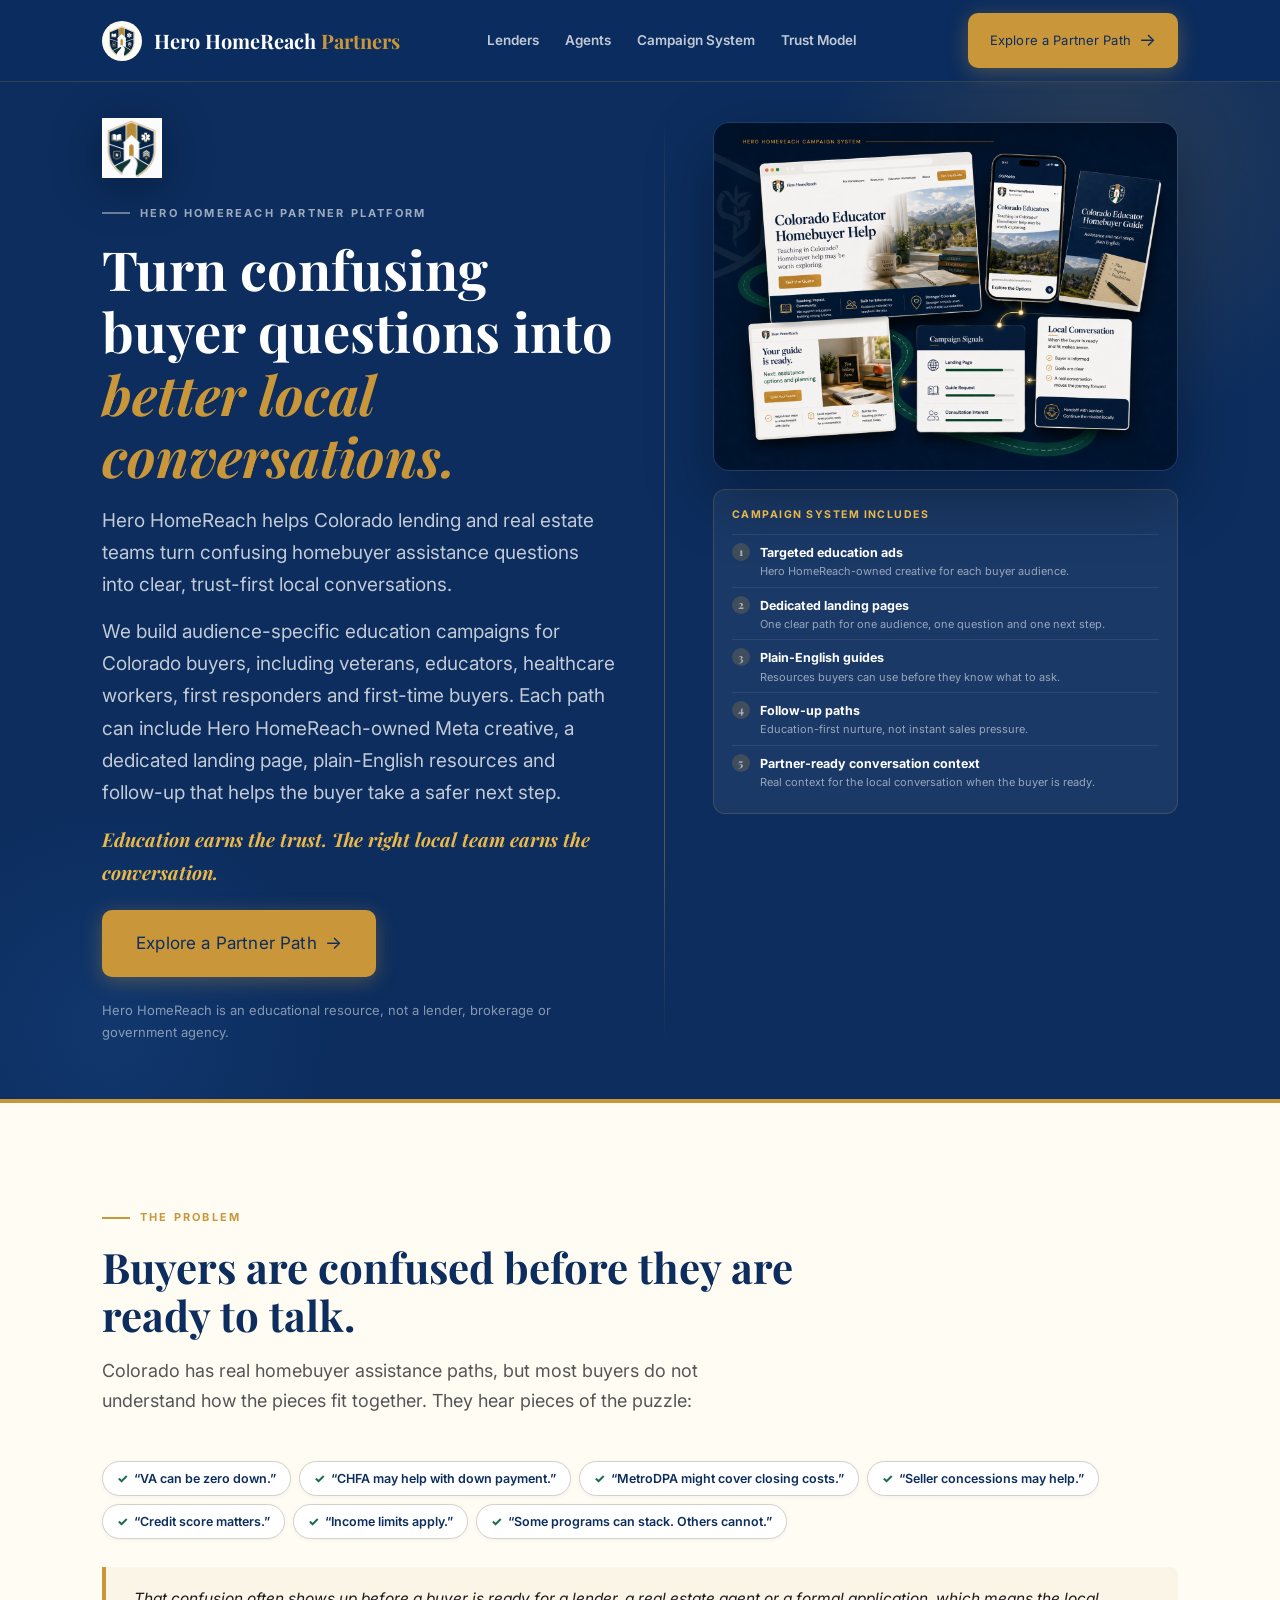
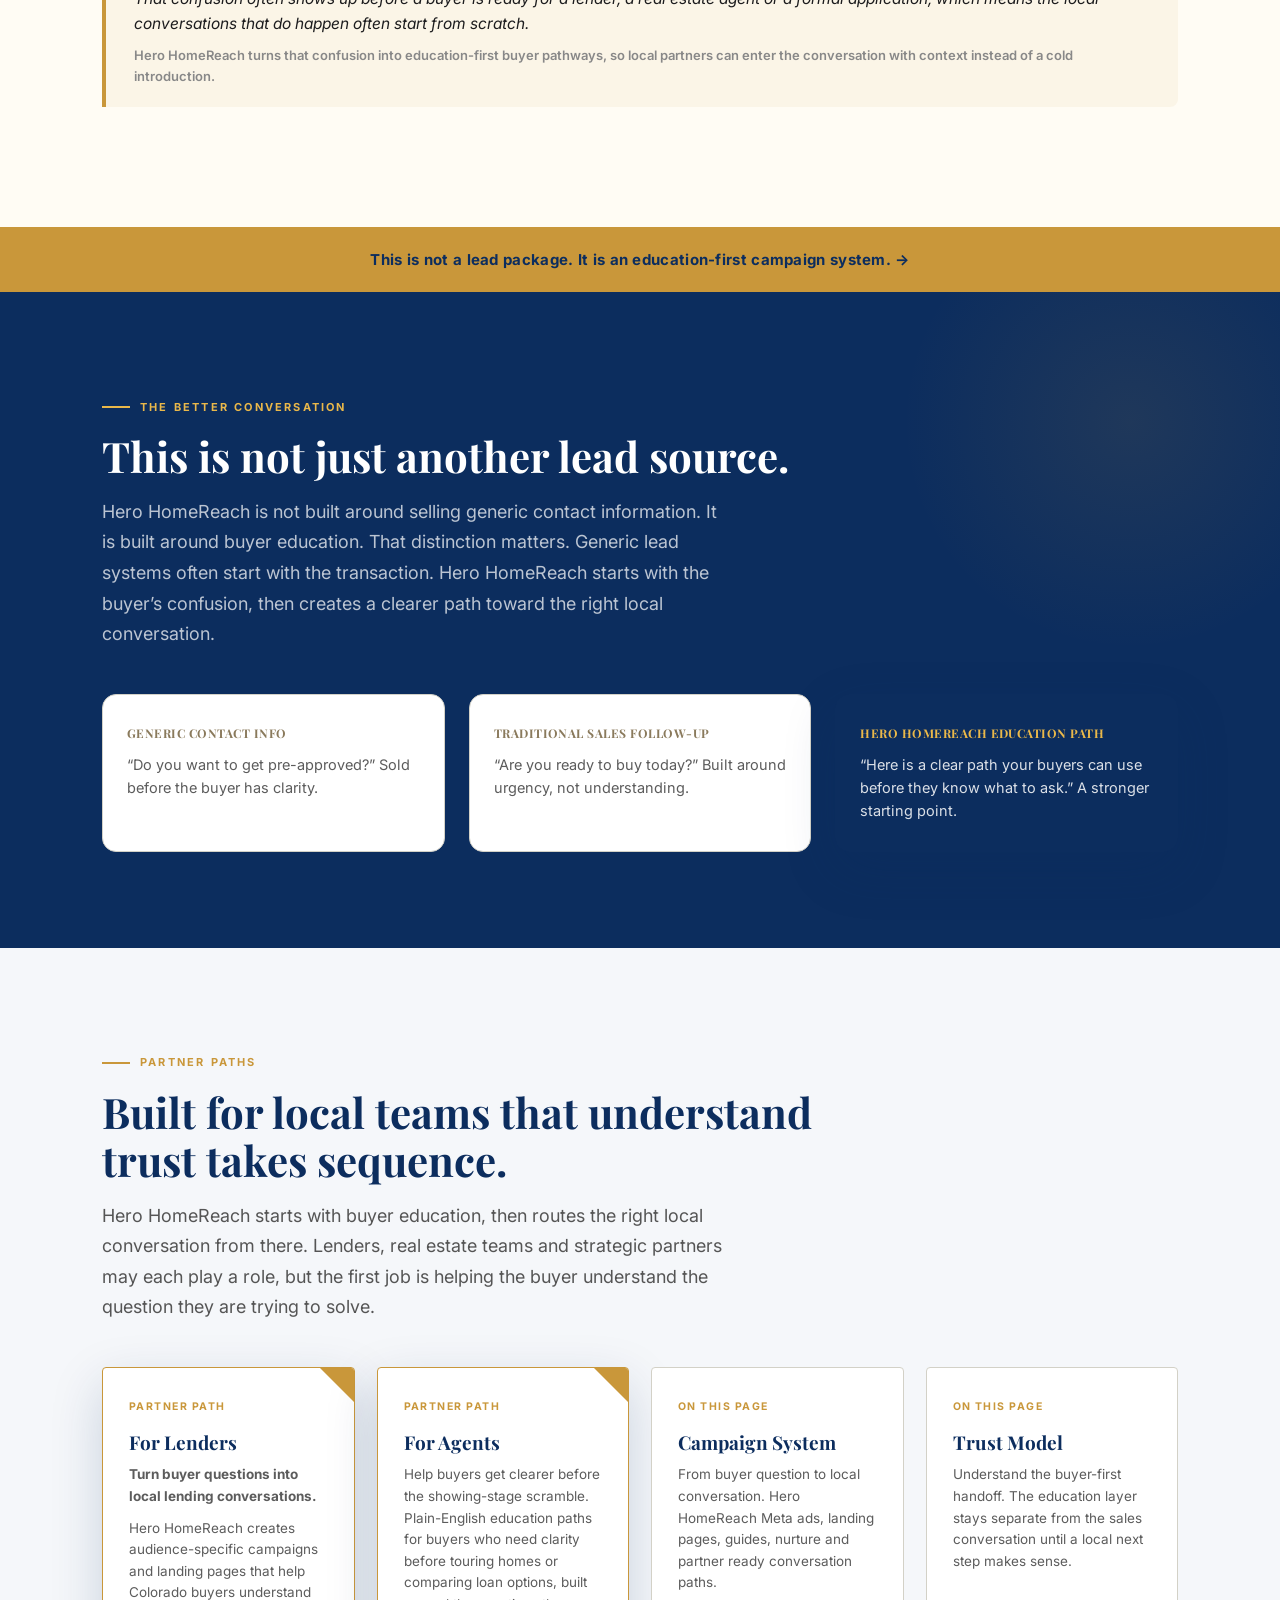
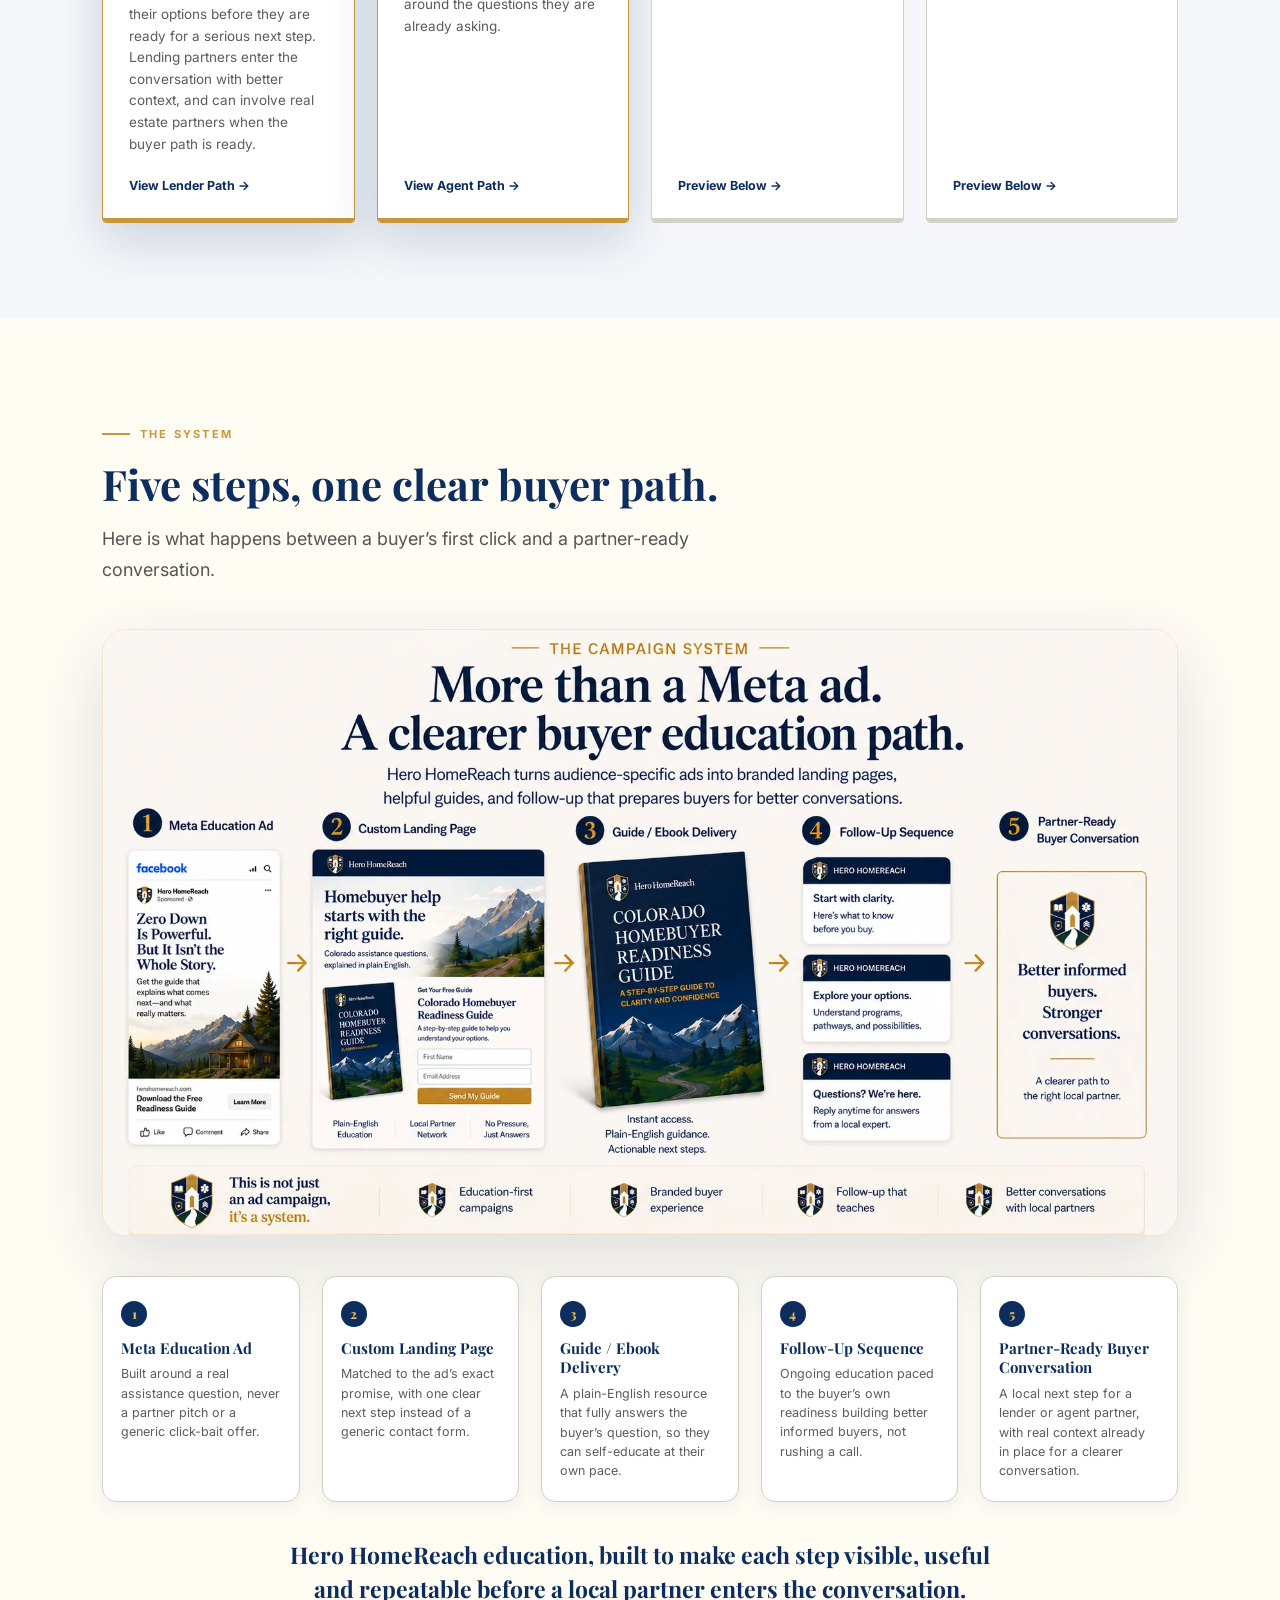
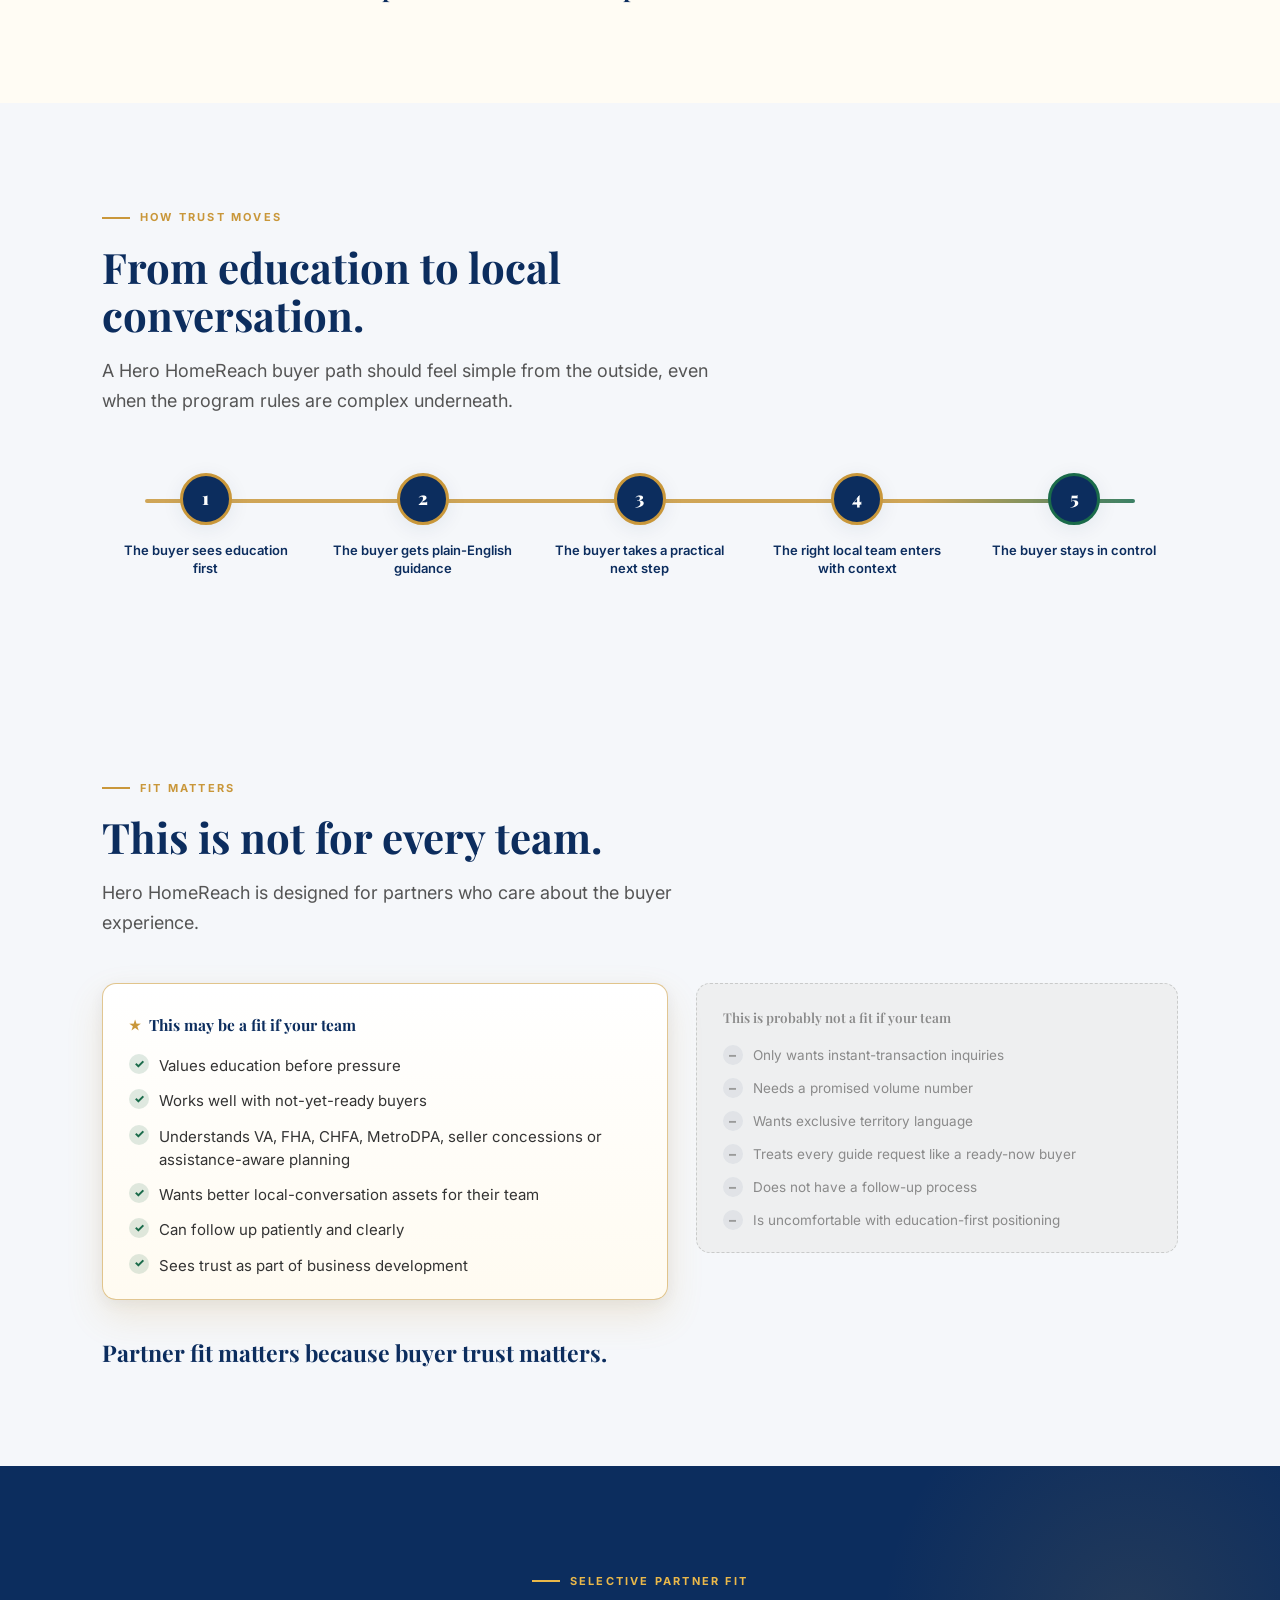
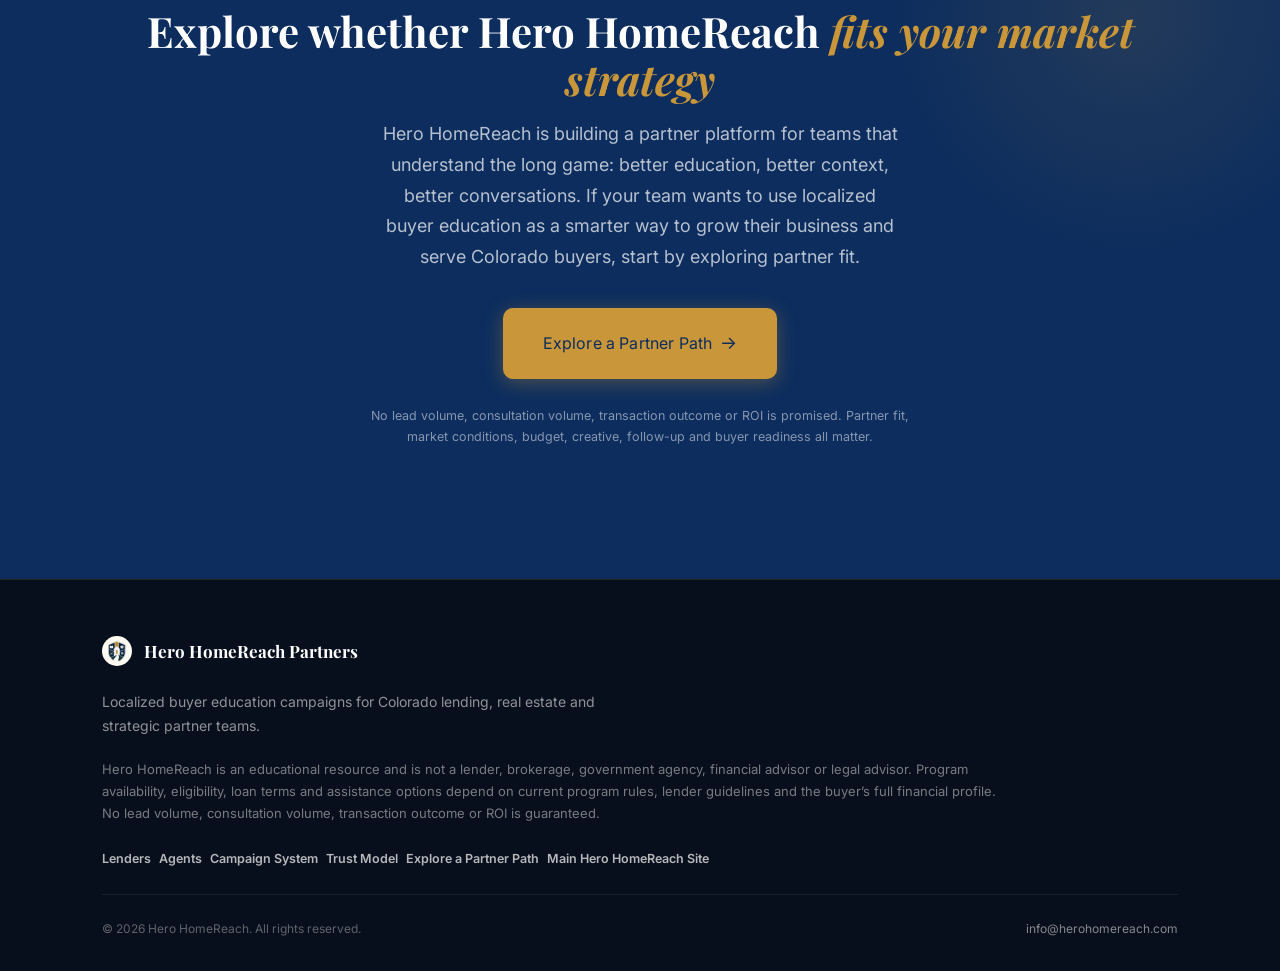
==== commit 00e71392: "Update index.html" ====
--- a/index.html
+++ b/index.html
@@ -464,18 +464,10 @@
           </div>
         </div>
 
-        <div class="pm-field-row">
-          <div class="pm-field">
-            <label class="pm-label" for="pm-company">Company / Team <span class="pm-req">*</span></label>
-            <input class="pm-input" type="text" id="pm-company" name="company" required autocomplete="organization">
-          </div>
-          <div class="pm-field pm-field--market">
-            <label class="pm-label" for="pm-market">Primary Colorado Market <span class="pm-req">*</span></label>
-            <input class="pm-input" type="text" id="pm-market" name="market" required autocomplete="off" placeholder="Start typing a Colorado city or market&hellip;">
-            <div class="market-panel" id="pm-market-panel"></div>
-          </div>
-        </div>
-        <p class="pm-market-note"><strong>Many partners cover more than one market.</strong> This is just a starting point, final markets and multi-market partner opportunities are confirmed together during onboarding.</p>
+        <div class="pm-field">
+          <label class="pm-label" for="pm-company">Company / Team <span class="pm-req">*</span></label>
+          <input class="pm-input" type="text" id="pm-company" name="company" required autocomplete="organization">
+        </div>
 
         <div class="pm-field">
           <label class="pm-label" for="pm-role">Your Role <span class="pm-req">*</span></label>
@@ -588,136 +580,6 @@
   var lastFocusedEl = null;
   var defaultSubmitText = submitBtn.textContent;
 
-  // ── Market picker: searchable, grouped Colorado market field ──
-  // Added 2026-07-12. Same data/logic validated in the standalone
-  // prototype. The field stays a real text input (so a market not
-  // in the list can still be typed and submitted); the panel just
-  // suggests known markets and flags a small set of larger markets
-  // as currently partnered. This is a TEST, easy to remove if the
-  // scarcity concept gets scrapped, see MARKET_AREAS/MARKET_GROUPS
-  // below and the .pm-field--market markup in the form above.
-  var MARKET_AREAS = [
-    { city: "Denver", areas: ["Denver","Downtown Denver","Central Denver","North Denver","South Denver","East Denver","West Denver"] },
-    { city: "Aurora", areas: ["Aurora","North Aurora","Central Aurora","East Aurora","South Aurora","Southeast Aurora"] },
-    { city: "Arvada", areas: ["Arvada","West Arvada","Central Arvada","North Arvada"] },
-    { city: "Boulder", areas: ["Boulder","North Boulder","South Boulder","East Boulder","Central Boulder"] },
-    { city: "Brighton", areas: ["Brighton"] },
-    { city: "Broomfield", areas: ["Broomfield"] },
-    { city: "Castle Rock", areas: ["Castle Rock","North Castle Rock","South Castle Rock"] },
-    { city: "Centennial", areas: ["Centennial"] },
-    { city: "Commerce City", areas: ["Commerce City"] },
-    { city: "Englewood", areas: ["Englewood"] },
-    { city: "Erie", areas: ["Erie"] },
-    { city: "Evergreen", areas: ["Evergreen"] },
-    { city: "Federal Heights", areas: ["Federal Heights"] },
-    { city: "Golden", areas: ["Golden"] },
-    { city: "Highlands Ranch", areas: ["Highlands Ranch"] },
-    { city: "Lakewood", areas: ["Lakewood","West Lakewood","North Lakewood"] },
-    { city: "Littleton", areas: ["Littleton"] },
-    { city: "Lone Tree", areas: ["Lone Tree"] },
-    { city: "Louisville", areas: ["Louisville"] },
-    { city: "Parker", areas: ["Parker","South Parker"] },
-    { city: "Thornton", areas: ["Thornton","North Thornton","East Thornton"] },
-    { city: "Westminster", areas: ["Westminster","North Westminster","South Westminster"] },
-    { city: "Wheat Ridge", areas: ["Wheat Ridge"] },
-    { city: "Colorado Springs", areas: ["Colorado Springs","North Colorado Springs","South Colorado Springs","East Colorado Springs","West Colorado Springs","Briargate","Monument"] },
-    { city: "Falcon", areas: ["Falcon"] },
-    { city: "Fort Collins", areas: ["Fort Collins","Old Town Fort Collins","North Fort Collins","South Fort Collins","Midtown Fort Collins"] },
-    { city: "Loveland", areas: ["Loveland"] },
-    { city: "Greeley", areas: ["Greeley"] },
-    { city: "Windsor", areas: ["Windsor"] },
-    { city: "Timnath", areas: ["Timnath"] },
-    { city: "Breckenridge", areas: ["Breckenridge"] },
-    { city: "Vail", areas: ["Vail"] },
-    { city: "Aspen", areas: ["Aspen"] },
-    { city: "Steamboat Springs", areas: ["Steamboat Springs"] },
-    { city: "Frisco", areas: ["Frisco"] },
-    { city: "Dillon", areas: ["Dillon"] },
-    { city: "Winter Park", areas: ["Winter Park"] },
-    { city: "Grand Junction", areas: ["Grand Junction"] },
-    { city: "Montrose", areas: ["Montrose"] },
-    { city: "Durango", areas: ["Durango"] },
-    { city: "Telluride", areas: ["Telluride"] },
-    { city: "Pueblo", areas: ["Pueblo"] },
-    { city: "Trinidad", areas: ["Trinidad"] },
-    { city: "Canon City", areas: ["Canon City"] },
-    { city: "Alamosa", areas: ["Alamosa"] },
-    { city: "Fort Morgan", areas: ["Fort Morgan"] },
-    { city: "Sterling", areas: ["Sterling"] },
-    { city: "Limon", areas: ["Limon"] }
-  ];
-
-  function marketPartneredIndexesFor(areas) {
-    if (areas.length < 3) { return []; }
-    return [1];
-  }
-
-  var MARKET_GROUPS = MARKET_AREAS.map(function (g) {
-    var partnered = marketPartneredIndexesFor(g.areas);
-    return {
-      city: g.city,
-      items: g.areas.map(function (name, i) {
-        return { name: name, available: partnered.indexOf(i) === -1 };
-      })
-    };
-  });
-
-  var marketInput = document.getElementById('pm-market');
-  var marketPanel = document.getElementById('pm-market-panel');
-
-  function renderMarketPanel(query) {
-    var q = query.trim().toLowerCase();
-    marketPanel.innerHTML = '';
-    var matchCount = 0;
-
-    MARKET_GROUPS.forEach(function (group) {
-      var matches = group.items.filter(function (item) {
-        return item.name.toLowerCase().indexOf(q) !== -1;
-      });
-      if (matches.length === 0) { return; }
-
-      var groupLabel = document.createElement('div');
-      groupLabel.className = 'market-group__label';
-      groupLabel.textContent = group.city;
-      marketPanel.appendChild(groupLabel);
-
-      matches.forEach(function (item) {
-        matchCount++;
-        var row = document.createElement('div');
-        row.className = 'market-item' + (item.available ? '' : ' is-unavailable');
-        var lockSvg = '<svg viewBox="0 0 24 24" width="9" height="9" fill="none" stroke="currentColor" stroke-width="2.6"><rect x="5" y="11" width="14" height="9" rx="1.5"></rect><path d="M8 11V7a4 4 0 0 1 8 0v4"></path></svg>';
-        row.innerHTML = '<span>' + item.name + '</span>' +
-          (item.available ? '' : '<span class="market-item__tag">' + lockSvg + 'Currently partnered</span>');
-        if (item.available) {
-          row.addEventListener('click', function () {
-            marketInput.value = item.name;
-            marketPanel.classList.remove('open');
-          });
-        }
-        marketPanel.appendChild(row);
-      });
-    });
-
-    if (matchCount === 0) {
-      var empty = document.createElement('div');
-      empty.className = 'market-panel-empty';
-      empty.textContent = 'No matching market. Try a nearby city.';
-      marketPanel.appendChild(empty);
-    }
-
-    marketPanel.classList.add('open');
-  }
-
-  if (marketInput && marketPanel) {
-    marketInput.addEventListener('input', function () { renderMarketPanel(marketInput.value); });
-    marketInput.addEventListener('focus', function () { renderMarketPanel(marketInput.value); });
-    document.addEventListener('click', function (e) {
-      if (!e.target.closest('.pm-field--market')) {
-        marketPanel.classList.remove('open');
-      }
-    });
-  }
-
   function openModal() {
     lastFocusedEl = document.activeElement;
     overlay.hidden = false;
@@ -736,7 +598,6 @@
     overlay.hidden = true;
     document.body.style.overflow = '';
     document.removeEventListener('keydown', onKeydown);
-    if (marketPanel) { marketPanel.classList.remove('open'); }
     if (lastFocusedEl && typeof lastFocusedEl.focus === 'function') {
       lastFocusedEl.focus();
     }
@@ -774,7 +635,6 @@
       email: form.email.value.trim(),
       phone: form.phone.value.trim(),
       company: form.company.value.trim(),
-      market: form.market.value.trim(),
       role: form.role.value,
       audiences: audiences,
       assistance_familiarity: form.assistance_familiarity.value,
--- a/assets/css/style.css
+++ b/assets/css/style.css
@@ -823,6 +823,51 @@
 .pm-select { appearance: none; background-image: url("data:image/svg+xml,%3Csvg xmlns='http://www.w3.org/2000/svg' width='14' height='9' viewBox='0 0 14 9'%3E%3Cpath fill='%230C2D5E' d='M1 1l6 6 6-6'/%3E%3C/svg%3E"); background-repeat: no-repeat; background-position: right 14px center; padding-right: 36px; }
 .pm-textarea { resize: vertical; min-height: 84px; font-family: var(--font-body); }
 
+/* ── Market picker: searchable, grouped Colorado market field ──
+   Added 2026-07-12. Scoped to .pm-field--market so the field-row
+   layout and every other .pm-field on the form are untouched. The
+   input stays a real text field (autocomplete stays possible for a
+   market not in the list); the panel just suggests known markets
+   and flags larger markets as currently partnered. */
+.pm-field--market { position: relative; }
+.market-panel {
+  position: absolute; top: calc(100% + 6px); left: 0; right: 0; z-index: 30;
+  background: #fff; border: 1.5px solid var(--warm-gray); border-radius: 10px;
+  box-shadow: 0 16px 40px rgba(12,45,94,0.18);
+  max-height: 260px; overflow-y: auto;
+  display: none;
+}
+.market-panel.open { display: block; }
+.market-panel-empty { padding: 18px 16px; font-size: 13px; color: #8a8a8a; text-align: center; }
+.market-group__label {
+  position: sticky; top: 0; z-index: 2; background: #F7EFDD; color: #8B6020;
+  font-size: 10px; font-weight: 700; letter-spacing: 0.1em; text-transform: uppercase;
+  padding: 7px 14px; border-bottom: 1px solid rgba(201,151,58,0.28);
+}
+.market-item {
+  display: flex; align-items: center; justify-content: space-between; gap: 10px;
+  padding: 9px 14px; font-size: 13.5px; cursor: pointer; transition: background 0.1s;
+}
+.market-item:hover { background: rgba(201,151,58,0.08); }
+.market-item.is-unavailable {
+  cursor: default; color: #a8a8a8; text-decoration: line-through; text-decoration-color: #c9c4b8;
+}
+.market-item.is-unavailable:hover { background: transparent; }
+.market-item__tag {
+  display: inline-flex; align-items: center; gap: 4px;
+  font-size: 9px; font-weight: 700; letter-spacing: 0.06em; text-transform: uppercase;
+  color: #9a9a9a; border: 1px solid #d8d5cb; border-radius: 8px; padding: 2px 6px;
+  white-space: nowrap;
+}
+.market-item__tag svg { flex-shrink: 0; }
+
+.pm-market-note {
+  margin-top: -4px; padding: 10px 12px; background: rgba(201,151,58,0.08);
+  border-left: 3px solid var(--gold); border-radius: 6px;
+  font-size: 12px; color: #6b5a35; line-height: 1.55;
+}
+.pm-market-note strong { color: #8B6020; }
+
 .pm-checkbox-group { display: flex; flex-wrap: wrap; gap: 10px 18px; margin-top: 4px; }
 .pm-checkbox-item {
   display: flex; align-items: center; gap: 8px;
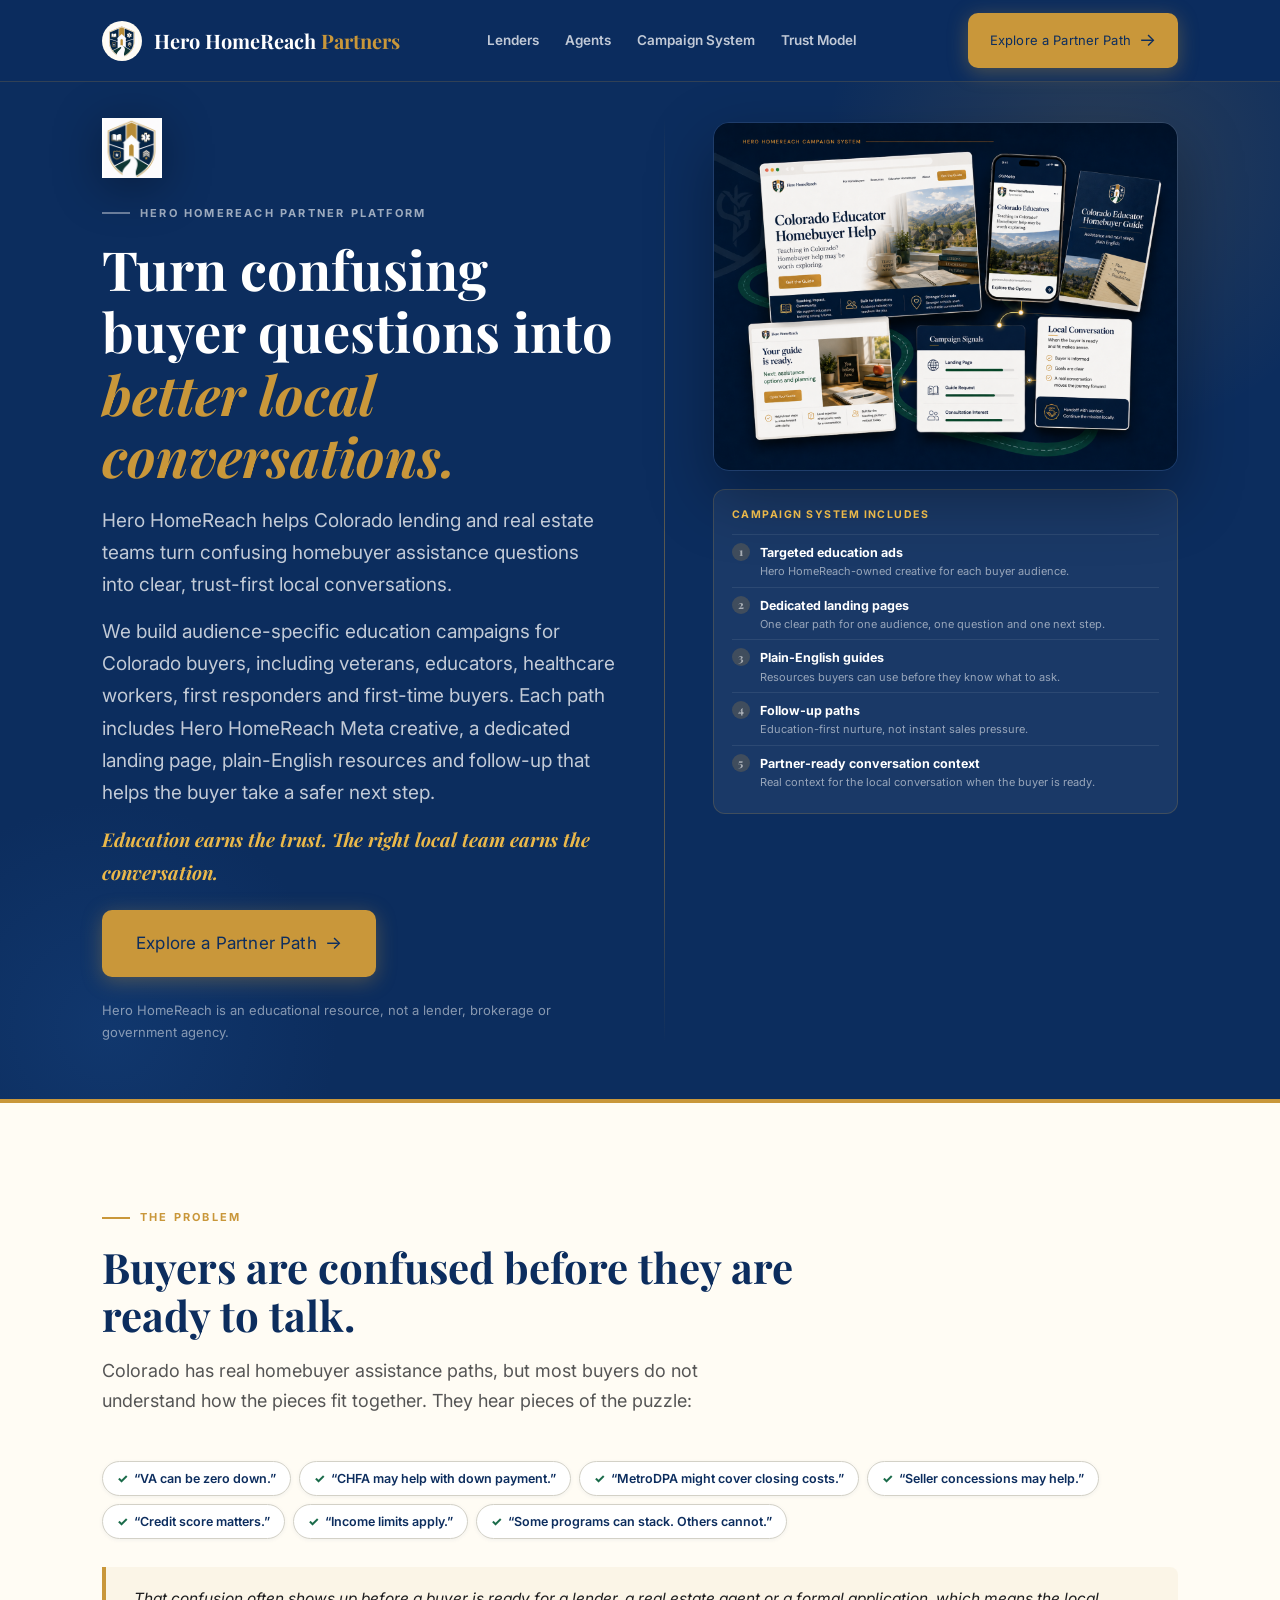
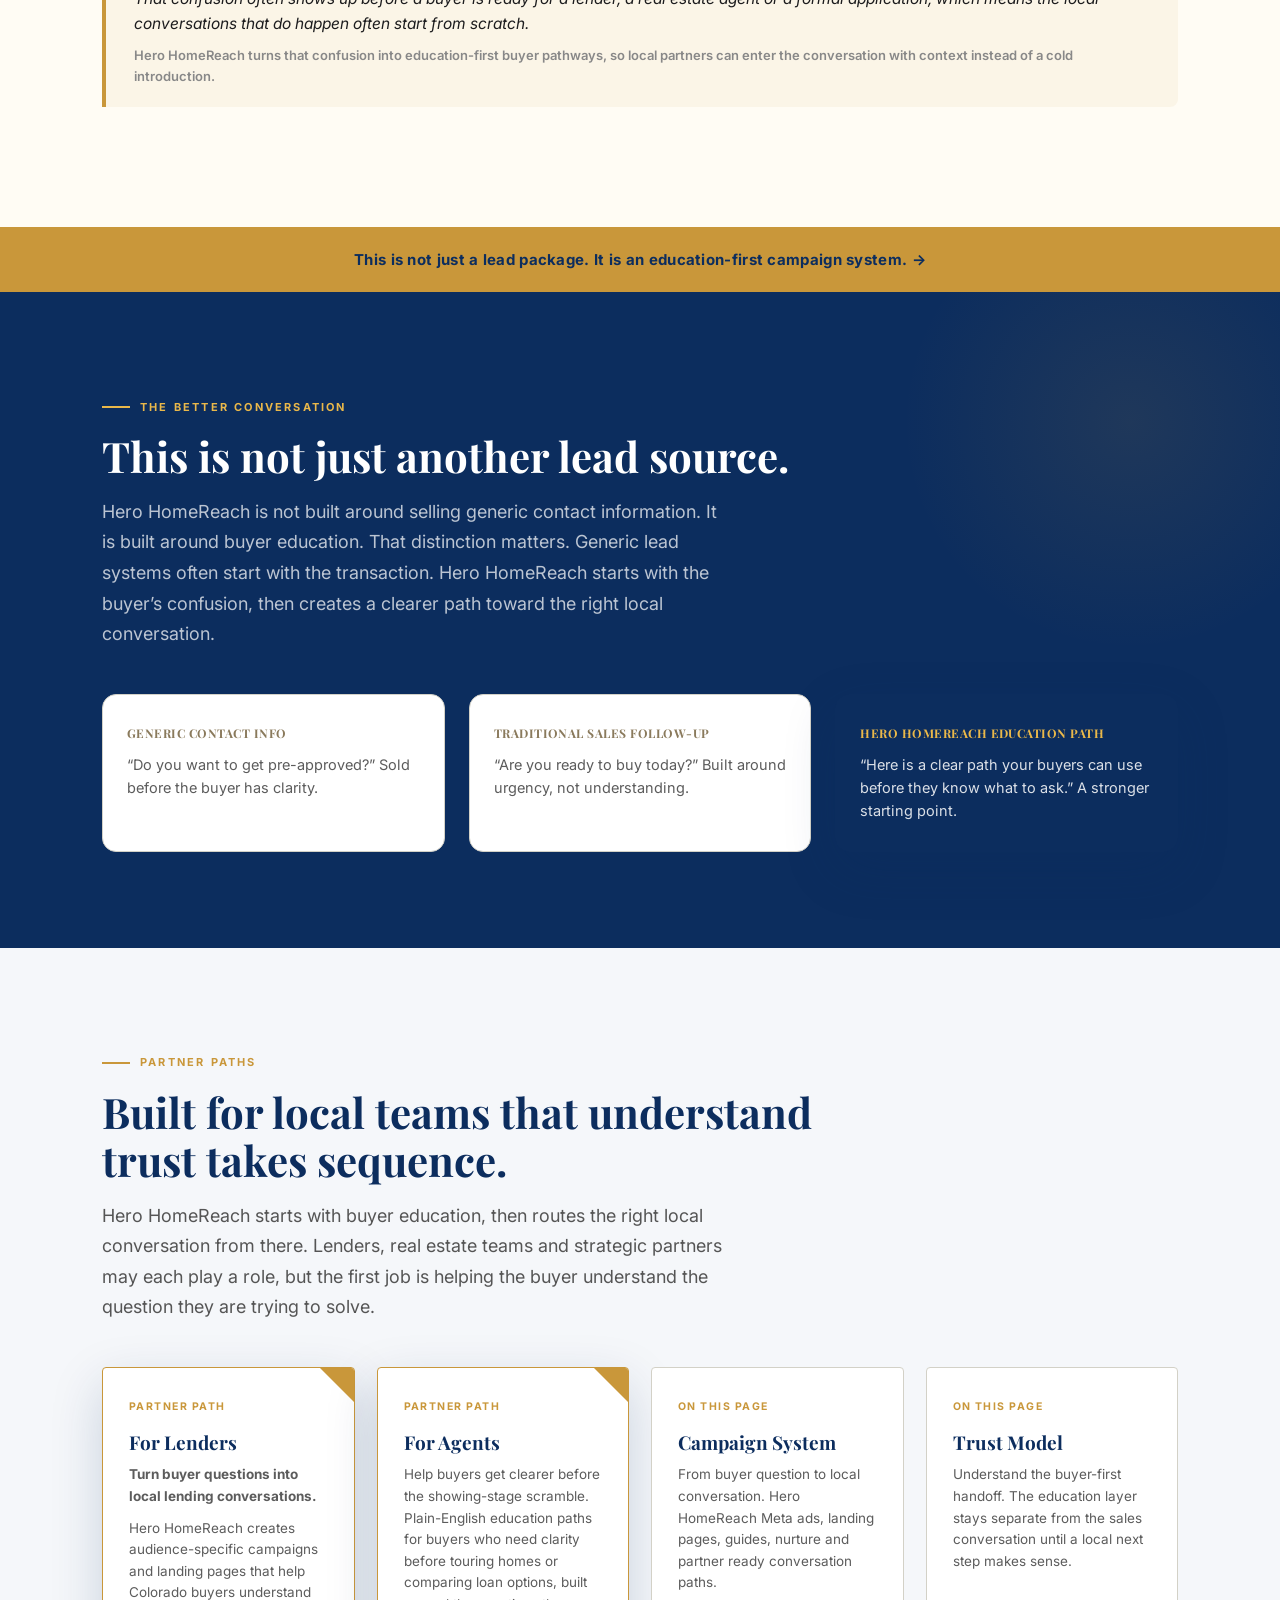
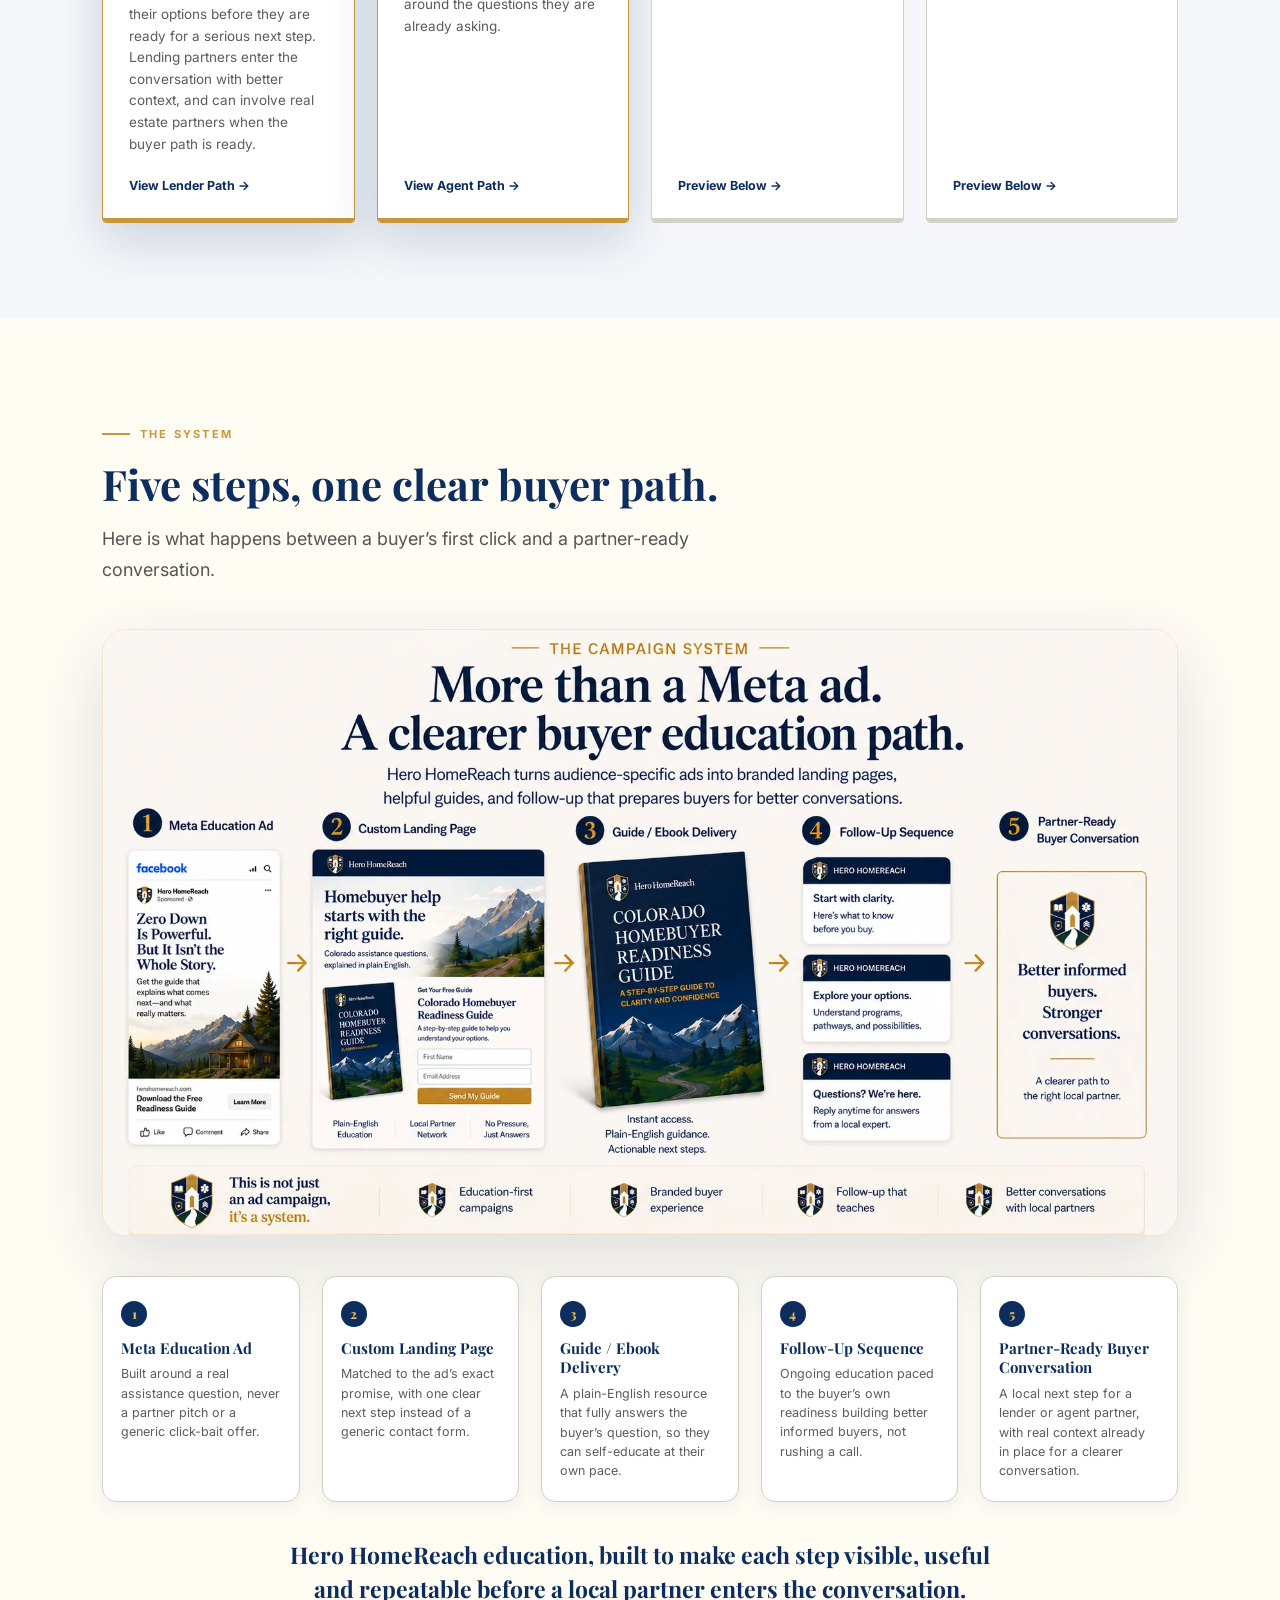
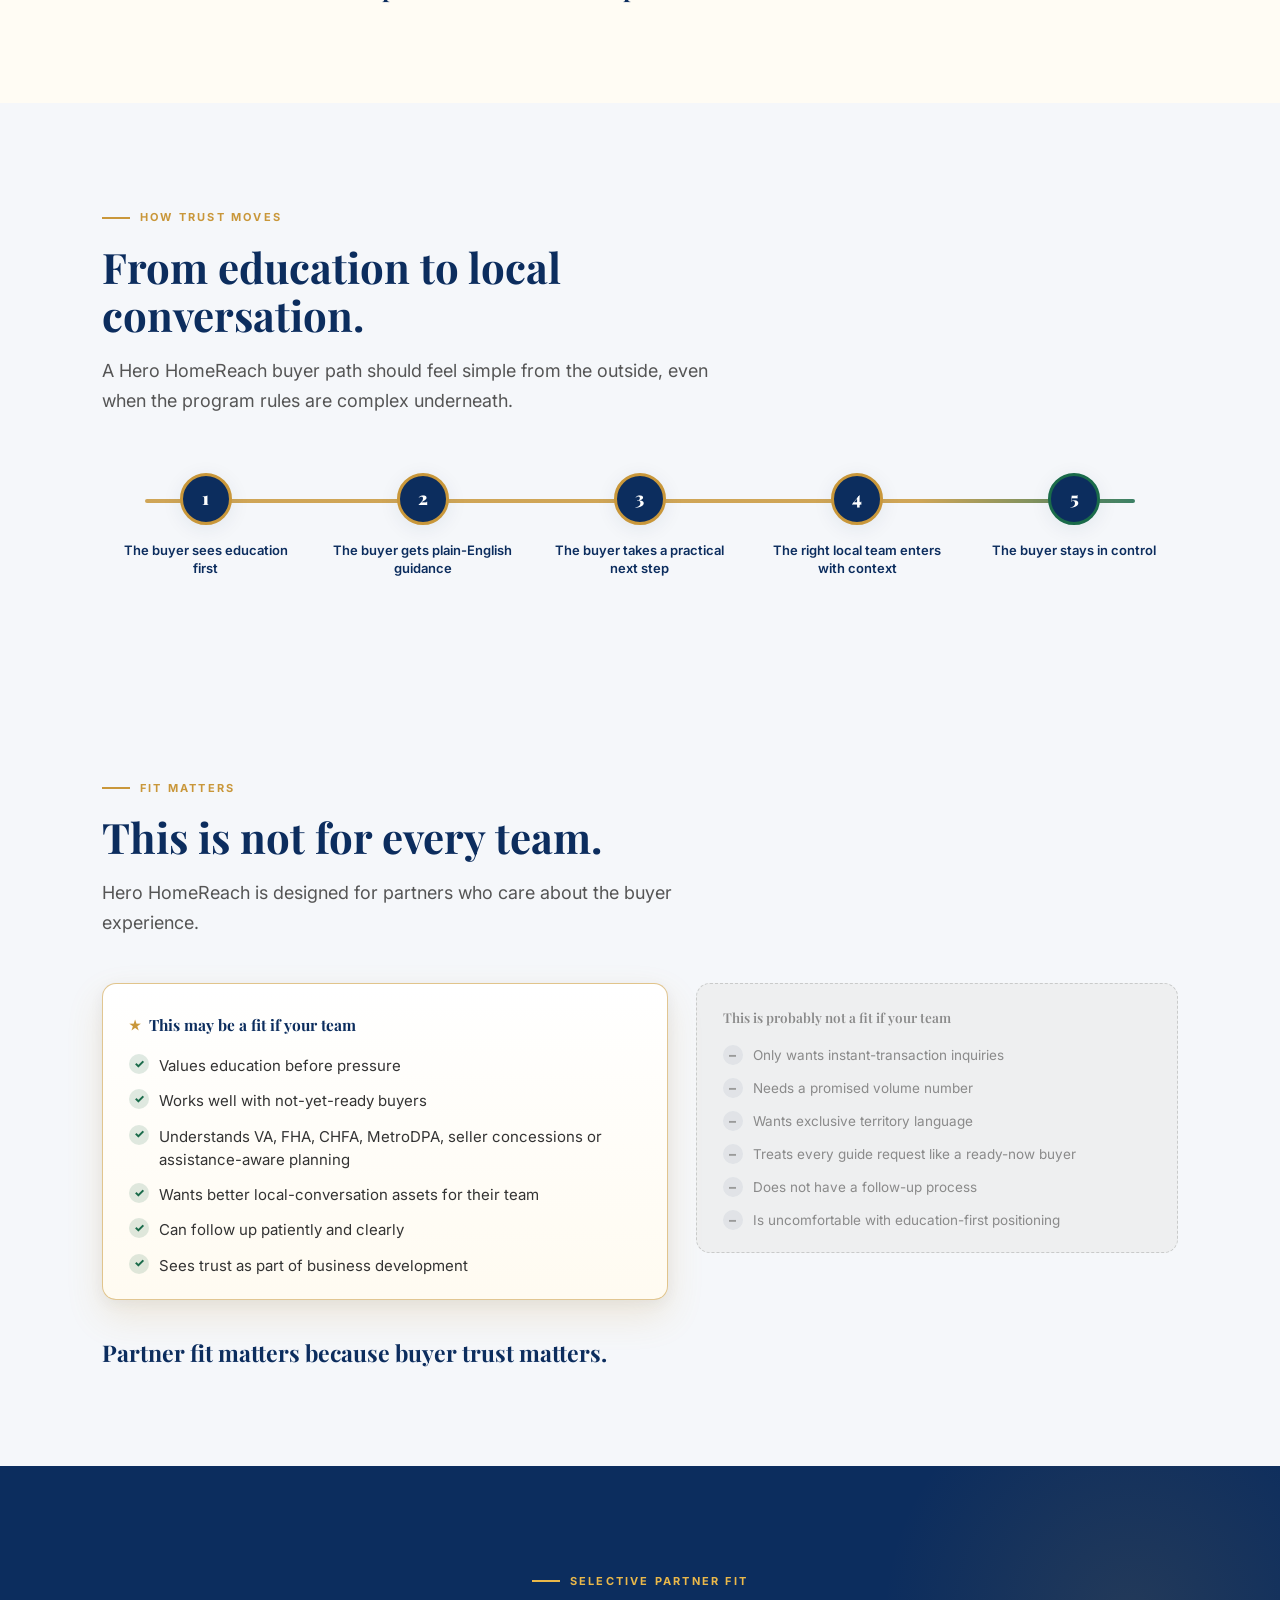
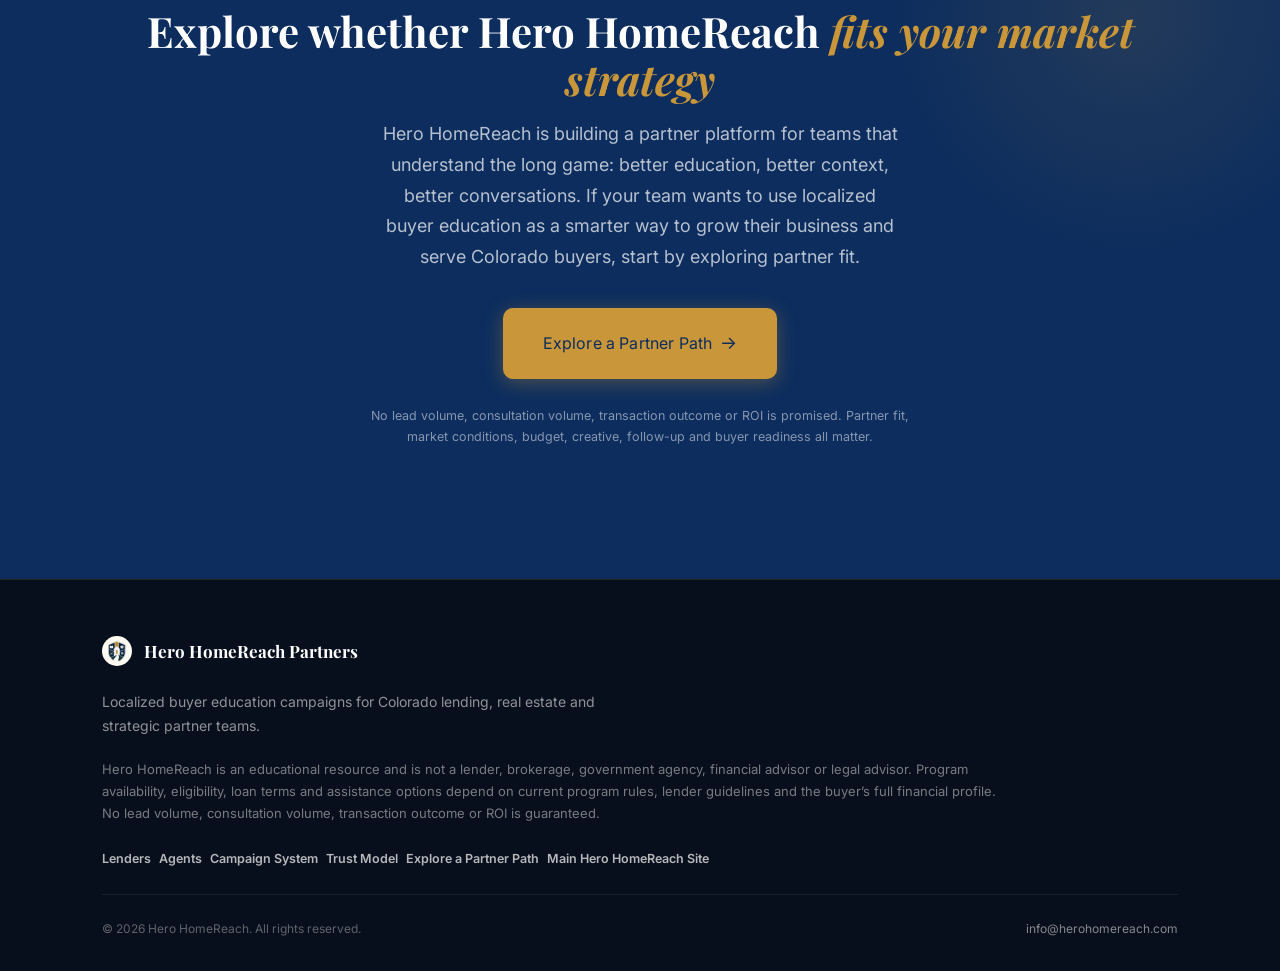
==== commit 152ba0a6: "Update index.html" ====
--- a/index.html
+++ b/index.html
@@ -48,7 +48,7 @@
         </p>
         <p class="lede white">
           We build audience-specific education campaigns for Colorado buyers, including veterans, educators,
-          healthcare workers, first responders and first-time buyers. Each path can include Hero HomeReach-owned
+          healthcare workers, first responders and first-time buyers. Each path includes Hero HomeReach
           Meta creative, a dedicated landing page, plain-English resources and follow-up that helps the buyer
           take a safer next step.
         </p>
@@ -124,7 +124,7 @@
   </div>
 </section>
 
-<div class="divider-banner"><div class="container"><p>This is not a lead package. It is an education-first campaign system. &rarr;</p></div></div>
+<div class="divider-banner"><div class="container"><p>This is not just a lead package. It is an education-first campaign system. &rarr;</p></div></div>
 
 <!-- ═══════════════════════════════════════
      3. THE BETTER CONVERSATION
@@ -444,7 +444,7 @@
       <div class="pm-modal__header">
         <div class="eyebrow">Selective By Design</div>
         <h2 id="pm-title">Explore a Partner Path</h2>
-        <p class="pm-intro">Hero HomeReach is evaluating selected Colorado lender and real estate partners for education-first buyer campaigns. Share a few details and we&rsquo;ll review whether there may be a fit.</p>
+        <p class="pm-intro">Hero HomeReach is evaluating selected Colorado lender and real estate partners for education-first buyer campaigns. Share a few details, and let&rsquo;s start a conversation about what a partnership could look like.</p>
       </div>
 
       <form id="pm-form" class="pm-form" novalidate>
--- a/assets/css/style.css
+++ b/assets/css/style.css
@@ -823,51 +823,6 @@
 .pm-select { appearance: none; background-image: url("data:image/svg+xml,%3Csvg xmlns='http://www.w3.org/2000/svg' width='14' height='9' viewBox='0 0 14 9'%3E%3Cpath fill='%230C2D5E' d='M1 1l6 6 6-6'/%3E%3C/svg%3E"); background-repeat: no-repeat; background-position: right 14px center; padding-right: 36px; }
 .pm-textarea { resize: vertical; min-height: 84px; font-family: var(--font-body); }
 
-/* ── Market picker: searchable, grouped Colorado market field ──
-   Added 2026-07-12. Scoped to .pm-field--market so the field-row
-   layout and every other .pm-field on the form are untouched. The
-   input stays a real text field (autocomplete stays possible for a
-   market not in the list); the panel just suggests known markets
-   and flags larger markets as currently partnered. */
-.pm-field--market { position: relative; }
-.market-panel {
-  position: absolute; top: calc(100% + 6px); left: 0; right: 0; z-index: 30;
-  background: #fff; border: 1.5px solid var(--warm-gray); border-radius: 10px;
-  box-shadow: 0 16px 40px rgba(12,45,94,0.18);
-  max-height: 260px; overflow-y: auto;
-  display: none;
-}
-.market-panel.open { display: block; }
-.market-panel-empty { padding: 18px 16px; font-size: 13px; color: #8a8a8a; text-align: center; }
-.market-group__label {
-  position: sticky; top: 0; z-index: 2; background: #F7EFDD; color: #8B6020;
-  font-size: 10px; font-weight: 700; letter-spacing: 0.1em; text-transform: uppercase;
-  padding: 7px 14px; border-bottom: 1px solid rgba(201,151,58,0.28);
-}
-.market-item {
-  display: flex; align-items: center; justify-content: space-between; gap: 10px;
-  padding: 9px 14px; font-size: 13.5px; cursor: pointer; transition: background 0.1s;
-}
-.market-item:hover { background: rgba(201,151,58,0.08); }
-.market-item.is-unavailable {
-  cursor: default; color: #a8a8a8; text-decoration: line-through; text-decoration-color: #c9c4b8;
-}
-.market-item.is-unavailable:hover { background: transparent; }
-.market-item__tag {
-  display: inline-flex; align-items: center; gap: 4px;
-  font-size: 9px; font-weight: 700; letter-spacing: 0.06em; text-transform: uppercase;
-  color: #9a9a9a; border: 1px solid #d8d5cb; border-radius: 8px; padding: 2px 6px;
-  white-space: nowrap;
-}
-.market-item__tag svg { flex-shrink: 0; }
-
-.pm-market-note {
-  margin-top: -4px; padding: 10px 12px; background: rgba(201,151,58,0.08);
-  border-left: 3px solid var(--gold); border-radius: 6px;
-  font-size: 12px; color: #6b5a35; line-height: 1.55;
-}
-.pm-market-note strong { color: #8B6020; }
-
 .pm-checkbox-group { display: flex; flex-wrap: wrap; gap: 10px 18px; margin-top: 4px; }
 .pm-checkbox-item {
   display: flex; align-items: center; gap: 8px;
